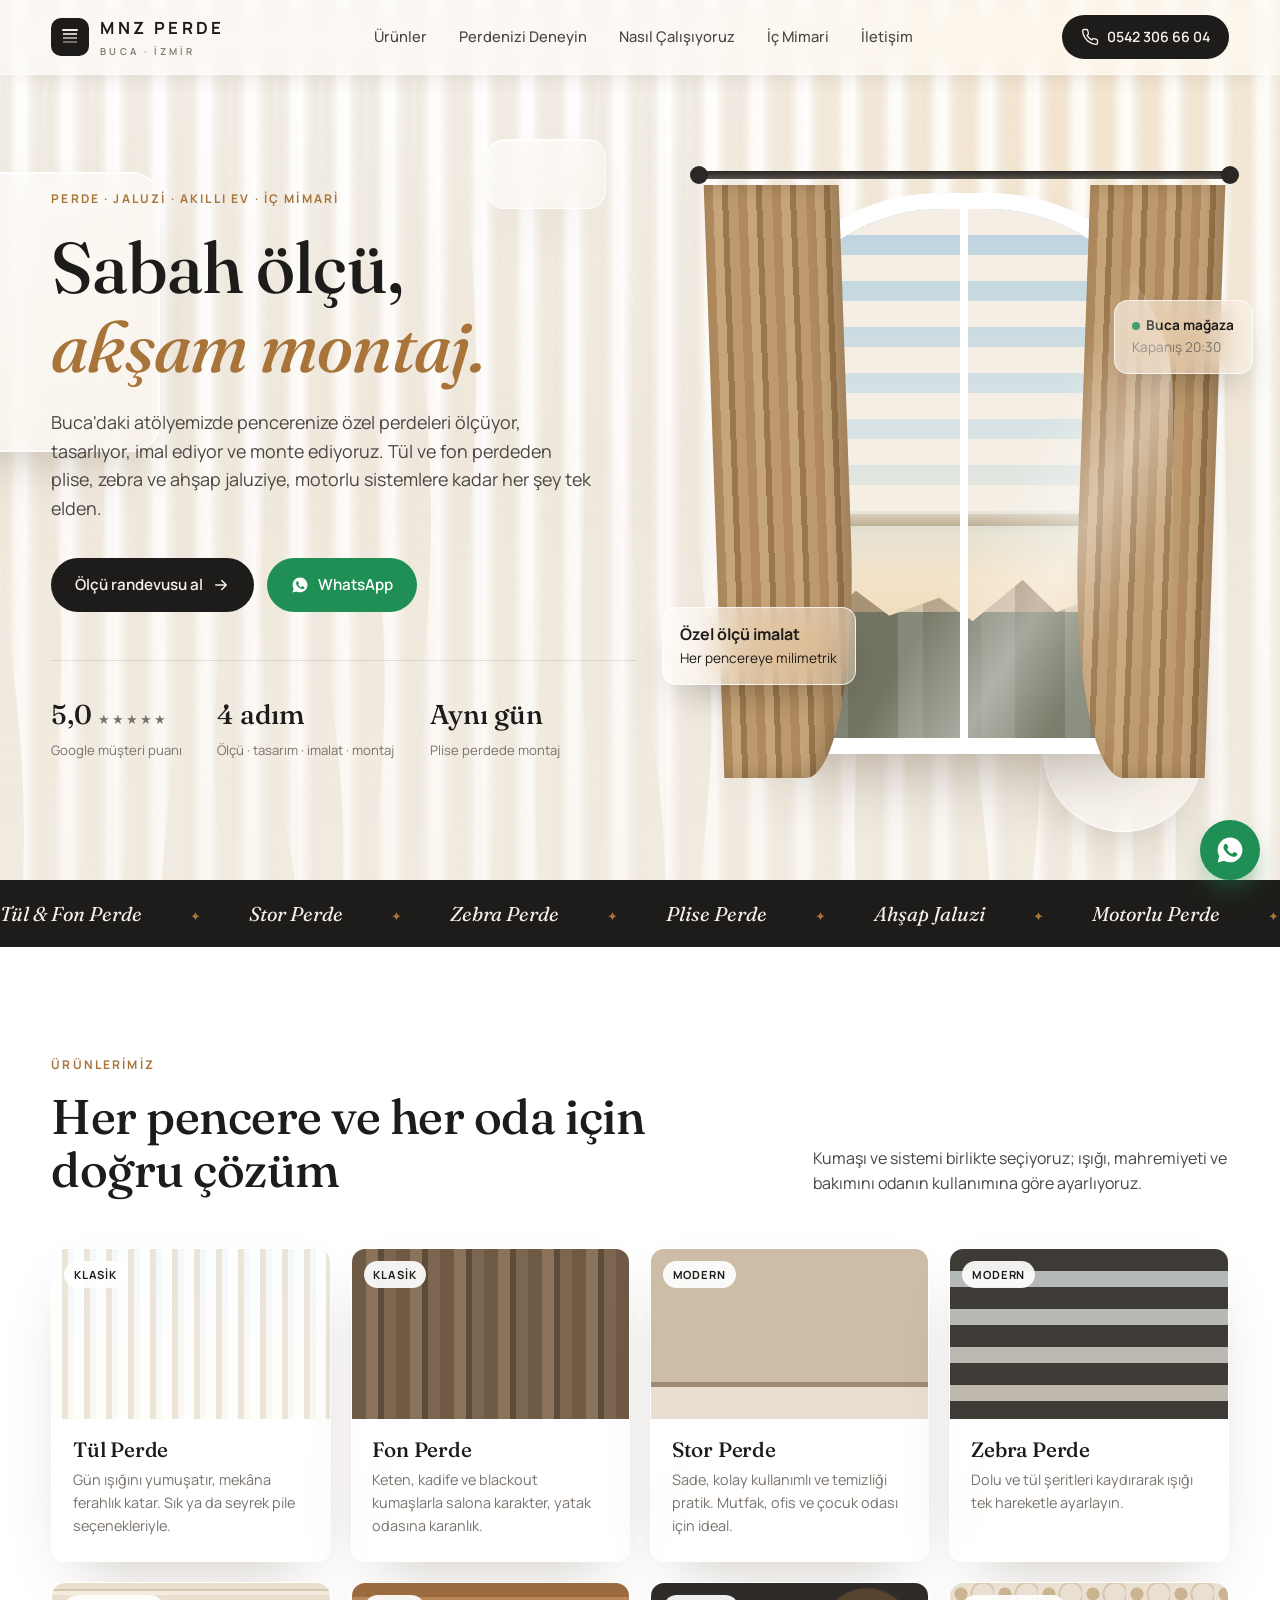
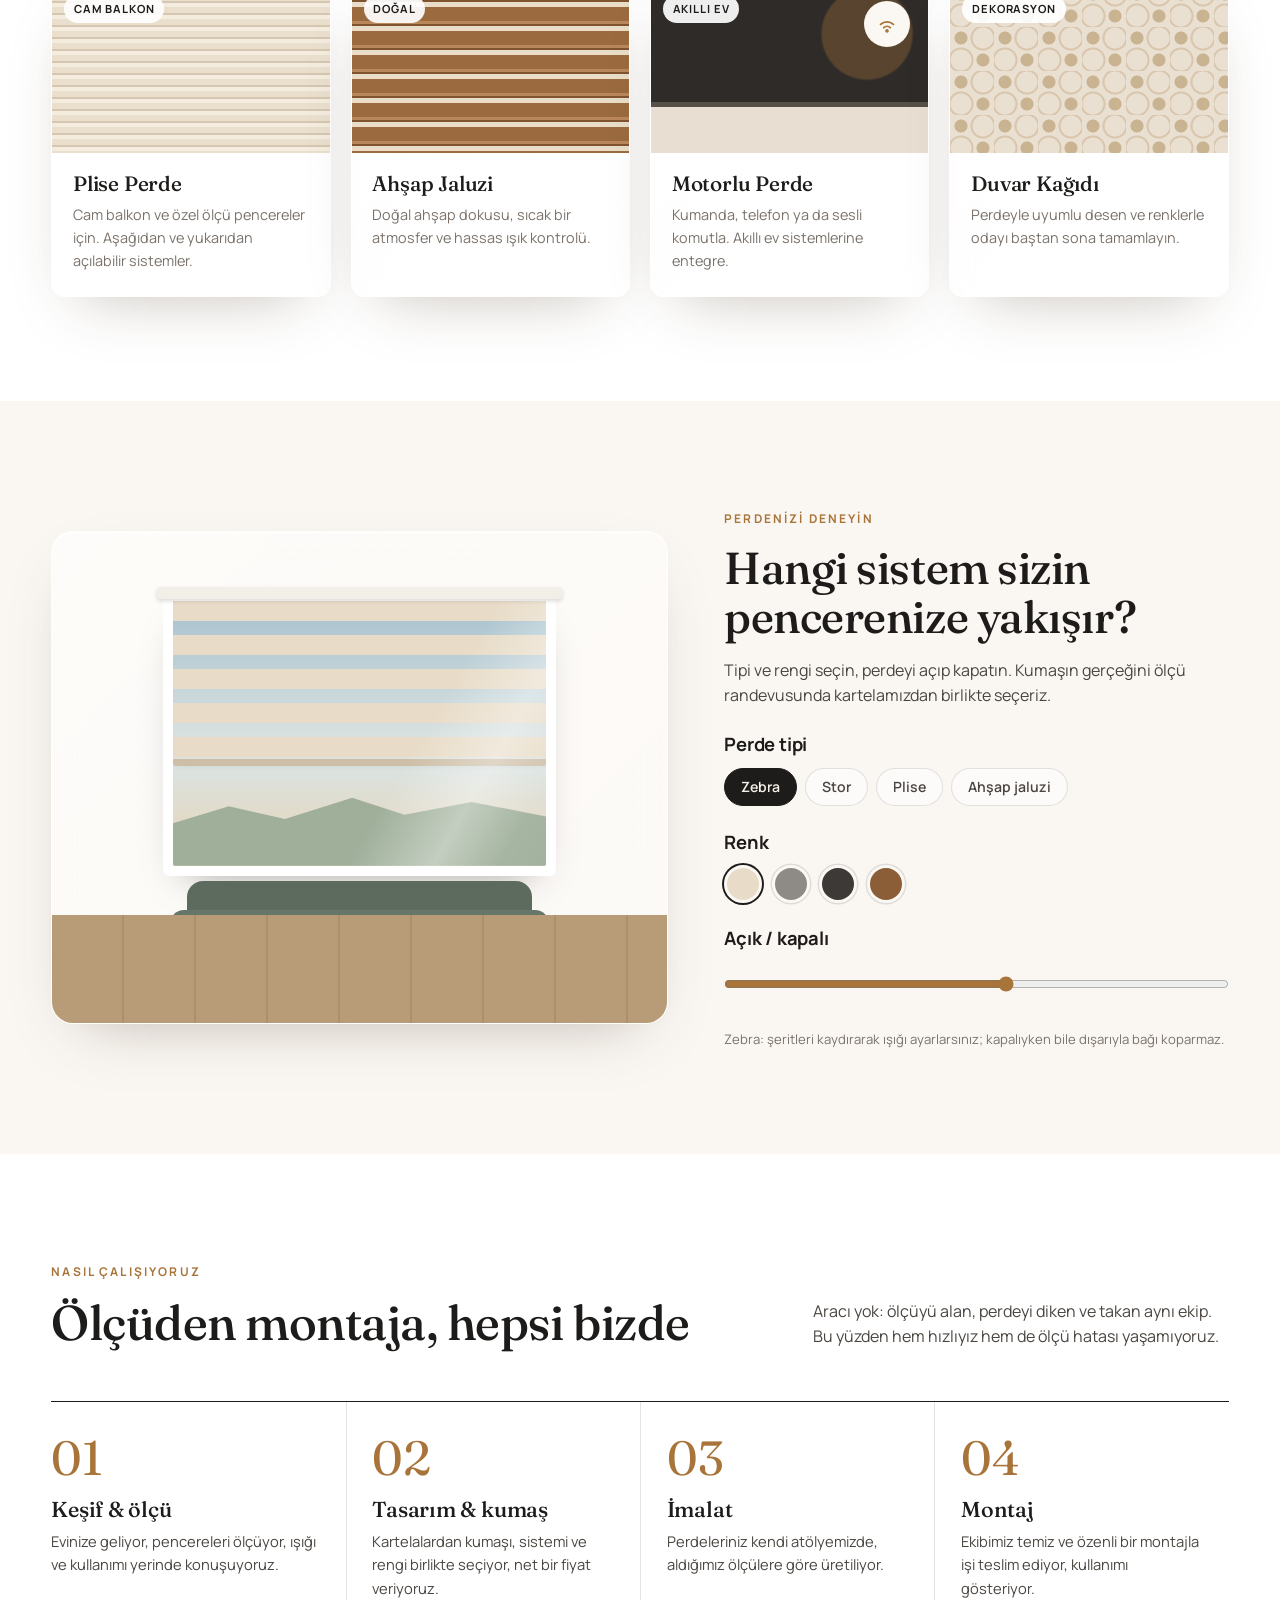
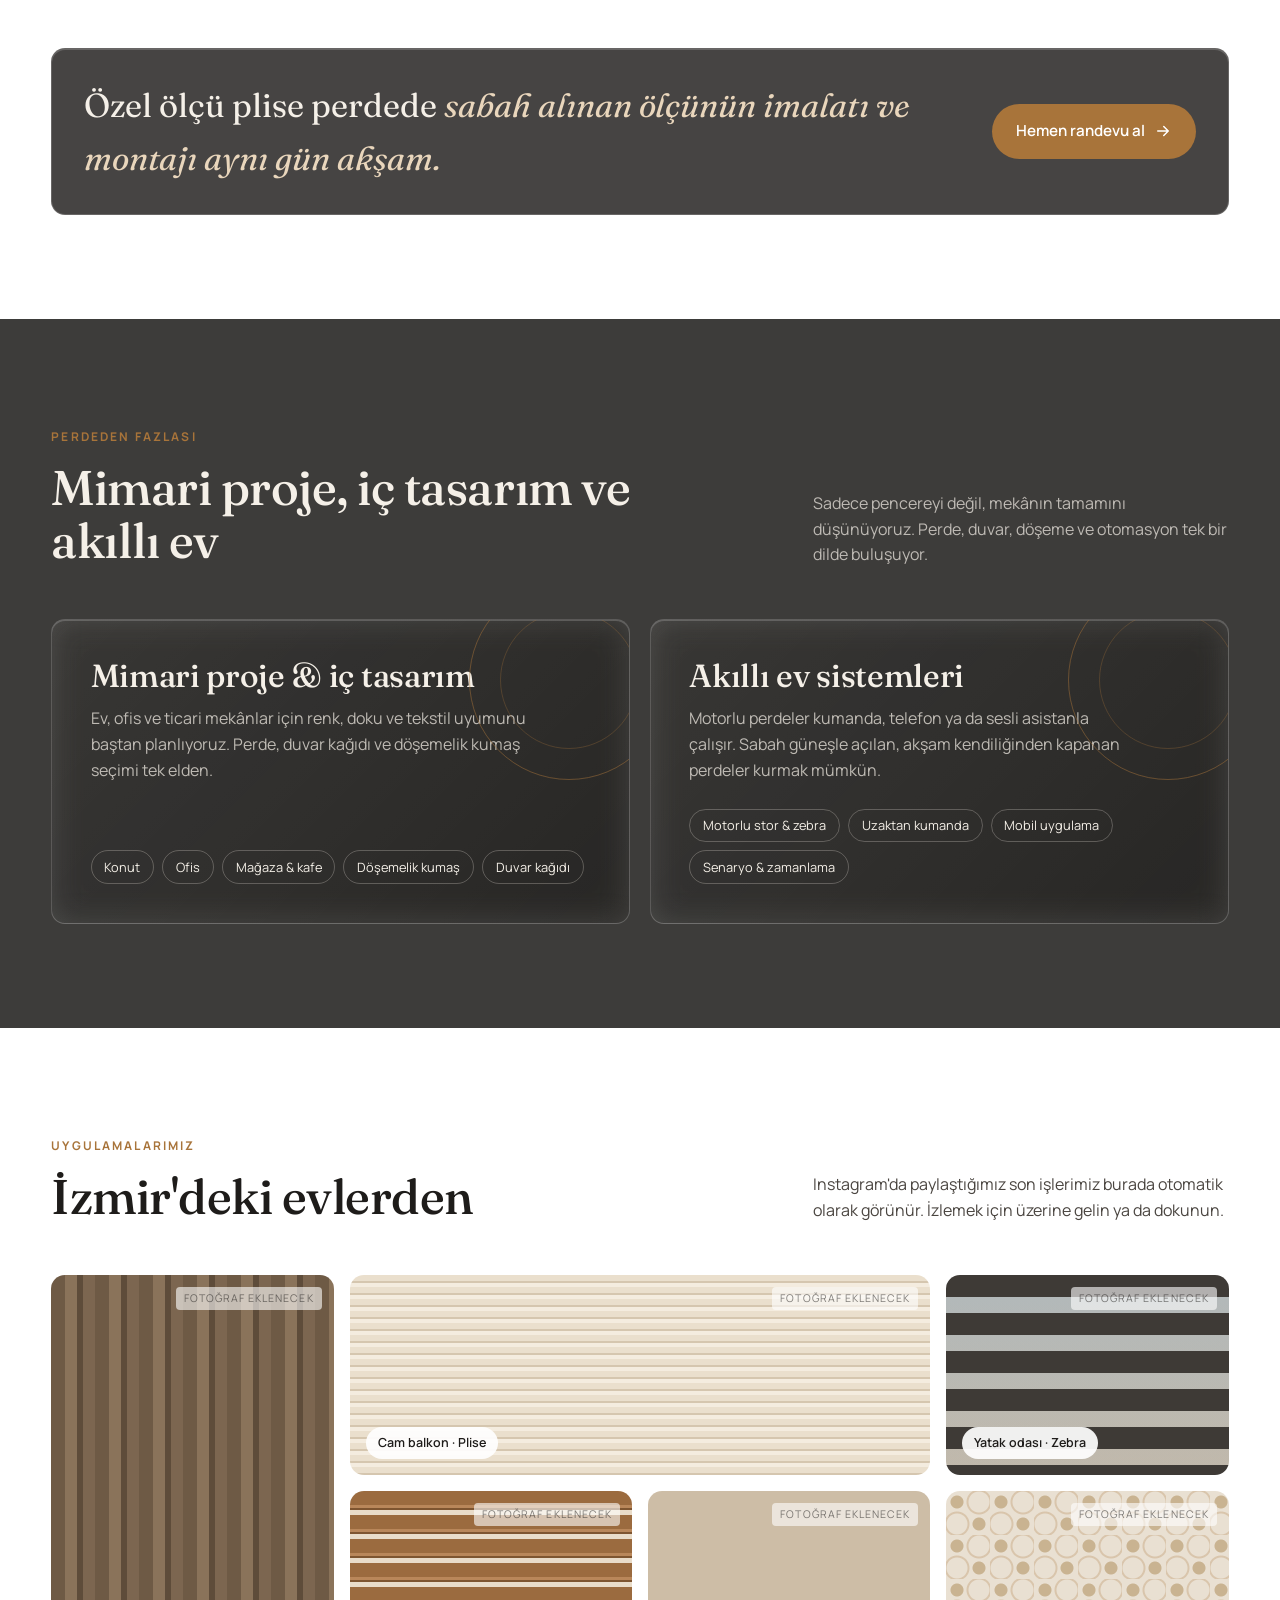
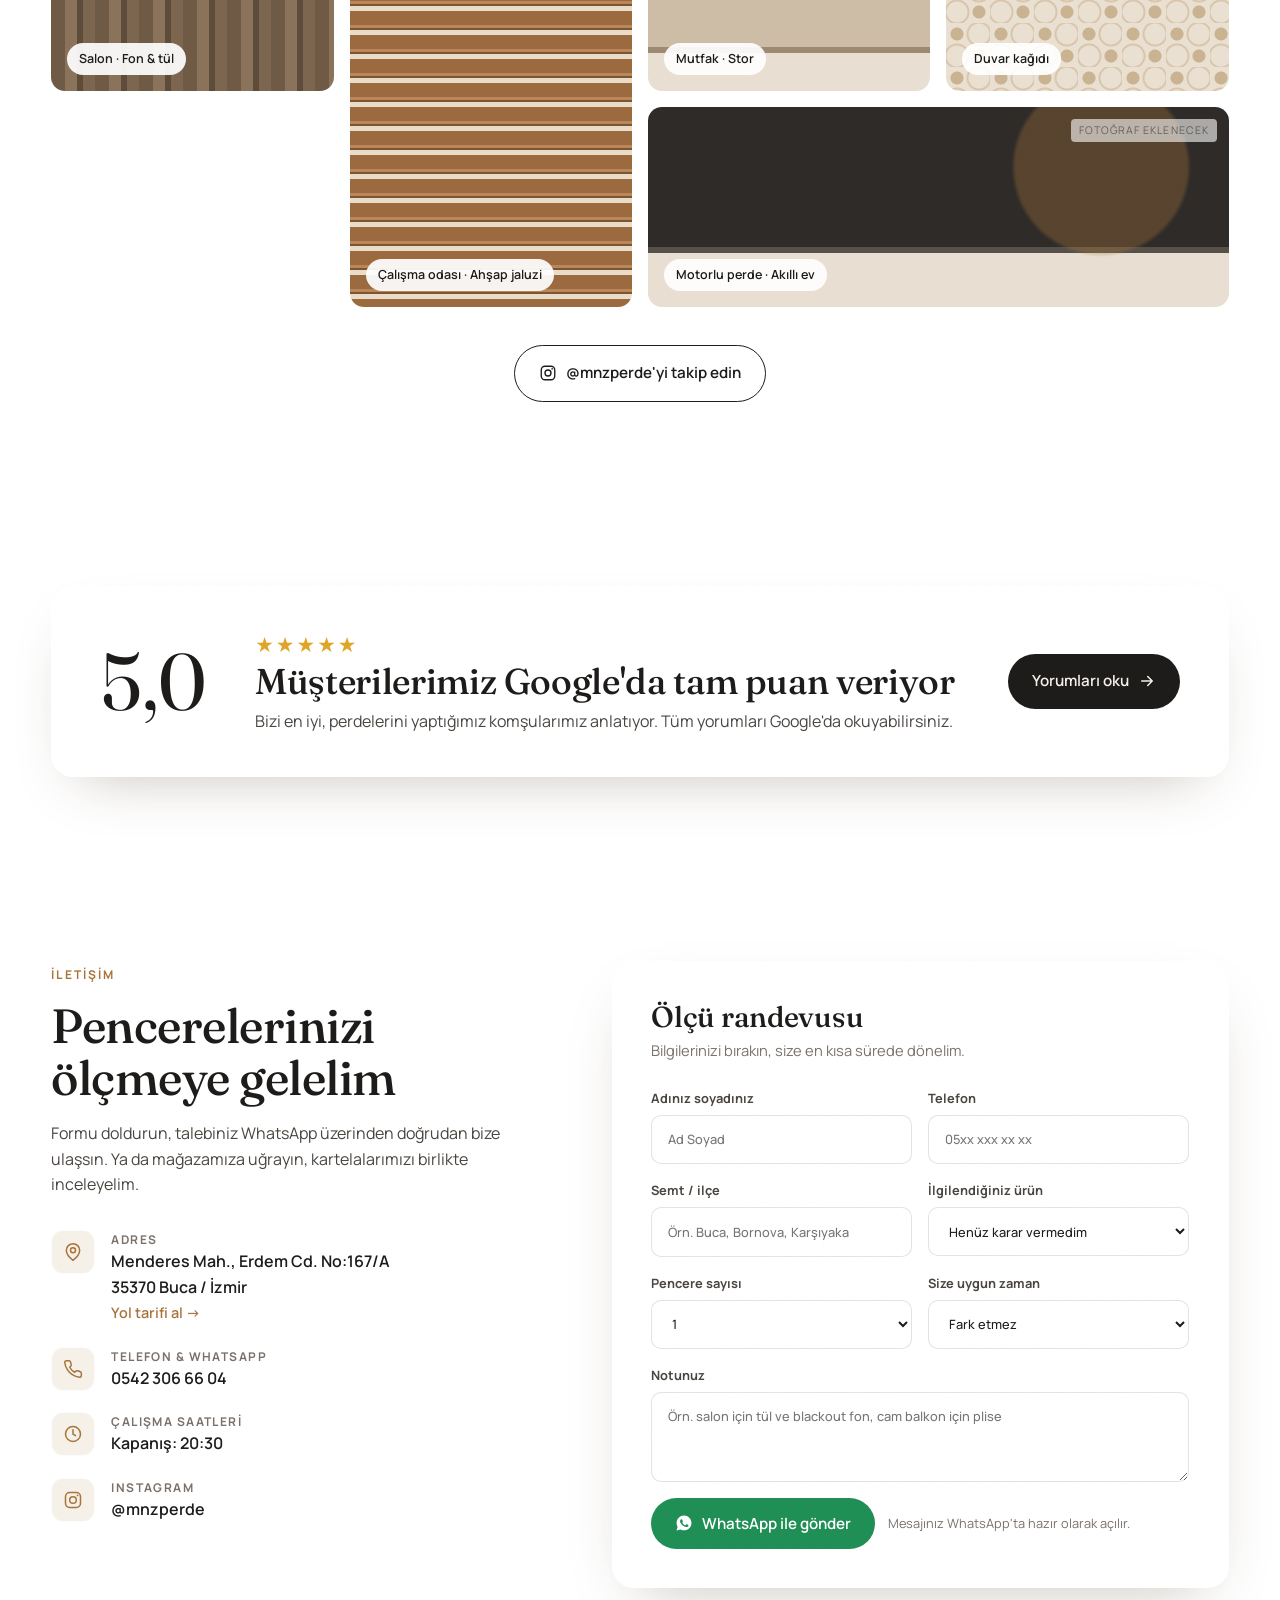
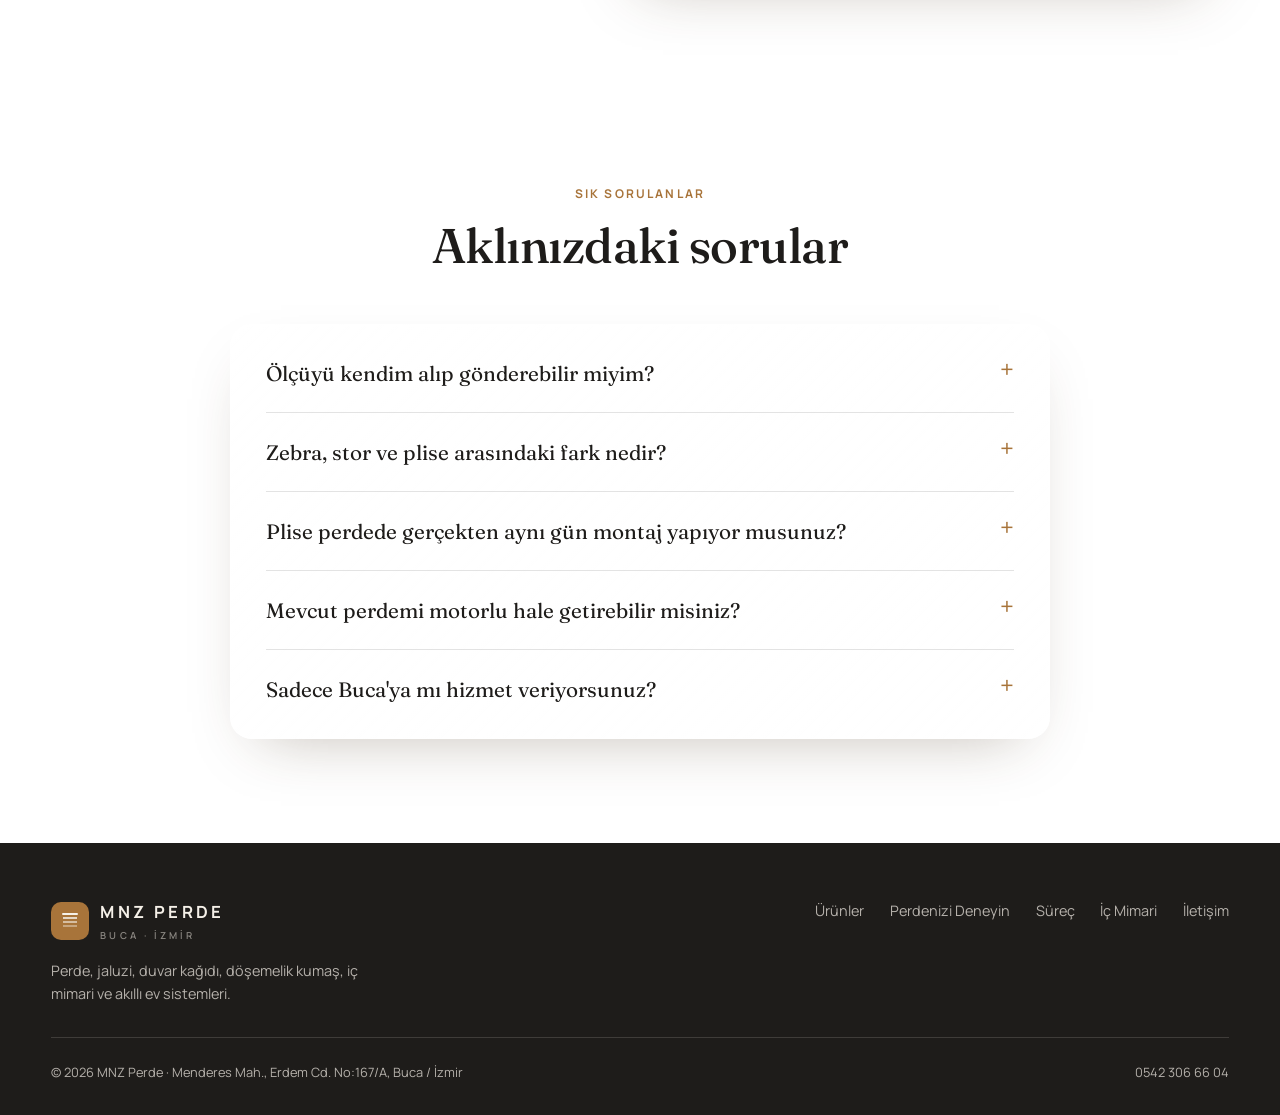
==== index.html @ ef0c890d "Instagram-Feed (@mnzperde) über Behold in die Galerie eingebunden Co-Authored-By: Claude Opus 5.5 <n" ====
<!DOCTYPE html>
<html lang="tr">
<head>
<meta charset="UTF-8">
<meta name="viewport" content="width=device-width, initial-scale=1">
<title>MNZ Perde | Buca İzmir – Özel Ölçü Perde, Jaluzi ve Akıllı Ev</title>
<meta name="description" content="MNZ Perde, Buca İzmir: özel ölçü tül ve fon perde, stor, zebra, plise, ahşap jaluzi, motorlu perde, duvar kağıdı ve döşemelik kumaş. Ölçü, tasarım, imalat ve montaj tek elden.">
<link rel="preconnect" href="https://fonts.googleapis.com">
<link rel="preconnect" href="https://fonts.gstatic.com" crossorigin>
<link href="https://fonts.googleapis.com/css2?family=Fraunces:opsz,wght@9..144,300;9..144,500;9..144,600&family=Manrope:wght@400;500;600;700&display=swap" rel="stylesheet">
<style>
:root{
  --linen:#F5F0E8; --linen-2:#EDE5D8; --paper:#FBF8F3;
  --ink:#1E1C1A; --ink-2:#4A4540; --muted:#7A726A;
  --brass:#A8743A; --brass-d:#8A5D2B; --brass-l:#E9D6BC;
  --line:rgba(30,28,26,.12);
  --r:14px;
  --serif:"Fraunces",Georgia,serif; --sans:"Manrope",system-ui,sans-serif;
}
*{box-sizing:border-box;margin:0;padding:0}
html{scroll-behavior:smooth}
body{font-family:var(--sans);color:var(--ink);background:linear-gradient(180deg,#FBF8F3 0%,#F4EDE2 50%,#F7F2EA 100%) fixed;line-height:1.6;-webkit-font-smoothing:antialiased}
/* beyaz tül arka plan */
#sheer{position:fixed;inset:0;width:100vw;height:100vh;z-index:-1;pointer-events:none}
.sun{position:fixed;z-index:-2;pointer-events:none;width:70vmax;height:70vmax;border-radius:50%;right:-20vmax;top:-25vmax;background:radial-gradient(circle,rgba(255,226,180,.55),rgba(255,226,180,0) 65%)}
/* cam (glassmorphism) */
.glass{background:linear-gradient(135deg,rgba(255,255,255,.62),rgba(255,255,255,.32))!important;backdrop-filter:blur(18px) saturate(150%);-webkit-backdrop-filter:blur(18px) saturate(150%);border:1px solid rgba(255,255,255,.75)!important;box-shadow:0 24px 60px -30px rgba(70,50,25,.35),inset 0 1px 0 rgba(255,255,255,.9),inset 0 -1px 0 rgba(255,255,255,.25)}
.glass-dark{background:linear-gradient(135deg,rgba(255,255,255,.10),rgba(255,255,255,.03))!important;backdrop-filter:blur(16px);-webkit-backdrop-filter:blur(16px);border:1px solid rgba(255,255,255,.18)!important;box-shadow:inset 0 1px 0 rgba(255,255,255,.18)}
.sheen{position:relative;overflow:hidden}
.sheen::after{content:"";position:absolute;top:0;bottom:0;left:-60%;width:40%;pointer-events:none;background:linear-gradient(105deg,transparent,rgba(255,255,255,.55),transparent);transform:skewX(-18deg);transition:left .9s ease}
.sheen:hover::after{left:130%}
.fg{position:absolute;z-index:0;border-radius:28px;pointer-events:none;animation:float 12s ease-in-out infinite}
.fg1{width:220px;height:280px;left:-60px;top:12%;animation-delay:-3s}
.fg2{width:160px;height:160px;right:6%;bottom:6%;border-radius:50%;animation-delay:-7s}
.fg3{width:120px;height:70px;left:38%;top:8%;border-radius:18px}
@keyframes float{0%,100%{transform:translateY(0) rotate(-2deg)}50%{transform:translateY(-22px) rotate(2deg)}}
.hero-grid{position:relative;z-index:1}
img,svg{display:block;max-width:100%}
a{color:inherit;text-decoration:none}
.wrap{width:min(1180px,92vw);margin-inline:auto}
h1,h2,h3{font-family:var(--serif);font-weight:500;line-height:1.1;letter-spacing:-.01em}
.eyebrow{font-size:.75rem;font-weight:700;letter-spacing:.18em;text-transform:uppercase;color:var(--brass)}
.btn{display:inline-flex;align-items:center;gap:.55rem;padding:.95rem 1.5rem;border-radius:999px;font-weight:600;font-size:.95rem;transition:transform .2s,background .2s,box-shadow .2s;cursor:pointer;border:0;font-family:inherit}
.btn:hover{transform:translateY(-2px)}
.btn-dark{background:var(--ink);color:var(--linen)}
.btn-dark:hover{box-shadow:0 10px 24px -10px rgba(0,0,0,.5)}
.btn-line{border:1.5px solid var(--ink);color:var(--ink);background:transparent}
.btn-line:hover{background:var(--ink);color:var(--linen)}
.btn-wa{background:#1F8F55;color:#fff}
.btn svg{width:18px;height:18px}

/* NAV */
header{position:sticky;top:0;z-index:50;background:rgba(255,255,255,.45);backdrop-filter:blur(20px) saturate(160%);-webkit-backdrop-filter:blur(20px) saturate(160%);border-bottom:1px solid rgba(255,255,255,.7);box-shadow:0 8px 30px -20px rgba(60,40,20,.3)}
.nav{display:flex;align-items:center;justify-content:space-between;height:74px}
.logo{display:flex;align-items:center;gap:.7rem;font-weight:700;letter-spacing:.2em;font-size:1.05rem}
.logo-mark{width:38px;height:38px;border-radius:10px;background:var(--ink);display:grid;place-items:center}
.logo small{display:block;font-size:.6rem;letter-spacing:.32em;color:var(--muted);font-weight:600;margin-top:2px}
.nav ul{display:flex;gap:2rem;list-style:none;font-size:.92rem;font-weight:500;color:var(--ink-2)}
.nav ul a:hover{color:var(--brass)}
.nav .btn{padding:.7rem 1.15rem;font-size:.88rem}
.menu-btn{display:none;background:none;border:0;cursor:pointer;padding:.4rem}
@media(max-width:920px){.nav ul{display:none}.nav ul.open{display:flex;position:absolute;top:74px;left:0;right:0;flex-direction:column;gap:0;background:var(--paper);border-bottom:1px solid var(--line)}.nav ul.open li a{display:block;padding:1rem 4vw;border-top:1px solid var(--line)}.menu-btn{display:block}.nav .btn-call span{display:none}}

/* HERO */
.hero{background:transparent;overflow:hidden;position:relative}
.pane::after,.sim-pane::after{content:"";position:absolute;inset:0;pointer-events:none;z-index:5;
  background:linear-gradient(120deg,transparent 30%,rgba(255,255,255,.38) 38%,rgba(255,255,255,.08) 44%,transparent 52%,transparent 62%,rgba(255,255,255,.22) 66%,transparent 72%);
  background-size:250% 100%;animation:glare 9s ease-in-out infinite}
@keyframes glare{0%,100%{background-position:100% 0}50%{background-position:0 0}}
.hero-grid{display:grid;grid-template-columns:1.05fr .95fr;gap:4rem;align-items:center;padding:5.5rem 0 6rem}
.hero h1{font-size:clamp(2.6rem,5.6vw,4.7rem);margin:1.1rem 0 1.4rem}
.hero h1 em{font-style:italic;color:var(--brass)}
.hero p.lead{font-size:1.12rem;color:var(--ink-2);max-width:34rem}
.hero-cta{display:flex;flex-wrap:wrap;gap:.8rem;margin-top:2.2rem}
.trust{display:flex;flex-wrap:wrap;gap:2.2rem;margin-top:3rem;padding-top:2rem;border-top:1px solid var(--line)}
.trust div strong{display:block;font-family:var(--serif);font-size:1.7rem;font-weight:500}
.trust div span{font-size:.82rem;color:var(--muted)}
.stars{color:#E0A526;letter-spacing:2px;font-size:1rem}

.window{position:relative;aspect-ratio:4/5;border-radius:200px 200px 18px 18px;background:#fff;padding:16px;box-shadow:0 40px 80px -40px rgba(60,40,20,.45)}
.pane{position:relative;width:100%;height:100%;border-radius:186px 186px 8px 8px;overflow:hidden;
  background:linear-gradient(180deg,#9EC3DB 0%,#CFE0E6 45%,#F3E3C8 70%,#E9C9A0 100%)}
.pane::before{content:"";position:absolute;left:0;right:0;bottom:0;height:34%;
  background:
   linear-gradient(180deg,transparent 0 30%,rgba(70,90,80,.55) 30%),
   repeating-linear-gradient(90deg,#B9A58C 0 14%,#C9B79F 14% 22%,#A99377 22% 34%,#D3C3AB 34% 40%);
  clip-path:polygon(0 40%,8% 30%,14% 38%,24% 18%,32% 32%,44% 22%,52% 35%,64% 12%,72% 30%,84% 20%,92% 34%,100% 26%,100% 100%,0 100%)}
.mullion{position:absolute;inset:0;pointer-events:none;background:
  linear-gradient(90deg,transparent calc(50% - 4px),#fff calc(50% - 4px) calc(50% + 4px),transparent calc(50% + 4px))}
.hero-blind{position:absolute;left:0;right:0;top:0;height:58%;transform-origin:top;
  background:repeating-linear-gradient(180deg,#F4EEE4 0 26px,rgba(244,238,228,.35) 26px 46px);
  box-shadow:0 6px 16px -6px rgba(0,0,0,.25);animation:blind 7s ease-in-out infinite alternate}
.hero-blind::after{content:"";position:absolute;left:0;right:0;bottom:-10px;height:12px;background:linear-gradient(#D9CDBB,#BFAF97);border-radius:0 0 4px 4px}
@keyframes blind{0%{height:22%}100%{height:64%}}
.drape{position:absolute;top:-8px;bottom:-24px;width:30%;z-index:2;
  background:repeating-linear-gradient(90deg,#B08A5E 0 9px,#C7A57A 9px 18px,#9C774D 18px 24px,#BD9A6E 24px 34px);
  box-shadow:inset -10px 0 20px rgba(0,0,0,.18)}
.drape.l{left:-26px;border-radius:0 0 40% 0;transform:skewX(2deg)}
.drape.r{right:-26px;border-radius:0 0 0 40%;transform:skewX(-2deg)}
.rod{position:absolute;top:-22px;left:-44px;right:-44px;height:8px;border-radius:4px;background:linear-gradient(#2B2724,#55504A);z-index:3}
.rod::before,.rod::after{content:"";position:absolute;top:-5px;width:18px;height:18px;border-radius:50%;background:#2B2724}
.rod::before{left:-6px}.rod::after{right:-6px}
.badge{position:absolute;z-index:4;background:var(--paper);border-radius:14px;padding:.9rem 1.1rem;box-shadow:0 18px 40px -18px rgba(0,0,0,.35);font-size:.85rem}
.badge strong{display:block;font-size:1rem}
.badge.b1{left:-38px;bottom:16%}
.badge.b2{right:-24px;top:22%}
.badge .dot{display:inline-block;width:8px;height:8px;border-radius:50%;background:#1F8F55;margin-right:6px}
@media(max-width:920px){.hero-grid{grid-template-columns:1fr;gap:3.5rem;padding:3.5rem 0 4.5rem}.window{max-width:380px;margin-inline:auto}.badge.b1{left:-8px}.badge.b2{right:-8px}}

/* MARQUEE */
.strip{background:var(--ink);color:var(--linen);overflow:hidden;padding:1.1rem 0;white-space:nowrap}
.strip-track{display:inline-flex;gap:3rem;animation:mq 30s linear infinite;font-family:var(--serif);font-size:1.25rem;font-style:italic}
.strip-track span::after{content:"✦";margin-left:3rem;color:var(--brass);font-style:normal;font-size:.8rem;vertical-align:middle}
@keyframes mq{to{transform:translateX(-50%)}}

section{padding:6.5rem 0}
.sec-head{display:flex;justify-content:space-between;align-items:end;gap:2rem;margin-bottom:3.2rem;flex-wrap:wrap}
.sec-head h2{font-size:clamp(2rem,3.8vw,3.1rem);max-width:40rem;margin-top:.8rem}
.sec-head p{max-width:26rem;color:var(--ink-2)}

/* PRODUCTS */
.products{display:grid;grid-template-columns:repeat(4,1fr);gap:1.25rem}
.card{background:#fff;border:1px solid var(--line);border-radius:var(--r);overflow:hidden;transition:transform .3s,box-shadow .3s;display:flex;flex-direction:column}
.card:hover{transform:translateY(-6px);box-shadow:0 26px 50px -30px rgba(60,40,20,.5)}
.swatch{height:170px;position:relative}
.card .body{padding:1.25rem 1.3rem 1.5rem}
.card h3{font-size:1.3rem;margin-bottom:.4rem}
.card p{font-size:.9rem;color:var(--muted)}
.tag{position:absolute;top:12px;left:12px;background:rgba(255,255,255,.92);font-size:.7rem;font-weight:700;letter-spacing:.08em;text-transform:uppercase;padding:.3rem .6rem;border-radius:999px}
.p-tul{background:repeating-linear-gradient(90deg,rgba(255,255,255,.95) 0 10px,rgba(236,228,215,.9) 10px 16px,rgba(255,255,255,.7) 16px 22px),linear-gradient(#DCE7EC,#F2E7D6)}
.p-fon{background:repeating-linear-gradient(90deg,#6E5A45 0 14px,#8A735A 14px 26px,#5E4C3A 26px 32px,#7C6650 32px 44px)}
.p-stor{background:linear-gradient(180deg,#CDBDA6 0 78%,#9C8A72 78% 81%,#E8DFD2 81%)}
.p-zebra{background:repeating-linear-gradient(180deg,#3E3A36 0 22px,rgba(62,58,54,.25) 22px 38px),linear-gradient(#D7E3E8,#EDE3D2)}
.p-plise{background:repeating-linear-gradient(180deg,#EADFCD 0 6px,#D5C6AF 6px 8px,#F4ECDF 8px 12px)}
.p-jaluzi{background:repeating-linear-gradient(180deg,#9B6B3F 0 14px,#B9875A 14px 17px,#7E5530 17px 19px,#E9DCC9 19px 24px)}
.p-motor{background:radial-gradient(circle at 78% 30%,rgba(168,116,58,.35) 0 18%,transparent 19%),linear-gradient(180deg,#2E2B28 0 70%,#55504A 70% 73%,#E8DFD2 73%)}
.p-duvar{background-color:#E9E0D2;background-image:radial-gradient(circle at 25% 25%,#C9B391 0 6px,transparent 7px),radial-gradient(circle at 75% 75%,#C9B391 0 6px,transparent 7px),radial-gradient(circle at 75% 25%,transparent 0 10px,rgba(168,116,58,.25) 11px 12px,transparent 13px),radial-gradient(circle at 25% 75%,transparent 0 10px,rgba(168,116,58,.25) 11px 12px,transparent 13px);background-size:44px 44px}
.p-kumas{background-color:#7A4E3A;background-image:repeating-linear-gradient(45deg,rgba(255,255,255,.08) 0 2px,transparent 2px 6px),repeating-linear-gradient(-45deg,rgba(0,0,0,.12) 0 2px,transparent 2px 6px)}
.motor-ico{position:absolute;right:18px;top:18px;width:46px;height:46px;border-radius:50%;background:var(--paper);display:grid;place-items:center}
@media(max-width:1000px){.products{grid-template-columns:repeat(2,1fr)}}
@media(max-width:520px){.products{grid-template-columns:1fr}}

/* SIMULATOR */
.sim{background:rgba(237,229,216,.3)}
.sim-grid{display:grid;grid-template-columns:1.1fr .9fr;gap:3.5rem;align-items:center}
.room{position:relative;border-radius:22px;overflow:hidden;aspect-ratio:5/4;background:linear-gradient(180deg,#EFE7DA 0 78%,#C4AE8F 78%)}
.room::after{content:"";position:absolute;left:0;right:0;bottom:0;height:22%;background:repeating-linear-gradient(90deg,#B89C77 0 70px,#AD9069 70px 72px)}
.sim-win{position:absolute;left:18%;right:18%;top:12%;bottom:30%;background:#fff;padding:10px;border-radius:6px;box-shadow:0 20px 40px -24px rgba(0,0,0,.4)}
.sim-pane{position:relative;width:100%;height:100%;overflow:hidden;border-radius:2px;background:linear-gradient(180deg,#8EB7D1,#D7E6EA 55%,#E9D3B3)}
.sim-pane::before{content:"";position:absolute;left:0;right:0;bottom:0;height:32%;background:#9FAF9A;clip-path:polygon(0 50%,15% 30%,30% 45%,48% 20%,62% 40%,80% 25%,100% 42%,100% 100%,0 100%)}
.sim-blind{position:absolute;left:0;right:0;top:0;height:60%;transition:height .35s ease,background .3s;box-shadow:0 4px 10px -4px rgba(0,0,0,.3)}
.sim-blind::after{content:"";position:absolute;left:0;right:0;bottom:-6px;height:7px;background:var(--bar,#8a7a66);border-radius:0 0 3px 3px}
.sim-box{position:absolute;left:-6px;right:-6px;top:-4px;height:12px;background:#F2EEE8;border-radius:3px;z-index:2;box-shadow:0 2px 4px rgba(0,0,0,.15)}
.sofa{position:absolute;left:22%;right:22%;bottom:14%;height:15%;background:#5C6B5E;border-radius:16px 16px 6px 6px;box-shadow:inset 0 -14px 0 rgba(0,0,0,.12)}
.sofa::before{content:"";position:absolute;left:-5%;right:-5%;bottom:0;height:60%;background:#66766A;border-radius:14px}
.sim-panel h3{font-size:1.15rem;margin:1.6rem 0 .8rem;font-family:var(--sans);font-weight:700}
.chips{display:flex;flex-wrap:wrap;gap:.5rem}
.chip{border:1.5px solid var(--line);background:var(--paper);padding:.55rem 1rem;border-radius:999px;font-size:.88rem;font-weight:600;cursor:pointer;font-family:inherit;color:var(--ink-2)}
.chip.on{background:var(--ink);border-color:var(--ink);color:var(--linen)}
.colors{display:flex;gap:.6rem}
.color{width:38px;height:38px;border-radius:50%;border:3px solid var(--paper);box-shadow:0 0 0 1.5px var(--line);cursor:pointer}
.color.on{box-shadow:0 0 0 2px var(--ink)}
input[type=range]{width:100%;accent-color:var(--brass)}
.sim-note{font-size:.82rem;color:var(--muted);margin-top:1.4rem}
@media(max-width:920px){.sim-grid{grid-template-columns:1fr}}

/* PROCESS */
.steps{display:grid;grid-template-columns:repeat(4,1fr);gap:0;border-top:1px solid var(--ink)}
.step{padding:2rem 1.6rem 0 0}
.step + .step{padding-left:1.6rem;border-left:1px solid var(--line)}
.step .n{font-family:var(--serif);font-size:3rem;color:var(--brass);line-height:1}
.step h3{font-size:1.35rem;margin:1rem 0 .5rem}
.step p{font-size:.92rem;color:var(--ink-2)}
.sameday{margin-top:3rem;display:flex;gap:1.5rem;align-items:center;background:var(--ink);color:var(--linen);border-radius:var(--r);padding:1.8rem 2rem;flex-wrap:wrap}
.sameday .big{font-family:var(--serif);font-size:clamp(1.5rem,2.6vw,2.1rem);flex:1;min-width:16rem}
.sameday .big em{color:var(--brass-l)}
@media(max-width:860px){.steps{grid-template-columns:1fr 1fr}.step:nth-child(3){padding-left:0;border-left:0}.step{padding-bottom:2rem}}
@media(max-width:520px){.steps{grid-template-columns:1fr}.step + .step{padding-left:0;border-left:0;border-top:1px solid var(--line)}}

/* INTERIOR */
.interior{background:rgba(30,28,26,.86);backdrop-filter:blur(4px);-webkit-backdrop-filter:blur(4px);color:var(--linen)}
.int-grid{display:grid;grid-template-columns:1fr 1fr;gap:1.25rem}
.int-card{border:1px solid rgba(245,240,232,.18);border-radius:var(--r);padding:2.4rem;min-height:300px;display:flex;flex-direction:column;justify-content:space-between;position:relative;overflow:hidden}
.int-card h3{font-size:2rem;margin-bottom:.8rem}
.int-card p{color:rgba(245,240,232,.72);max-width:28rem}
.int-card ul{list-style:none;display:flex;flex-wrap:wrap;gap:.5rem;margin-top:1.6rem}
.int-card li{font-size:.8rem;border:1px solid rgba(245,240,232,.25);padding:.35rem .8rem;border-radius:999px}
.int-card .deco{position:absolute;right:-40px;top:-40px;width:200px;height:200px;border-radius:50%;border:1px solid rgba(168,116,58,.5)}
.int-card .deco::after{content:"";position:absolute;inset:30px;border-radius:50%;border:1px solid rgba(168,116,58,.3)}
.interior .sec-head p{color:rgba(245,240,232,.7)}
@media(max-width:820px){.int-grid{grid-template-columns:1fr}}

/* GALLERY */
.gallery{display:grid;grid-template-columns:repeat(4,1fr);grid-auto-rows:200px;gap:1rem}
.g{border-radius:var(--r);position:relative;overflow:hidden;display:flex;align-items:flex-end;padding:1rem}
.g span{background:rgba(255,255,255,.92);font-size:.78rem;font-weight:600;padding:.35rem .75rem;border-radius:999px}
.g.tall{grid-row:span 2}.g.wide{grid-column:span 2}
.g.ph::before{content:"Fotoğraf eklenecek";position:absolute;top:12px;right:12px;font-size:.66rem;letter-spacing:.1em;text-transform:uppercase;color:rgba(30,28,26,.55);background:rgba(255,255,255,.6);padding:.2rem .5rem;border-radius:4px}
@media(max-width:860px){.gallery{grid-template-columns:repeat(2,1fr)}.g.wide{grid-column:span 2}}

/* INSTAGRAM FEED */
.ig-head{display:flex;align-items:center;gap:.9rem;margin-bottom:1.6rem}
.ig-head img{width:52px;height:52px;border-radius:50%;object-fit:cover;border:2px solid #fff;box-shadow:0 0 0 2px var(--brass)}
.ig-head b{display:block;font-size:1.05rem}
.ig-head span{font-size:.85rem;color:var(--muted)}
.ig-grid{display:grid;grid-template-columns:repeat(6,1fr);gap:1rem}
.ig{position:relative;display:block;aspect-ratio:9/16;border-radius:var(--r);overflow:hidden;background:var(--linen-2);box-shadow:0 20px 40px -26px rgba(60,40,20,.5);transition:transform .3s}
.ig:hover{transform:translateY(-6px)}
.ig img,.ig video{position:absolute;inset:0;width:100%;height:100%;object-fit:cover}
.ig video{opacity:0;transition:opacity .4s}
.ig.playing video{opacity:1}
.ig .meta{position:absolute;left:8px;right:8px;bottom:8px;z-index:2;padding:.6rem .7rem;border-radius:12px;font-size:.74rem;line-height:1.35;color:var(--ink)}
.ig .meta small{display:block;color:var(--muted);margin-top:2px}
.ig .play{position:absolute;top:10px;right:10px;z-index:2;width:30px;height:30px;border-radius:50%;display:grid;place-items:center}
.ig .play svg{width:12px;height:12px}
@media(max-width:1000px){.ig-grid{grid-template-columns:repeat(3,1fr)}}
@media(max-width:560px){.ig-grid{grid-template-columns:repeat(2,1fr)}.ig .meta{font-size:.7rem}}
.insta{display:flex;justify-content:center;margin-top:2.4rem}

/* REVIEWS */
.reviews{background:transparent}
.faq-sec{background:transparent}
.faq{border-radius:22px;padding:.6rem 2.2rem}
details:last-child{border-bottom:0}
input,select,textarea{background:rgba(255,255,255,.55)!important}
.chip{background:rgba(255,255,255,.5)}
.info-list .ic{background:rgba(255,255,255,.55);border:1px solid rgba(255,255,255,.8);backdrop-filter:blur(10px)}
.rev{display:grid;grid-template-columns:auto 1fr auto;gap:3rem;align-items:center;background:#fff;border:1px solid var(--line);border-radius:22px;padding:2.6rem 3rem}
.score{font-family:var(--serif);font-size:5rem;line-height:1}
.rev h2{font-size:clamp(1.6rem,2.8vw,2.3rem)}
.rev p{color:var(--ink-2);margin-top:.5rem}
@media(max-width:860px){.rev{grid-template-columns:1fr;gap:1.4rem;padding:2rem}}

/* FORM */
.contact-grid{display:grid;grid-template-columns:.9fr 1.1fr;gap:3.5rem;align-items:start}
.info-list{list-style:none;margin-top:2rem;display:grid;gap:1.3rem}
.info-list li{display:flex;gap:1rem;align-items:flex-start}
.info-list .ic{flex:none;width:44px;height:44px;border-radius:12px;background:var(--linen);display:grid;place-items:center}
.info-list .ic svg{width:20px;height:20px;color:var(--brass)}
.info-list small{display:block;font-size:.75rem;letter-spacing:.12em;text-transform:uppercase;color:var(--muted);font-weight:700}
.info-list b{font-weight:600}
.info-list a:hover{color:var(--brass)}
form{background:#fff;border:1px solid var(--line);border-radius:22px;padding:2.4rem}
form h3{font-size:1.8rem;margin-bottom:.4rem}
form > p{color:var(--muted);font-size:.92rem;margin-bottom:1.6rem}
.row{display:grid;grid-template-columns:1fr 1fr;gap:1rem}
label{display:block;font-size:.8rem;font-weight:700;margin-bottom:1rem;color:var(--ink-2)}
input,select,textarea{display:block;width:100%;margin-top:.4rem;padding:.85rem 1rem;border:1.5px solid var(--line);border-radius:10px;font:inherit;font-weight:500;background:var(--paper);color:var(--ink)}
input:focus,select:focus,textarea:focus{outline:none;border-color:var(--brass)}
textarea{min-height:90px;resize:vertical}
.form-actions{display:flex;flex-wrap:wrap;gap:.8rem;align-items:center;margin-top:.4rem}
.form-hint{font-size:.8rem;color:var(--muted)}
.form-hint.err{color:#B3402A}
@media(max-width:860px){.contact-grid{grid-template-columns:1fr}.row{grid-template-columns:1fr}form{padding:1.6rem}}

/* FAQ */
.faq{max-width:820px;margin-inline:auto}
details{border-bottom:1px solid var(--line);padding:1.4rem 0}
summary{cursor:pointer;list-style:none;display:flex;justify-content:space-between;gap:1rem;font-family:var(--serif);font-size:1.3rem}
summary::-webkit-details-marker{display:none}
summary::after{content:"+";font-family:var(--sans);color:var(--brass);font-size:1.5rem;line-height:1;transition:transform .2s}
details[open] summary::after{transform:rotate(45deg)}
details p{margin-top:.8rem;color:var(--ink-2);max-width:44rem}

footer{background:var(--ink);color:rgba(245,240,232,.7);padding:3.5rem 0 2rem;font-size:.9rem}
.foot{display:flex;justify-content:space-between;gap:2rem;flex-wrap:wrap;padding-bottom:2rem;border-bottom:1px solid rgba(245,240,232,.15)}
.foot .logo{color:var(--linen)}
.foot .logo-mark{background:var(--brass)}
.foot nav{display:flex;gap:1.6rem;flex-wrap:wrap}
.foot nav a:hover{color:var(--linen)}
.copy{padding-top:1.5rem;font-size:.8rem;display:flex;justify-content:space-between;flex-wrap:wrap;gap:1rem}

.wa-float{position:fixed;right:20px;bottom:20px;z-index:60;width:60px;height:60px;border-radius:50%;background:#1F8F55;display:grid;place-items:center;box-shadow:0 14px 30px -10px rgba(31,143,85,.7);transition:transform .2s}
.wa-float:hover{transform:scale(1.08)}
.wa-float svg{width:30px;height:30px;color:#fff}

.reveal{opacity:0;transform:translateY(24px);transition:opacity .8s ease,transform .8s ease}
.reveal.in{opacity:1;transform:none}
@media(prefers-reduced-motion:reduce){*{animation:none!important;transition:none!important}.reveal{opacity:1;transform:none}}
</style>
</head>
<body>
<div class="sun" aria-hidden="true"></div>
<canvas id="sheer" aria-hidden="true"></canvas>

<svg width="0" height="0" style="position:absolute">
  <symbol id="i-wa" viewBox="0 0 24 24"><path fill="currentColor" d="M12.04 2C6.58 2 2.13 6.45 2.13 11.91c0 1.75.46 3.45 1.32 4.95L2.05 22l5.25-1.38a9.9 9.9 0 0 0 4.74 1.21c5.46 0 9.91-4.45 9.91-9.91C21.95 6.45 17.5 2 12.04 2Zm5.8 14.06c-.24.68-1.42 1.31-1.95 1.36-.5.05-.97.23-3.28-.68-2.78-1.1-4.55-3.95-4.69-4.13-.13-.18-1.12-1.49-1.12-2.84s.71-2.01.96-2.29c.25-.27.55-.34.73-.34h.52c.17 0 .4-.06.62.47.24.56.8 1.94.87 2.08.07.14.12.3.02.48-.09.18-.14.3-.27.46-.14.16-.29.36-.41.48-.14.14-.28.29-.12.56.16.27.71 1.17 1.52 1.9 1.05.94 1.93 1.23 2.2 1.37.27.14.43.12.59-.07.16-.18.68-.8.86-1.07.18-.27.36-.23.61-.14.25.09 1.6.75 1.87.89.27.14.46.2.52.32.07.11.07.66-.17 1.33Z"/></symbol>
  <symbol id="i-phone" viewBox="0 0 24 24"><path fill="none" stroke="currentColor" stroke-width="1.8" stroke-linecap="round" stroke-linejoin="round" d="M22 16.9v3a2 2 0 0 1-2.2 2 19.8 19.8 0 0 1-8.6-3.1 19.5 19.5 0 0 1-6-6A19.8 19.8 0 0 1 2.1 4.2 2 2 0 0 1 4.1 2h3a2 2 0 0 1 2 1.7c.1 1 .4 1.9.7 2.8a2 2 0 0 1-.5 2.1L8 9.9a16 16 0 0 0 6 6l1.3-1.3a2 2 0 0 1 2.1-.4c.9.3 1.8.6 2.8.7a2 2 0 0 1 1.7 2Z"/></symbol>
  <symbol id="i-pin" viewBox="0 0 24 24"><path fill="none" stroke="currentColor" stroke-width="1.8" stroke-linecap="round" stroke-linejoin="round" d="M20 10c0 6-8 12-8 12s-8-6-8-12a8 8 0 0 1 16 0Z"/><circle cx="12" cy="10" r="3" fill="none" stroke="currentColor" stroke-width="1.8"/></symbol>
  <symbol id="i-clock" viewBox="0 0 24 24"><circle cx="12" cy="12" r="9" fill="none" stroke="currentColor" stroke-width="1.8"/><path d="M12 7v5l3 2" fill="none" stroke="currentColor" stroke-width="1.8" stroke-linecap="round"/></symbol>
  <symbol id="i-ig" viewBox="0 0 24 24"><rect x="3" y="3" width="18" height="18" rx="5" fill="none" stroke="currentColor" stroke-width="1.8"/><circle cx="12" cy="12" r="4" fill="none" stroke="currentColor" stroke-width="1.8"/><circle cx="17.5" cy="6.5" r="1.1" fill="currentColor"/></symbol>
  <symbol id="i-arrow" viewBox="0 0 24 24"><path d="M5 12h14M13 6l6 6-6 6" fill="none" stroke="currentColor" stroke-width="2" stroke-linecap="round" stroke-linejoin="round"/></symbol>
</svg>

<header>
  <div class="wrap nav">
    <a href="#top" class="logo">
      <span class="logo-mark"><svg width="20" height="20" viewBox="0 0 20 20"><g fill="#F5F0E8"><rect x="2" y="2" width="16" height="2" rx="1"/><rect x="3" y="6" width="14" height="2" opacity=".8"/><rect x="3" y="10" width="14" height="2" opacity=".6"/><rect x="3" y="14" width="14" height="2" opacity=".4"/></g></svg></span>
      <span>MNZ PERDE<small>BUCA · İZMİR</small></span>
    </a>
    <ul id="menu">
      <li><a href="#urunler">Ürünler</a></li>
      <li><a href="#dene">Perdenizi Deneyin</a></li>
      <li><a href="#surec">Nasıl Çalışıyoruz</a></li>
      <li><a href="#ic-mimari">İç Mimari</a></li>
      <li><a href="#iletisim">İletişim</a></li>
    </ul>
    <div style="display:flex;gap:.5rem;align-items:center">
      <a class="btn btn-dark btn-call" href="tel:+905423066604"><svg><use href="#i-phone"/></svg><span>0542 306 66 04</span></a>
      <button class="menu-btn" aria-label="Menü" onclick="document.getElementById('menu').classList.toggle('open')"><svg width="26" height="26" viewBox="0 0 24 24"><path d="M4 7h16M4 12h16M4 17h16" stroke="#1E1C1A" stroke-width="2" stroke-linecap="round"/></svg></button>
    </div>
  </div>
</header>

<main id="top">
<!-- HERO -->
<section class="hero" style="padding:0">
  <div class="fg glass fg1"></div><div class="fg glass fg2"></div><div class="fg glass fg3"></div>
  <div class="wrap hero-grid">
    <div>
      <span class="eyebrow">Perde · Jaluzi · Akıllı Ev · İç Mimari</span>
      <h1>Sabah ölçü,<br><em>akşam montaj.</em></h1>
      <p class="lead">Buca'daki atölyemizde pencerenize özel perdeleri ölçüyor, tasarlıyor, imal ediyor ve monte ediyoruz. Tül ve fon perdeden plise, zebra ve ahşap jaluziye, motorlu sistemlere kadar her şey tek elden.</p>
      <div class="hero-cta">
        <a class="btn btn-dark" href="#iletisim">Ölçü randevusu al <svg><use href="#i-arrow"/></svg></a>
        <a class="btn btn-wa" href="https://wa.me/905423066604?text=Merhaba%20MNZ%20Perde%2C%20perde%20i%C3%A7in%20bilgi%20almak%20istiyorum." target="_blank" rel="noopener"><svg><use href="#i-wa"/></svg> WhatsApp</a>
      </div>
      <div class="trust">
        <div><strong>5,0 <span class="stars">★★★★★</span></strong><span>Google müşteri puanı</span></div>
        <div><strong>4 adım</strong><span>Ölçü · tasarım · imalat · montaj</span></div>
        <div><strong>Aynı gün</strong><span>Plise perdede montaj</span></div>
      </div>
    </div>
    <div style="position:relative;padding:30px 40px 30px">
      <div class="window">
        <div class="rod"></div>
        <div class="drape l"></div><div class="drape r"></div>
        <div class="pane"><div class="hero-blind"></div><div class="mullion"></div></div>
      </div>
      <div class="badge glass b1"><strong>Özel ölçü imalat</strong>Her pencereye milimetrik</div>
      <div class="badge glass b2"><span class="dot"></span><b>Buca mağaza</b><br><span style="color:var(--muted)">Kapanış 20:30</span></div>
    </div>
  </div>
</section>

<div class="strip" aria-hidden="true"><div class="strip-track">
  <span>Tül &amp; Fon Perde</span><span>Stor Perde</span><span>Zebra Perde</span><span>Plise Perde</span><span>Ahşap Jaluzi</span><span>Motorlu Perde</span><span>Duvar Kağıdı</span><span>Döşemelik Kumaş</span>
  <span>Tül &amp; Fon Perde</span><span>Stor Perde</span><span>Zebra Perde</span><span>Plise Perde</span><span>Ahşap Jaluzi</span><span>Motorlu Perde</span><span>Duvar Kağıdı</span><span>Döşemelik Kumaş</span>
</div></div>

<!-- PRODUCTS -->
<section id="urunler">
  <div class="wrap">
    <div class="sec-head reveal">
      <div><span class="eyebrow">Ürünlerimiz</span><h2>Her pencere ve her oda için doğru çözüm</h2></div>
      <p>Kumaşı ve sistemi birlikte seçiyoruz; ışığı, mahremiyeti ve bakımını odanın kullanımına göre ayarlıyoruz.</p>
    </div>
    <div class="products">
      <article class="card glass sheen reveal"><div class="swatch p-tul"><span class="tag">Klasik</span></div><div class="body"><h3>Tül Perde</h3><p>Gün ışığını yumuşatır, mekâna ferahlık katar. Sık ya da seyrek pile seçenekleriyle.</p></div></article>
      <article class="card glass sheen reveal"><div class="swatch p-fon"><span class="tag">Klasik</span></div><div class="body"><h3>Fon Perde</h3><p>Keten, kadife ve blackout kumaşlarla salona karakter, yatak odasına karanlık.</p></div></article>
      <article class="card glass sheen reveal"><div class="swatch p-stor"><span class="tag">Modern</span></div><div class="body"><h3>Stor Perde</h3><p>Sade, kolay kullanımlı ve temizliği pratik. Mutfak, ofis ve çocuk odası için ideal.</p></div></article>
      <article class="card glass sheen reveal"><div class="swatch p-zebra"><span class="tag">Modern</span></div><div class="body"><h3>Zebra Perde</h3><p>Dolu ve tül şeritleri kaydırarak ışığı tek hareketle ayarlayın.</p></div></article>
      <article class="card glass sheen reveal"><div class="swatch p-plise"><span class="tag">Cam balkon</span></div><div class="body"><h3>Plise Perde</h3><p>Cam balkon ve özel ölçü pencereler için. Aşağıdan ve yukarıdan açılabilir sistemler.</p></div></article>
      <article class="card glass sheen reveal"><div class="swatch p-jaluzi"><span class="tag">Doğal</span></div><div class="body"><h3>Ahşap Jaluzi</h3><p>Doğal ahşap dokusu, sıcak bir atmosfer ve hassas ışık kontrolü.</p></div></article>
      <article class="card glass sheen reveal"><div class="swatch p-motor"><span class="motor-ico"><svg width="22" height="22" viewBox="0 0 24 24" fill="none" stroke="#A8743A" stroke-width="2" stroke-linecap="round"><path d="M5 12.5a10 10 0 0 1 14 0M8.5 16a5 5 0 0 1 7 0"/><circle cx="12" cy="19.5" r="1" fill="#A8743A"/></svg></span><span class="tag">Akıllı ev</span></div><div class="body"><h3>Motorlu Perde</h3><p>Kumanda, telefon ya da sesli komutla. Akıllı ev sistemlerine entegre.</p></div></article>
      <article class="card glass sheen reveal"><div class="swatch p-duvar"><span class="tag">Dekorasyon</span></div><div class="body"><h3>Duvar Kağıdı</h3><p>Perdeyle uyumlu desen ve renklerle odayı baştan sona tamamlayın.</p></div></article>
    </div>
  </div>
</section>

<!-- SIMULATOR -->
<section class="sim" id="dene">
  <div class="wrap sim-grid">
    <div class="room glass reveal" style="padding:0" aria-label="Perde önizleme">
      <div class="sim-win"><div class="sim-box"></div><div class="sim-pane"><div class="sim-blind" id="blind"></div></div></div>
      <div class="sofa"></div>
    </div>
    <div class="sim-panel reveal">
      <span class="eyebrow">Perdenizi deneyin</span>
      <h2 style="font-size:clamp(2rem,3.6vw,2.8rem);margin-top:.8rem">Hangi sistem sizin pencerenize yakışır?</h2>
      <p style="color:var(--ink-2);margin-top:1rem">Tipi ve rengi seçin, perdeyi açıp kapatın. Kumaşın gerçeğini ölçü randevusunda kartelamızdan birlikte seçeriz.</p>
      <h3>Perde tipi</h3>
      <div class="chips" id="types">
        <button class="chip on" data-t="zebra">Zebra</button>
        <button class="chip" data-t="stor">Stor</button>
        <button class="chip" data-t="plise">Plise</button>
        <button class="chip" data-t="jaluzi">Ahşap jaluzi</button>
      </div>
      <h3>Renk</h3>
      <div class="colors" id="colors">
        <button class="color on" data-c="krem" style="background:#E8DCC8" aria-label="Krem"></button>
        <button class="color" data-c="gri" style="background:#8E8A85" aria-label="Gri"></button>
        <button class="color" data-c="antrasit" style="background:#3C3936" aria-label="Antrasit"></button>
        <button class="color" data-c="ceviz" style="background:#8B5E37" aria-label="Ceviz"></button>
      </div>
      <h3>Açık / kapalı</h3>
      <input type="range" id="height" min="8" max="100" value="60" aria-label="Perde yüksekliği">
      <p class="sim-note" id="simText"></p>
    </div>
  </div>
</section>

<!-- PROCESS -->
<section id="surec">
  <div class="wrap">
    <div class="sec-head reveal">
      <div><span class="eyebrow">Nasıl çalışıyoruz</span><h2>Ölçüden montaja, hepsi bizde</h2></div>
      <p>Aracı yok: ölçüyü alan, perdeyi diken ve takan aynı ekip. Bu yüzden hem hızlıyız hem de ölçü hatası yaşamıyoruz.</p>
    </div>
    <div class="steps">
      <div class="step reveal"><div class="n">01</div><h3>Keşif &amp; ölçü</h3><p>Evinize geliyor, pencereleri ölçüyor, ışığı ve kullanımı yerinde konuşuyoruz.</p></div>
      <div class="step reveal"><div class="n">02</div><h3>Tasarım &amp; kumaş</h3><p>Kartelalardan kumaşı, sistemi ve rengi birlikte seçiyor, net bir fiyat veriyoruz.</p></div>
      <div class="step reveal"><div class="n">03</div><h3>İmalat</h3><p>Perdeleriniz kendi atölyemizde, aldığımız ölçülere göre üretiliyor.</p></div>
      <div class="step reveal"><div class="n">04</div><h3>Montaj</h3><p>Ekibimiz temiz ve özenli bir montajla işi teslim ediyor, kullanımı gösteriyor.</p></div>
    </div>
    <div class="sameday glass-dark sheen reveal" style="background:rgba(30,28,26,.82)!important">
      <div class="big">Özel ölçü plise perdede <em>sabah alınan ölçünün imalatı ve montajı aynı gün akşam.</em></div>
      <a class="btn" style="background:var(--brass);color:#fff" href="#iletisim">Hemen randevu al <svg><use href="#i-arrow"/></svg></a>
    </div>
  </div>
</section>

<!-- INTERIOR -->
<section class="interior" id="ic-mimari">
  <div class="wrap">
    <div class="sec-head reveal">
      <div><span class="eyebrow">Perdeden fazlası</span><h2>Mimari proje, iç tasarım ve akıllı ev</h2></div>
      <p>Sadece pencereyi değil, mekânın tamamını düşünüyoruz. Perde, duvar, döşeme ve otomasyon tek bir dilde buluşuyor.</p>
    </div>
    <div class="int-grid">
      <div class="int-card glass-dark reveal"><div class="deco"></div>
        <div><h3>Mimari proje &amp; iç tasarım</h3><p>Ev, ofis ve ticari mekânlar için renk, doku ve tekstil uyumunu baştan planlıyoruz. Perde, duvar kağıdı ve döşemelik kumaş seçimi tek elden.</p></div>
        <ul><li>Konut</li><li>Ofis</li><li>Mağaza &amp; kafe</li><li>Döşemelik kumaş</li><li>Duvar kağıdı</li></ul>
      </div>
      <div class="int-card glass-dark reveal"><div class="deco"></div>
        <div><h3>Akıllı ev sistemleri</h3><p>Motorlu perdeler kumanda, telefon ya da sesli asistanla çalışır. Sabah güneşle açılan, akşam kendiliğinden kapanan perdeler kurmak mümkün.</p></div>
        <ul><li>Motorlu stor &amp; zebra</li><li>Uzaktan kumanda</li><li>Mobil uygulama</li><li>Senaryo &amp; zamanlama</li></ul>
      </div>
    </div>
  </div>
</section>

<!-- GALLERY -->
<section id="galeri">
  <div class="wrap">
    <div class="sec-head reveal">
      <div><span class="eyebrow">Uygulamalarımız</span><h2>İzmir'deki evlerden</h2></div>
      <p>Instagram'da paylaştığımız son işlerimiz burada otomatik olarak görünür. İzlemek için üzerine gelin ya da dokunun.</p>
    </div>
    <div id="ig-wrap" hidden>
      <div class="ig-head"><img id="ig-avatar" alt="" onerror="this.style.display='none'"><div><b>@mnzperde</b><span id="ig-stats">Instagram'dan son paylaşımlar</span></div></div>
      <div class="ig-grid" id="ig-grid"></div>
    </div>
    <div class="gallery">
      <div class="g ph tall p-fon reveal"><span>Salon · Fon &amp; tül</span></div>
      <div class="g ph wide p-plise reveal"><span>Cam balkon · Plise</span></div>
      <div class="g ph p-zebra reveal"><span>Yatak odası · Zebra</span></div>
      <div class="g ph tall p-jaluzi reveal"><span>Çalışma odası · Ahşap jaluzi</span></div>
      <div class="g ph p-stor reveal"><span>Mutfak · Stor</span></div>
      <div class="g ph p-duvar reveal"><span>Duvar kağıdı</span></div>
      <div class="g ph wide p-motor reveal"><span>Motorlu perde · Akıllı ev</span></div>
    </div>
    <div class="insta"><a class="btn btn-line" href="https://www.instagram.com/mnzperde/" target="_blank" rel="noopener"><svg><use href="#i-ig"/></svg> @mnzperde'yi takip edin</a></div>
  </div>
</section>

<!-- REVIEWS -->
<section class="reviews" style="padding:5rem 0">
  <div class="wrap">
    <div class="rev glass sheen reveal">
      <div class="score">5,0</div>
      <div><span class="stars" style="font-size:1.3rem">★★★★★</span><h2>Müşterilerimiz Google'da tam puan veriyor</h2><p>Bizi en iyi, perdelerini yaptığımız komşularımız anlatıyor. Tüm yorumları Google'da okuyabilirsiniz.</p></div>
      <a class="btn btn-dark" href="https://www.google.com/maps/search/?api=1&query=MNZ+Perde+Erdem+Cd+167+Buca+%C4%B0zmir" target="_blank" rel="noopener">Yorumları oku <svg><use href="#i-arrow"/></svg></a>
    </div>
  </div>
</section>

<!-- CONTACT -->
<section id="iletisim">
  <div class="wrap contact-grid">
    <div class="reveal">
      <span class="eyebrow">İletişim</span>
      <h2 style="font-size:clamp(2rem,3.8vw,3rem);margin-top:.8rem">Pencerelerinizi ölçmeye gelelim</h2>
      <p style="color:var(--ink-2);margin-top:1rem">Formu doldurun, talebiniz WhatsApp üzerinden doğrudan bize ulaşsın. Ya da mağazamıza uğrayın, kartelalarımızı birlikte inceleyelim.</p>
      <ul class="info-list">
        <li><span class="ic"><svg><use href="#i-pin"/></svg></span><div><small>Adres</small><b>Menderes Mah., Erdem Cd. No:167/A<br>35370 Buca / İzmir</b><br><a href="https://www.google.com/maps/dir/?api=1&destination=MNZ+Perde+Erdem+Cd+167+Buca+%C4%B0zmir" target="_blank" rel="noopener" style="color:var(--brass);font-weight:600;font-size:.9rem">Yol tarifi al →</a></div></li>
        <li><span class="ic"><svg><use href="#i-phone"/></svg></span><div><small>Telefon &amp; WhatsApp</small><a href="tel:+905423066604"><b>0542 306 66 04</b></a></div></li>
        <li><span class="ic"><svg><use href="#i-clock"/></svg></span><div><small>Çalışma saatleri</small><b>Kapanış: 20:30</b></div></li>
        <li><span class="ic"><svg><use href="#i-ig"/></svg></span><div><small>Instagram</small><a href="https://www.instagram.com/mnzperde/" target="_blank" rel="noopener"><b>@mnzperde</b></a></div></li>
      </ul>
    </div>
    <form id="form" class="glass reveal" novalidate>
      <h3>Ölçü randevusu</h3>
      <p>Bilgilerinizi bırakın, size en kısa sürede dönelim.</p>
      <div class="row">
        <label>Adınız soyadınız<input id="f-name" autocomplete="name" placeholder="Ad Soyad"></label>
        <label>Telefon<input id="f-phone" type="tel" autocomplete="tel" placeholder="05xx xxx xx xx"></label>
      </div>
      <div class="row">
        <label>Semt / ilçe<input id="f-area" placeholder="Örn. Buca, Bornova, Karşıyaka"></label>
        <label>İlgilendiğiniz ürün
          <select id="f-type">
            <option>Henüz karar vermedim</option><option>Tül &amp; fon perde</option><option>Stor perde</option><option>Zebra perde</option><option>Plise perde (cam balkon)</option><option>Ahşap jaluzi</option><option>Motorlu / akıllı perde</option><option>Duvar kağıdı</option><option>Döşemelik kumaş</option><option>İç mimari proje</option>
          </select>
        </label>
      </div>
      <div class="row">
        <label>Pencere sayısı<select id="f-count"><option>1</option><option>2–3</option><option>4–6</option><option>7+</option><option>Tüm ev</option></select></label>
        <label>Size uygun zaman<select id="f-time"><option>Fark etmez</option><option>Hafta içi sabah</option><option>Hafta içi öğleden sonra</option><option>Akşam</option><option>Cumartesi</option></select></label>
      </div>
      <label>Notunuz<textarea id="f-note" placeholder="Örn. salon için tül ve blackout fon, cam balkon için plise"></textarea></label>
      <div class="form-actions">
        <button class="btn btn-wa" type="submit"><svg><use href="#i-wa"/></svg> WhatsApp ile gönder</button>
        <span class="form-hint" id="hint">Mesajınız WhatsApp'ta hazır olarak açılır.</span>
      </div>
      <a id="wa-out" href="#" target="_blank" rel="noopener" style="display:none;margin-top:1rem;font-weight:700;color:#1F8F55">WhatsApp açılmadıysa buraya dokunun →</a>
    </form>
  </div>
</section>

<!-- FAQ -->
<section class="faq-sec" style="padding-top:5.5rem">
  <div class="wrap">
    <div class="sec-head reveal" style="justify-content:center;text-align:center"><div><span class="eyebrow">Sık sorulanlar</span><h2>Aklınızdaki sorular</h2></div></div>
    <div class="faq glass">
      <details class="reveal"><summary>Ölçüyü kendim alıp gönderebilir miyim?</summary><p>Gönderebilirsiniz, ama özel ölçü sistemlerde (plise, zebra, stor) birkaç milimetrelik hata perdenin çalışmasını etkiler. Bu yüzden ölçüyü yerinde bizim almamızı öneriyoruz; böylece ölçünün sorumluluğu da bizde olur.</p></details>
      <details class="reveal"><summary>Zebra, stor ve plise arasındaki fark nedir?</summary><p>Stor tek parça kumaştır, aşağı-yukarı sarılır. Zebra, dolu ve tül şeritlerin üst üste kaymasıyla ışığı ayarlar. Plise akordeon gibi katlanır ve hem aşağıdan hem yukarıdan açılabildiği için cam balkonlarda en çok tercih edilen sistemdir.</p></details>
      <details class="reveal"><summary>Plise perdede gerçekten aynı gün montaj yapıyor musunuz?</summary><p>Evet. Özel ölçü plise perdelerde sabah alınan ölçülerin imalatını ve montajını aynı gün akşam tamamlıyoruz. Yoğunluğa göre tarihi randevuda netleştiriyoruz.</p></details>
      <details class="reveal"><summary>Mevcut perdemi motorlu hale getirebilir misiniz?</summary><p>Birçok stor ve zebra sistemi motorlu hale getirilebilir, ancak bu pencerenin yapısına ve elektrik bağlantısına bağlıdır. Keşifte yerinde bakıp en doğru çözümü öneriyoruz.</p></details>
      <details class="reveal"><summary>Sadece Buca'ya mı hizmet veriyorsunuz?</summary><p>Mağazamız Buca'da. Ölçü ve montaj için İzmir'in diğer ilçelerine de geliyoruz; bölgenizi formda belirtmeniz yeterli.</p></details>
    </div>
  </div>
</section>
</main>

<footer>
  <div class="wrap">
    <div class="foot">
      <div>
        <a href="#top" class="logo"><span class="logo-mark"><svg width="20" height="20" viewBox="0 0 20 20"><g fill="#F5F0E8"><rect x="2" y="2" width="16" height="2" rx="1"/><rect x="3" y="6" width="14" height="2" opacity=".8"/><rect x="3" y="10" width="14" height="2" opacity=".6"/><rect x="3" y="14" width="14" height="2" opacity=".4"/></g></svg></span><span>MNZ PERDE<small style="color:rgba(245,240,232,.5)">BUCA · İZMİR</small></span></a>
        <p style="margin-top:1rem;max-width:22rem">Perde, jaluzi, duvar kağıdı, döşemelik kumaş, iç mimari ve akıllı ev sistemleri.</p>
      </div>
      <nav><a href="#urunler">Ürünler</a><a href="#dene">Perdenizi Deneyin</a><a href="#surec">Süreç</a><a href="#ic-mimari">İç Mimari</a><a href="#iletisim">İletişim</a></nav>
    </div>
    <div class="copy"><span>© <span id="yr"></span> MNZ Perde · Menderes Mah., Erdem Cd. No:167/A, Buca / İzmir</span><span>0542 306 66 04</span></div>
  </div>
</footer>

<a class="wa-float" href="https://wa.me/905423066604?text=Merhaba%20MNZ%20Perde%2C%20perde%20i%C3%A7in%20bilgi%20almak%20istiyorum." target="_blank" rel="noopener" aria-label="WhatsApp ile yazın"><svg><use href="#i-wa"/></svg></a>

<script>

/* dalgalanan beyaz tül */
(function(){
  const cv=document.getElementById('sheer'),ctx=cv.getContext('2d');
  const still=matchMedia('(prefers-reduced-motion: reduce)').matches;
  let W,H,dpr;
  function size(){dpr=Math.min(window.devicePixelRatio||1,1.5);W=innerWidth;H=innerHeight;cv.width=W*dpr;cv.height=H*dpr;ctx.setTransform(dpr,0,0,dpr,0,0)}
  function edge(x0,i,t){const pts=[];for(let y=-10;y<=H+20;y+=18){const k=Math.pow(Math.max(y,0)/H,.9);
    const x=x0+Math.sin(y*.0042+t*.00055+i*.9)*26*k+Math.sin(y*.011-t*.0009+i*1.7)*7*k+Math.sin(t*.0003+i)*10*k;pts.push([x,y])}return pts}
  function frame(t){
    ctx.clearRect(0,0,W,H);
    const fw=W<700?34:46,n=Math.ceil(W/fw)+4;
    let left=edge(-2*fw,0,t);
    for(let i=0;i<n;i++){
      const x0=(i-2)*fw,right=edge(x0+fw,i+1,t);
      const g=ctx.createLinearGradient(x0,0,x0+fw,0);
      g.addColorStop(0,'rgba(205,192,172,.16)');g.addColorStop(.35,'rgba(255,255,255,.70)');
      g.addColorStop(.55,'rgba(255,255,255,.88)');g.addColorStop(1,'rgba(215,203,185,.22)');
      ctx.beginPath();ctx.moveTo(left[0][0],left[0][1]);
      for(const p of left)ctx.lineTo(p[0],p[1]);
      for(let j=right.length-1;j>=0;j--)ctx.lineTo(right[j][0],right[j][1]);
      ctx.closePath();ctx.fillStyle=g;ctx.fill();
      left=right;
    }
    const v=ctx.createLinearGradient(0,0,0,H);v.addColorStop(0,'rgba(251,248,243,.0)');v.addColorStop(1,'rgba(244,237,226,.35)');
    ctx.fillStyle=v;ctx.fillRect(0,0,W,H);
    if(!still)requestAnimationFrame(frame);
  }
  size();addEventListener('resize',size);requestAnimationFrame(frame);
})();


/* Instagram akışı (Behold) */
(function(){
  const FEED='https://feeds.behold.so/BggNkdbDCQ99iHTlolMB';
  const esc=t=>(t||'').replace(/[&<>"]/g,c=>({'&':'&amp;','<':'&lt;','>':'&gt;','"':'&quot;'}[c]));
  const tarih=d=>{try{return new Date(d).toLocaleDateString('tr-TR',{day:'numeric',month:'long'})}catch(_){return''}};
  fetch(FEED).then(r=>{if(!r.ok)throw 0;return r.json()}).then(j=>{
    const posts=(j.posts||[]).filter(p=>p.sizes&&p.sizes.medium).slice(0,6);
    if(!posts.length)return;
    if(j.profilePictureUrl)document.getElementById('ig-avatar').src=j.profilePictureUrl;
    if(j.followersCount)document.getElementById('ig-stats').textContent=j.followersCount.toLocaleString('tr-TR')+' takipçi · son paylaşımlar';
    const g=document.getElementById('ig-grid');
    g.innerHTML=posts.map(p=>{
      const cap=esc((p.prunedCaption||p.caption||'').split('\n')[0].slice(0,70));
      const vid=p.mediaType==='VIDEO'&&p.mediaUrl?`<video muted loop playsinline preload="none" src="${esc(p.mediaUrl)}"></video><span class="play glass"><svg viewBox="0 0 12 12"><path d="M3 1.5v9l7-4.5z" fill="#1E1C1A"/></svg></span>`:'';
      return `<a class="ig sheen" href="${esc(p.permalink)}" target="_blank" rel="noopener"><img loading="lazy" src="${esc(p.sizes.medium.mediaUrl)}" alt="${cap||'MNZ Perde Instagram paylaşımı'}">${vid}<span class="meta glass">${cap||'Instagram\'da izle'}<small>${tarih(p.timestamp)}</small></span></a>`;
    }).join('');
    g.querySelectorAll('.ig').forEach(a=>{const v=a.querySelector('video');if(!v)return;
      const on=()=>{v.play().then(()=>a.classList.add('playing')).catch(()=>{})},off=()=>{v.pause();a.classList.remove('playing')};
      a.addEventListener('mouseenter',on);a.addEventListener('mouseleave',off);
      if(matchMedia('(hover:none)').matches&&'IntersectionObserver' in window){new IntersectionObserver(es=>es.forEach(e=>e.isIntersecting&&e.intersectionRatio>.7?on():off()),{threshold:[0,.7,1]}).observe(a)}
    });
    document.getElementById('ig-wrap').hidden=false;
    document.querySelector('#galeri .gallery').style.display='none';
  }).catch(()=>{});
})();

document.getElementById('yr').textContent=new Date().getFullYear();

/* reveal on scroll */
const io=new IntersectionObserver(es=>es.forEach(e=>{if(e.isIntersecting){e.target.classList.add('in');io.unobserve(e.target)}}),{threshold:.12});
document.querySelectorAll('.reveal').forEach(el=>io.observe(el));
document.querySelectorAll('#menu a').forEach(a=>a.addEventListener('click',()=>document.getElementById('menu').classList.remove('open')));

/* simulator */
const C={krem:['#E8DCC8','#CDBEA6'],gri:['#8E8A85','#6F6B66'],antrasit:['#3C3936','#2A2725'],ceviz:['#8B5E37','#6E4527']};
const T={
  zebra:(a,b)=>`repeating-linear-gradient(180deg,${a} 0 20px,${hex(a,.28)} 20px 34px)`,
  stor:(a,b)=>`linear-gradient(180deg,${a},${b})`,
  plise:(a,b)=>`repeating-linear-gradient(180deg,${a} 0 5px,${b} 5px 7px,${a} 7px 10px)`,
  jaluzi:(a,b)=>`repeating-linear-gradient(180deg,${a} 0 12px,${b} 12px 14px,rgba(255,255,255,.0) 14px 18px)`
};
const D={
  zebra:'Zebra: şeritleri kaydırarak ışığı ayarlarsınız; kapalıyken bile dışarıyla bağı koparmaz.',
  stor:'Stor: sade ve tek parça. Blackout kumaşla tam karartma da mümkün.',
  plise:'Plise: cam balkonların vazgeçilmezi. Aşağıdan ve yukarıdan açılabilir.',
  jaluzi:'Ahşap jaluzi: lamelleri çevirerek ışığın yönünü bile kontrol edersiniz.'
};
function hex(h,a){const n=parseInt(h.slice(1),16);return `rgba(${n>>16},${(n>>8)&255},${n&255},${a})`}
let st={t:'zebra',c:'krem'};
const blind=document.getElementById('blind'),rng=document.getElementById('height'),txt=document.getElementById('simText');
function draw(){const [a,b]=C[st.c];blind.style.background=T[st.t](a,b);blind.style.setProperty('--bar',b);blind.style.height=rng.value+'%';txt.textContent=D[st.t]}
document.querySelectorAll('#types .chip').forEach(b=>b.onclick=()=>{document.querySelectorAll('#types .chip').forEach(x=>x.classList.remove('on'));b.classList.add('on');st.t=b.dataset.t;draw()});
document.querySelectorAll('#colors .color').forEach(b=>b.onclick=()=>{document.querySelectorAll('#colors .color').forEach(x=>x.classList.remove('on'));b.classList.add('on');st.c=b.dataset.c;draw()});
rng.oninput=draw;draw();

/* form -> WhatsApp */
document.getElementById('form').addEventListener('submit',e=>{
  e.preventDefault();
  const v=id=>document.getElementById(id).value.trim();
  const hint=document.getElementById('hint');
  if(!v('f-name')||!v('f-phone')){hint.textContent='Lütfen adınızı ve telefonunuzu yazın.';hint.classList.add('err');return}
  hint.classList.remove('err');
  const msg=`Merhaba MNZ Perde, ölçü randevusu almak istiyorum.
Ad Soyad: ${v('f-name')}
Telefon: ${v('f-phone')}
Semt: ${v('f-area')||'-'}
Ürün: ${v('f-type')}
Pencere sayısı: ${v('f-count')}
Uygun zaman: ${v('f-time')}
Not: ${v('f-note')||'-'}`;
  const url='https://wa.me/905423066604?text='+encodeURIComponent(msg);
  const out=document.getElementById('wa-out');out.href=url;out.style.display='inline-block';
  hint.textContent='Mesajınız hazır. WhatsApp açılıyor…';
  try{const w=window.open(url,'_blank');if(!w)throw 0}catch(_){hint.textContent='Mesajınız hazır. Aşağıdaki bağlantıya dokunun.'}
});
</script>
</body>
</html>
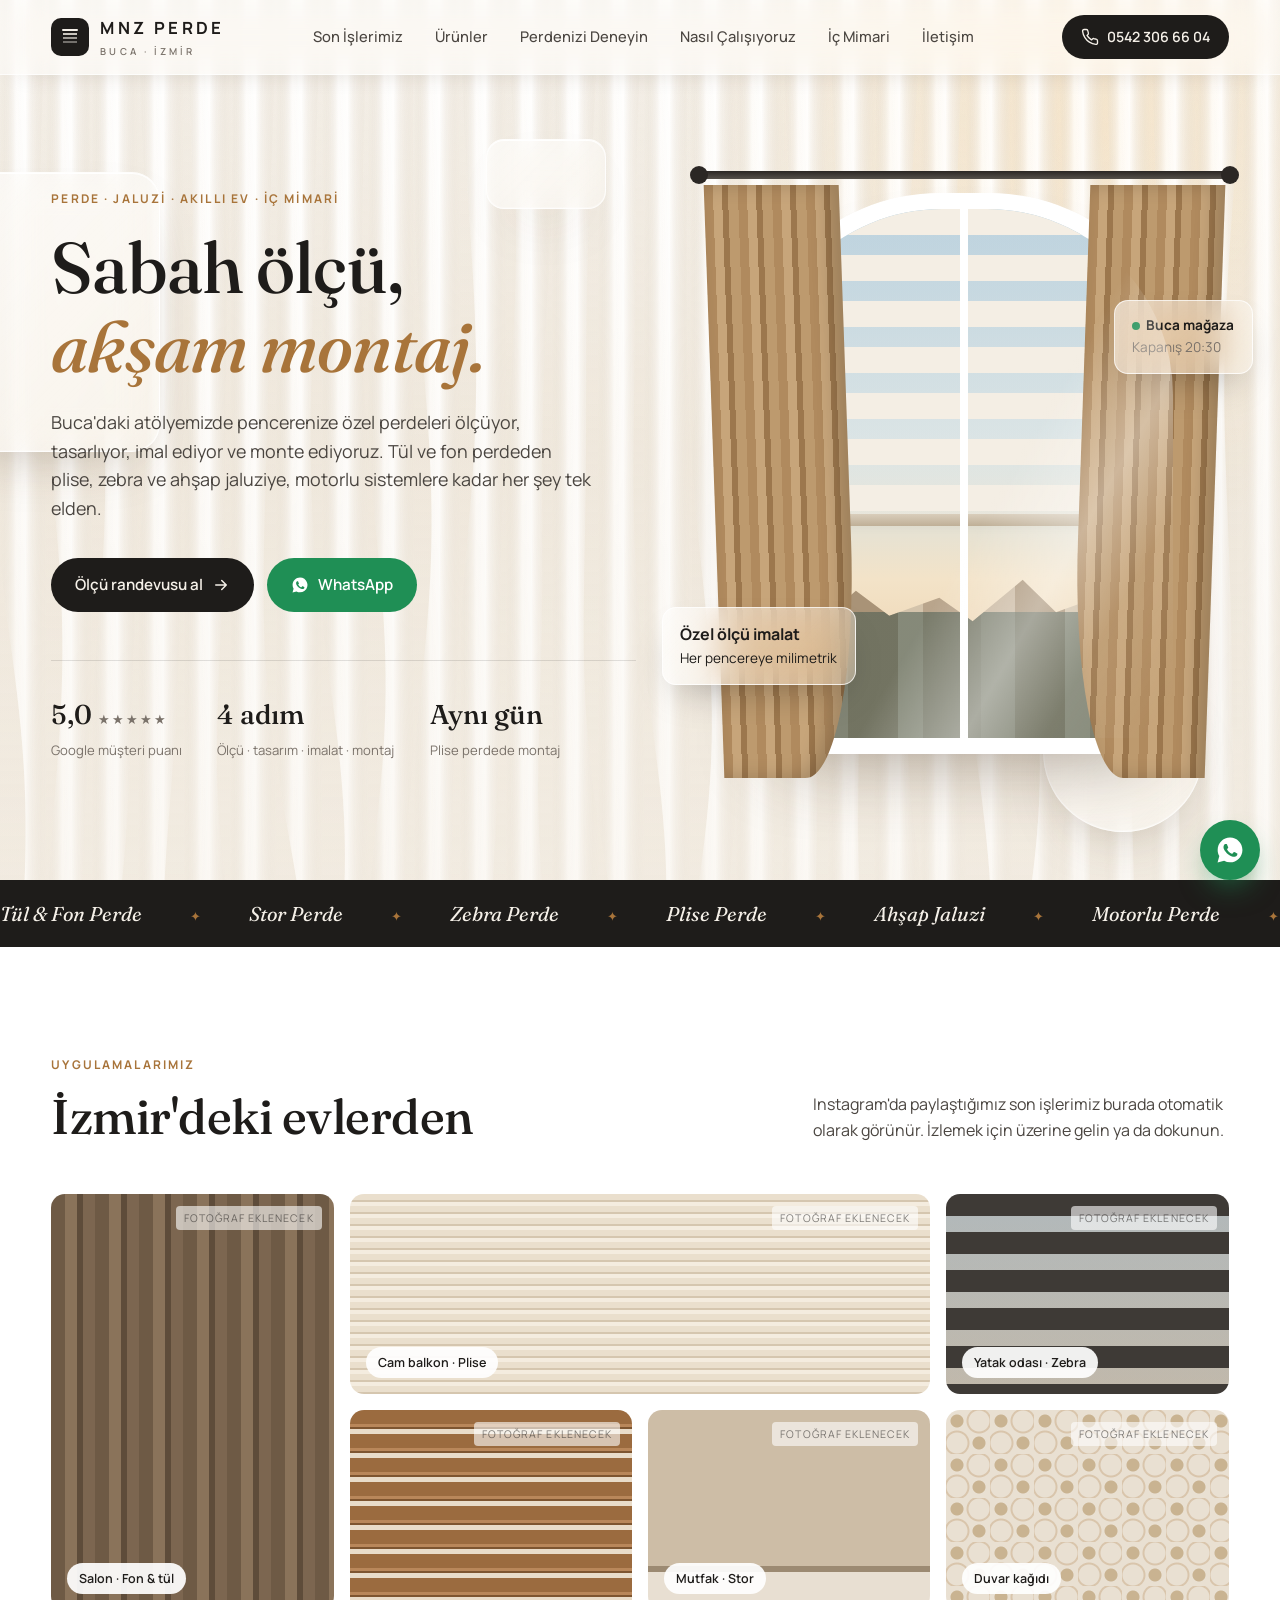
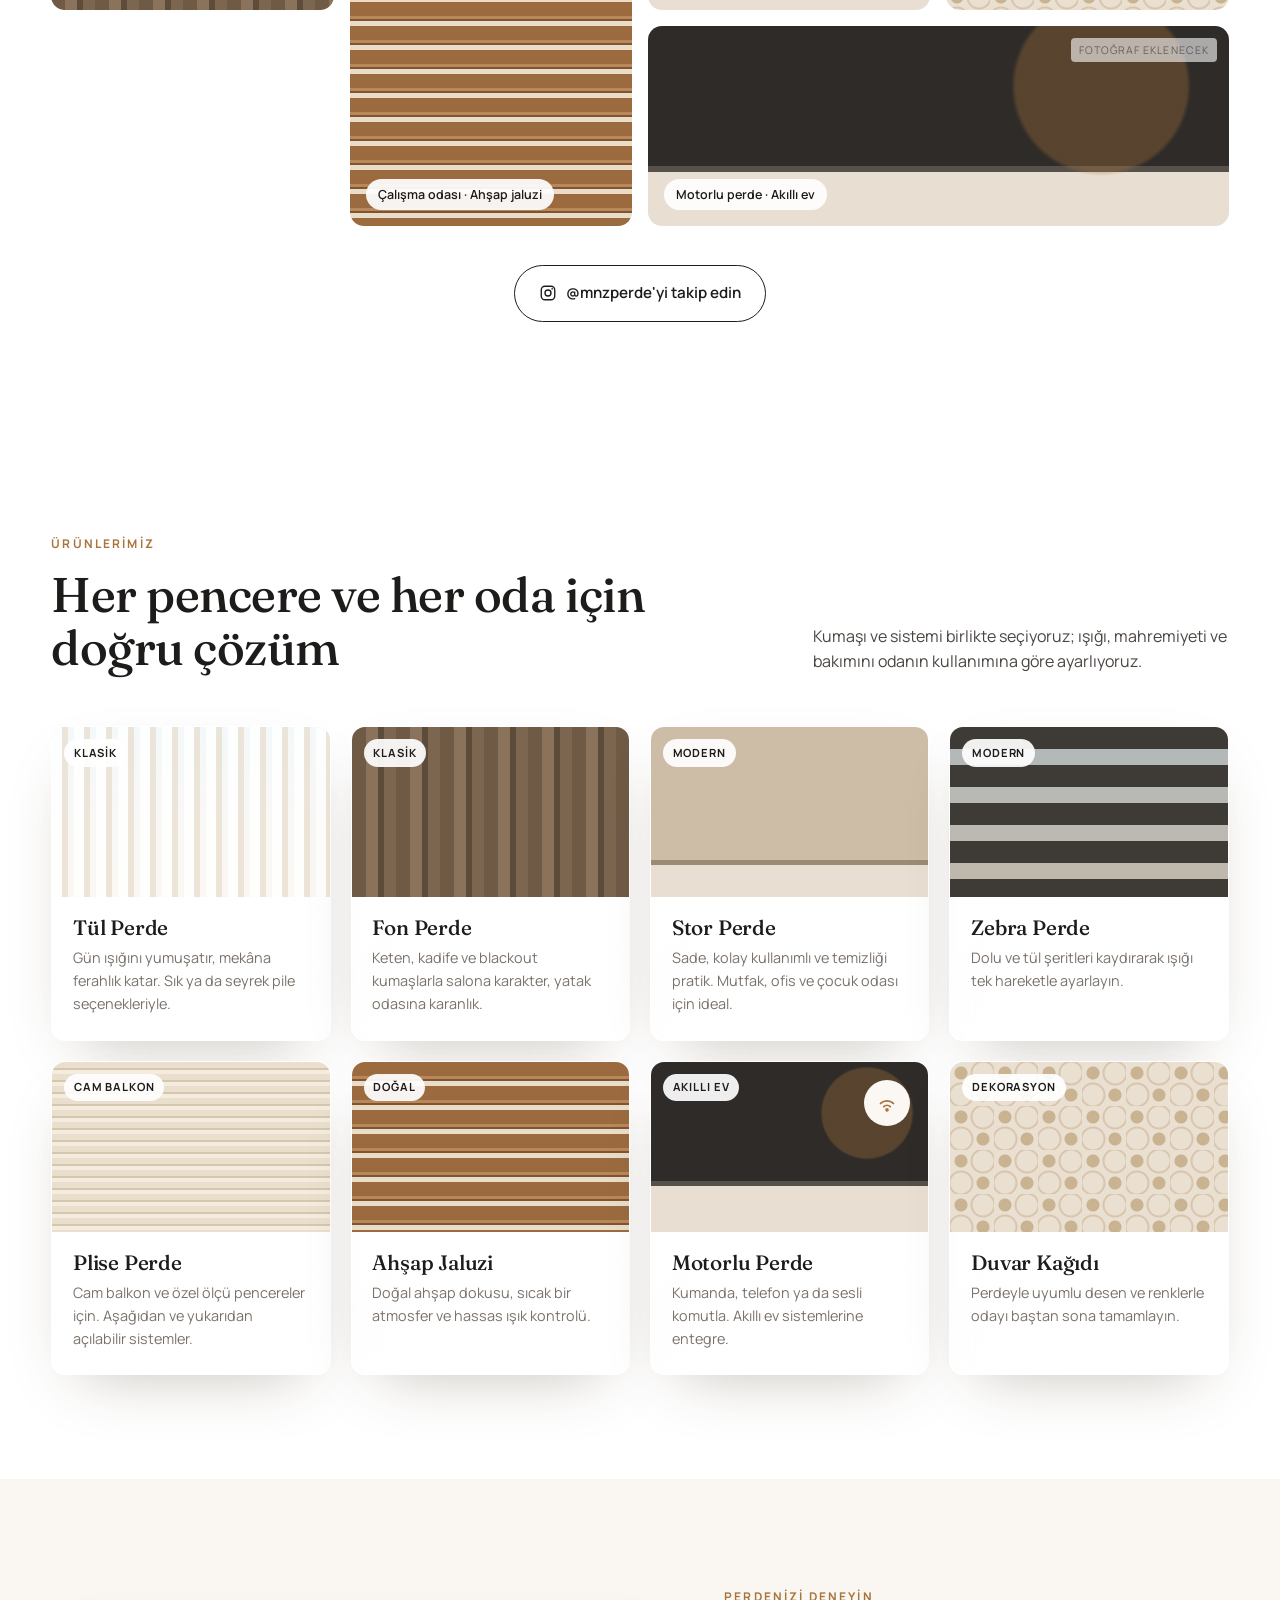
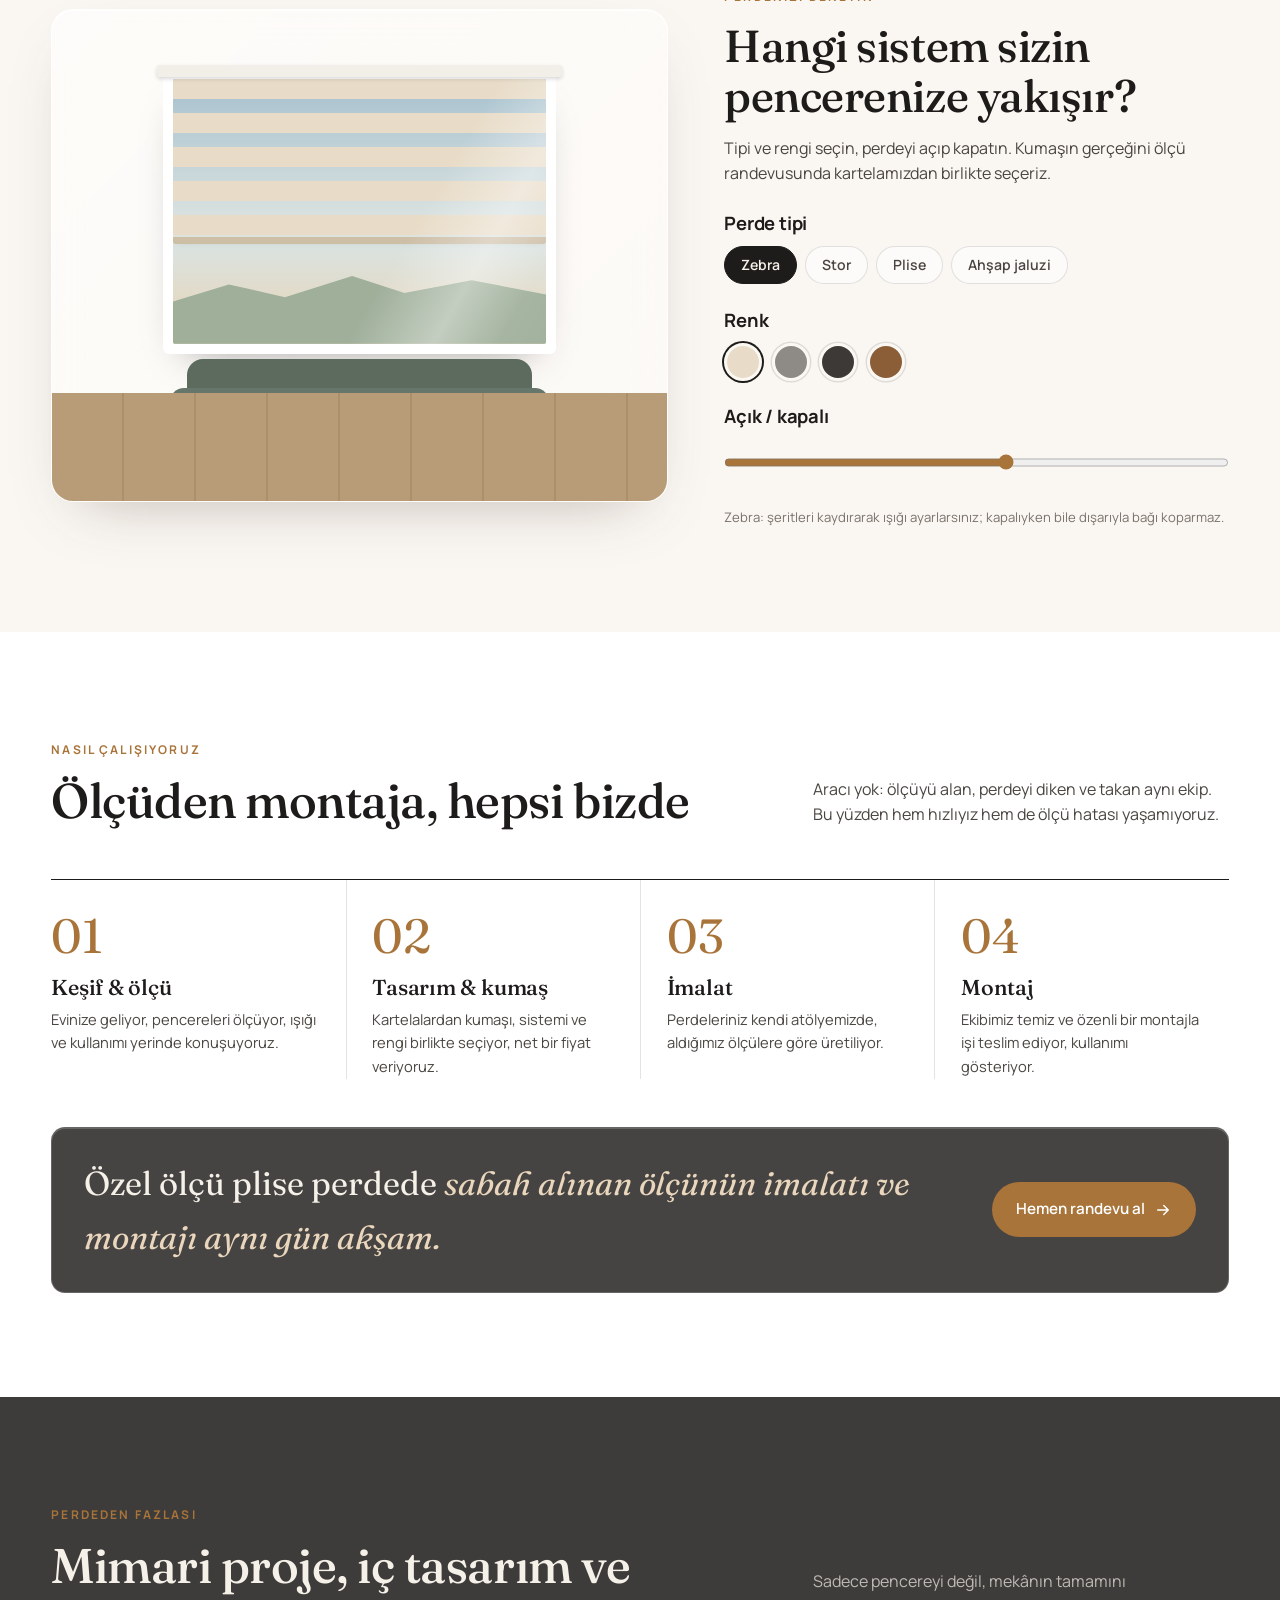
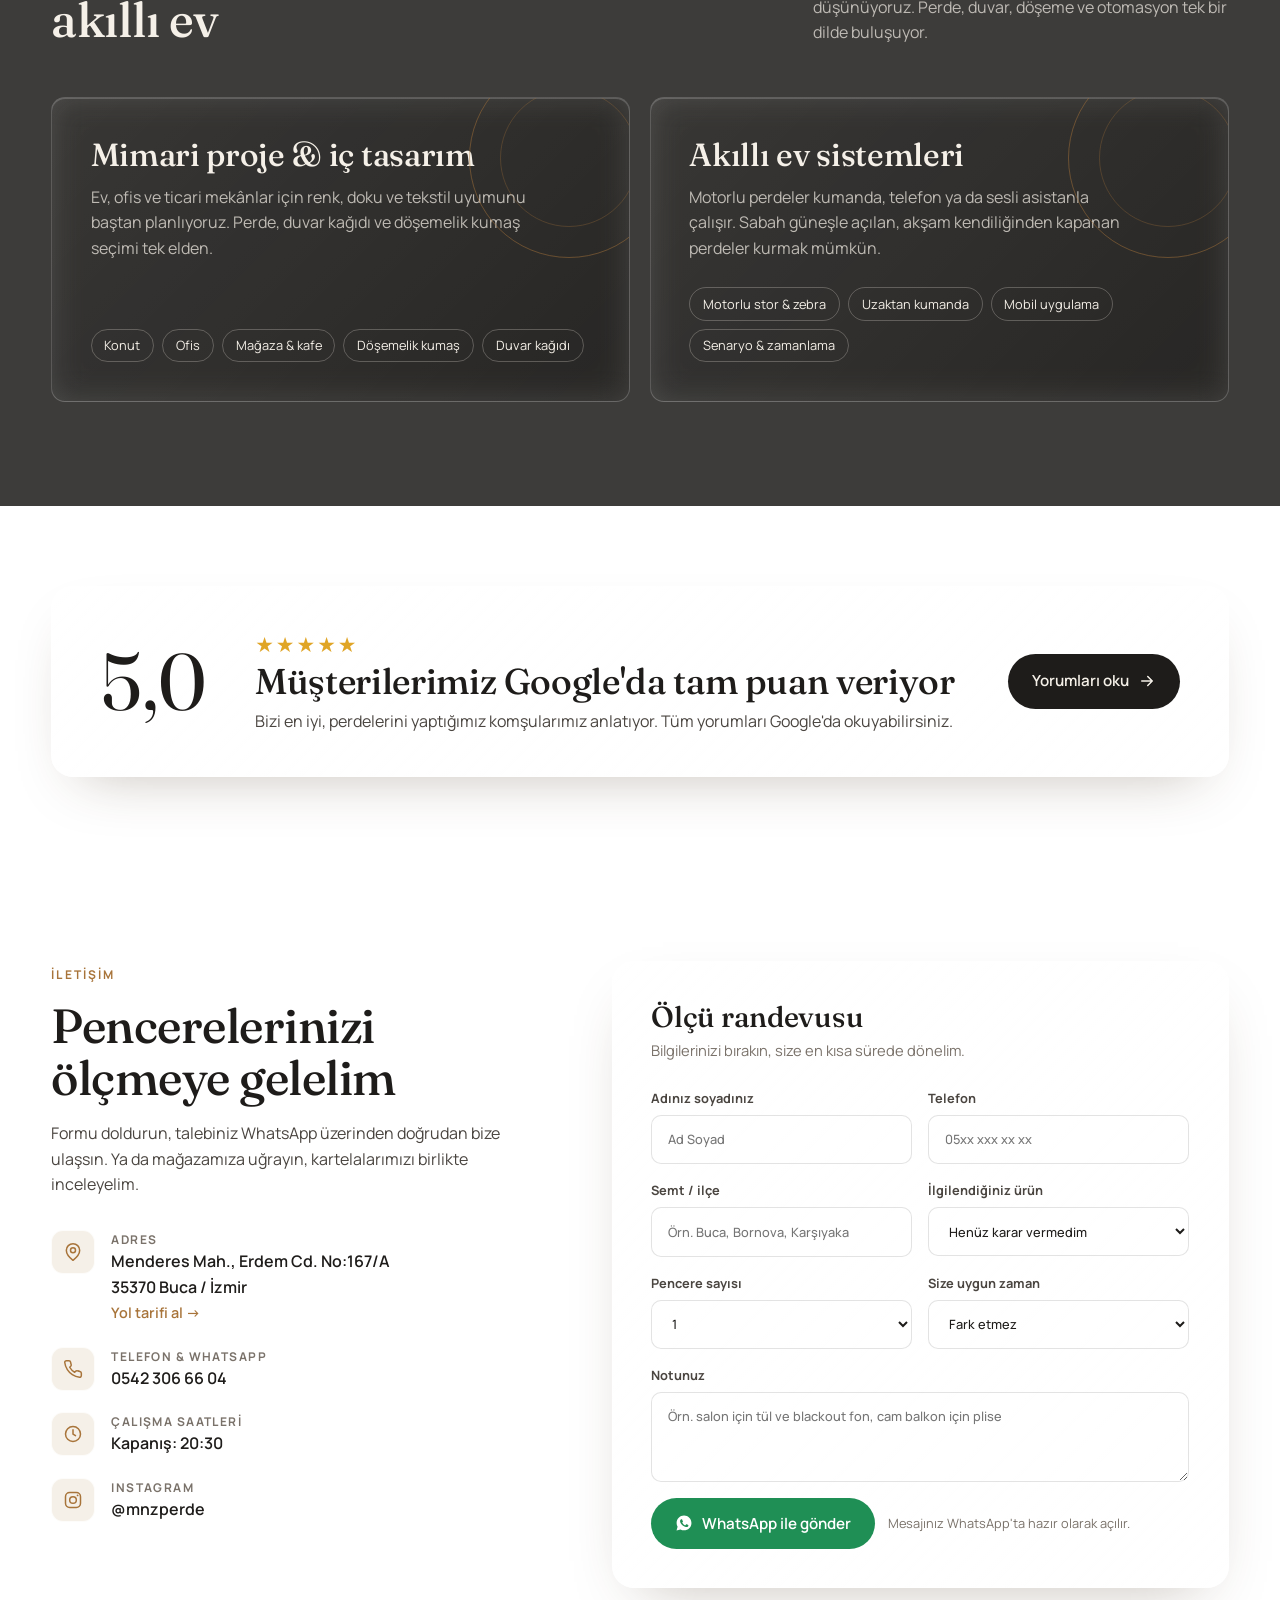
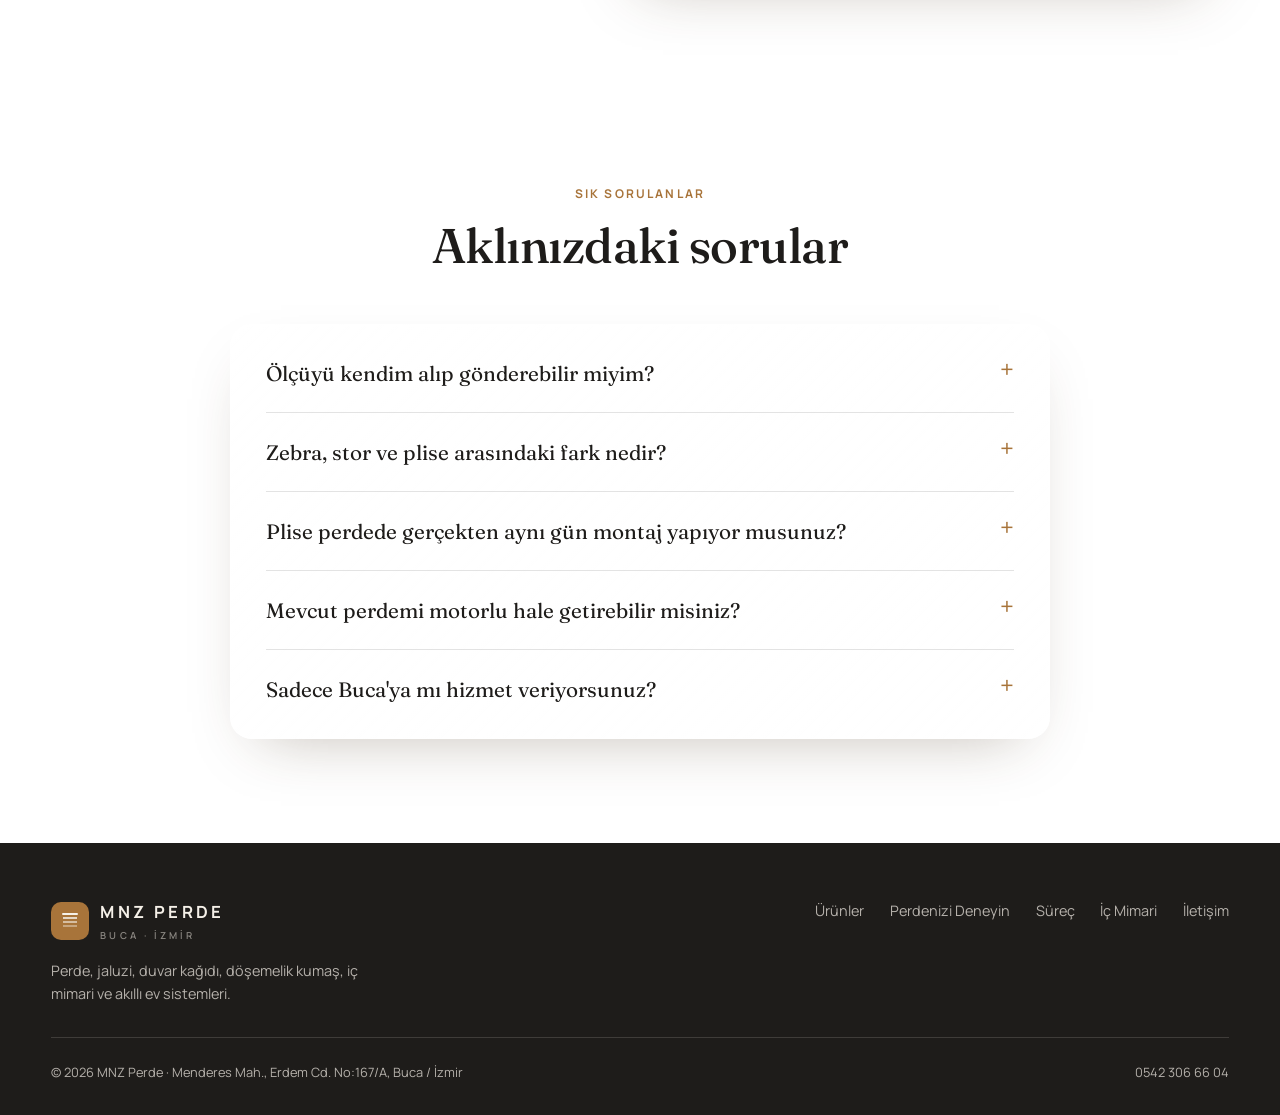
==== commit adaef0bd: "Instagram-Feed direkt unter den Hero-Bereich verschoben Co-Authored-By: Claude Opus 5.5 <noreply@ant" ====
--- a/index.html
+++ b/index.html
@@ -299,6 +299,7 @@
       <span>MNZ PERDE<small>BUCA · İZMİR</small></span>
     </a>
     <ul id="menu">
+      <li><a href="#galeri">Son İşlerimiz</a></li>
       <li><a href="#urunler">Ürünler</a></li>
       <li><a href="#dene">Perdenizi Deneyin</a></li>
       <li><a href="#surec">Nasıl Çalışıyoruz</a></li>
@@ -348,6 +349,30 @@
   <span>Tül &amp; Fon Perde</span><span>Stor Perde</span><span>Zebra Perde</span><span>Plise Perde</span><span>Ahşap Jaluzi</span><span>Motorlu Perde</span><span>Duvar Kağıdı</span><span>Döşemelik Kumaş</span>
 </div></div>
 
+<!-- GALLERY -->
+<section id="galeri">
+  <div class="wrap">
+    <div class="sec-head reveal">
+      <div><span class="eyebrow">Uygulamalarımız</span><h2>İzmir'deki evlerden</h2></div>
+      <p>Instagram'da paylaştığımız son işlerimiz burada otomatik olarak görünür. İzlemek için üzerine gelin ya da dokunun.</p>
+    </div>
+    <div id="ig-wrap" hidden>
+      <div class="ig-head"><img id="ig-avatar" alt="" onerror="this.style.display='none'"><div><b>@mnzperde</b><span id="ig-stats">Instagram'dan son paylaşımlar</span></div></div>
+      <div class="ig-grid" id="ig-grid"></div>
+    </div>
+    <div class="gallery">
+      <div class="g ph tall p-fon reveal"><span>Salon · Fon &amp; tül</span></div>
+      <div class="g ph wide p-plise reveal"><span>Cam balkon · Plise</span></div>
+      <div class="g ph p-zebra reveal"><span>Yatak odası · Zebra</span></div>
+      <div class="g ph tall p-jaluzi reveal"><span>Çalışma odası · Ahşap jaluzi</span></div>
+      <div class="g ph p-stor reveal"><span>Mutfak · Stor</span></div>
+      <div class="g ph p-duvar reveal"><span>Duvar kağıdı</span></div>
+      <div class="g ph wide p-motor reveal"><span>Motorlu perde · Akıllı ev</span></div>
+    </div>
+    <div class="insta"><a class="btn btn-line" href="https://www.instagram.com/mnzperde/" target="_blank" rel="noopener"><svg><use href="#i-ig"/></svg> @mnzperde'yi takip edin</a></div>
+  </div>
+</section>
+
 <!-- PRODUCTS -->
 <section id="urunler">
   <div class="wrap">
@@ -440,29 +465,7 @@
   </div>
 </section>
 
-<!-- GALLERY -->
-<section id="galeri">
-  <div class="wrap">
-    <div class="sec-head reveal">
-      <div><span class="eyebrow">Uygulamalarımız</span><h2>İzmir'deki evlerden</h2></div>
-      <p>Instagram'da paylaştığımız son işlerimiz burada otomatik olarak görünür. İzlemek için üzerine gelin ya da dokunun.</p>
-    </div>
-    <div id="ig-wrap" hidden>
-      <div class="ig-head"><img id="ig-avatar" alt="" onerror="this.style.display='none'"><div><b>@mnzperde</b><span id="ig-stats">Instagram'dan son paylaşımlar</span></div></div>
-      <div class="ig-grid" id="ig-grid"></div>
-    </div>
-    <div class="gallery">
-      <div class="g ph tall p-fon reveal"><span>Salon · Fon &amp; tül</span></div>
-      <div class="g ph wide p-plise reveal"><span>Cam balkon · Plise</span></div>
-      <div class="g ph p-zebra reveal"><span>Yatak odası · Zebra</span></div>
-      <div class="g ph tall p-jaluzi reveal"><span>Çalışma odası · Ahşap jaluzi</span></div>
-      <div class="g ph p-stor reveal"><span>Mutfak · Stor</span></div>
-      <div class="g ph p-duvar reveal"><span>Duvar kağıdı</span></div>
-      <div class="g ph wide p-motor reveal"><span>Motorlu perde · Akıllı ev</span></div>
-    </div>
-    <div class="insta"><a class="btn btn-line" href="https://www.instagram.com/mnzperde/" target="_blank" rel="noopener"><svg><use href="#i-ig"/></svg> @mnzperde'yi takip edin</a></div>
-  </div>
-</section>
+
 
 <!-- REVIEWS -->
 <section class="reviews" style="padding:5rem 0">
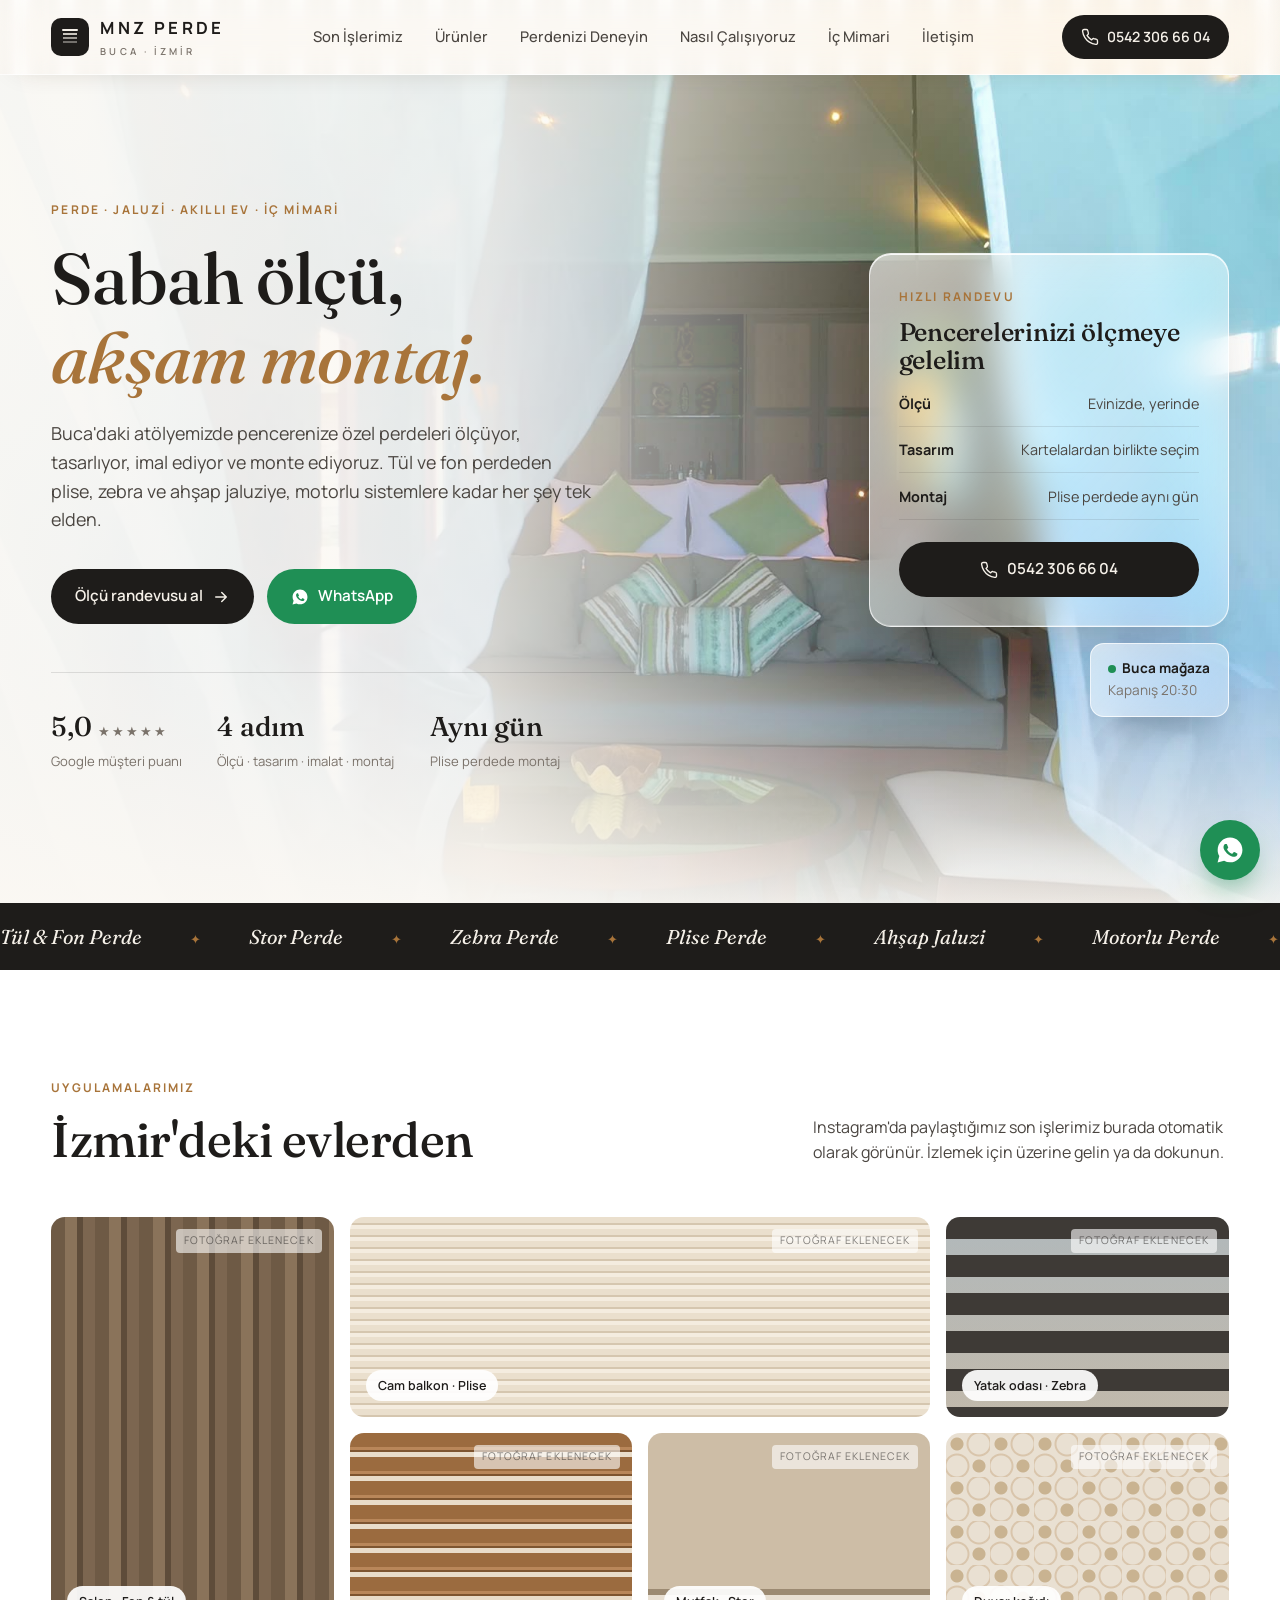
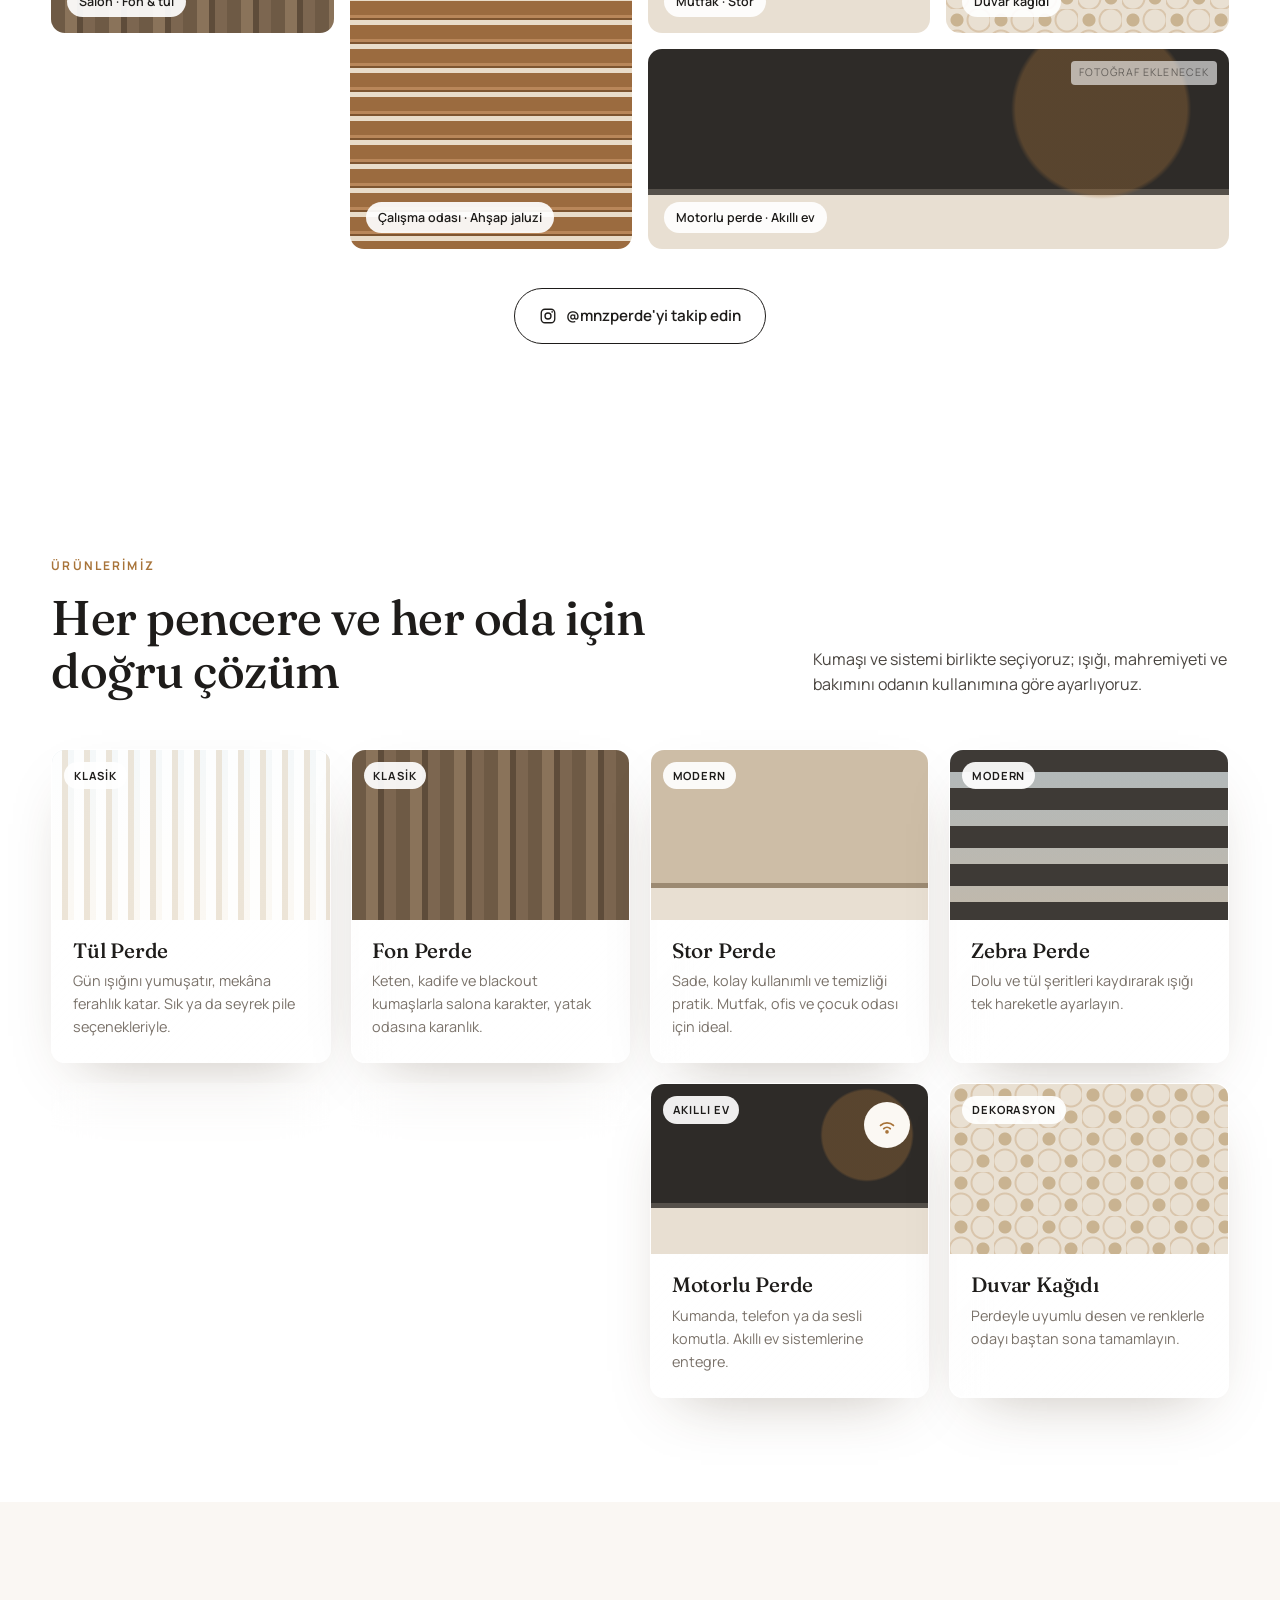
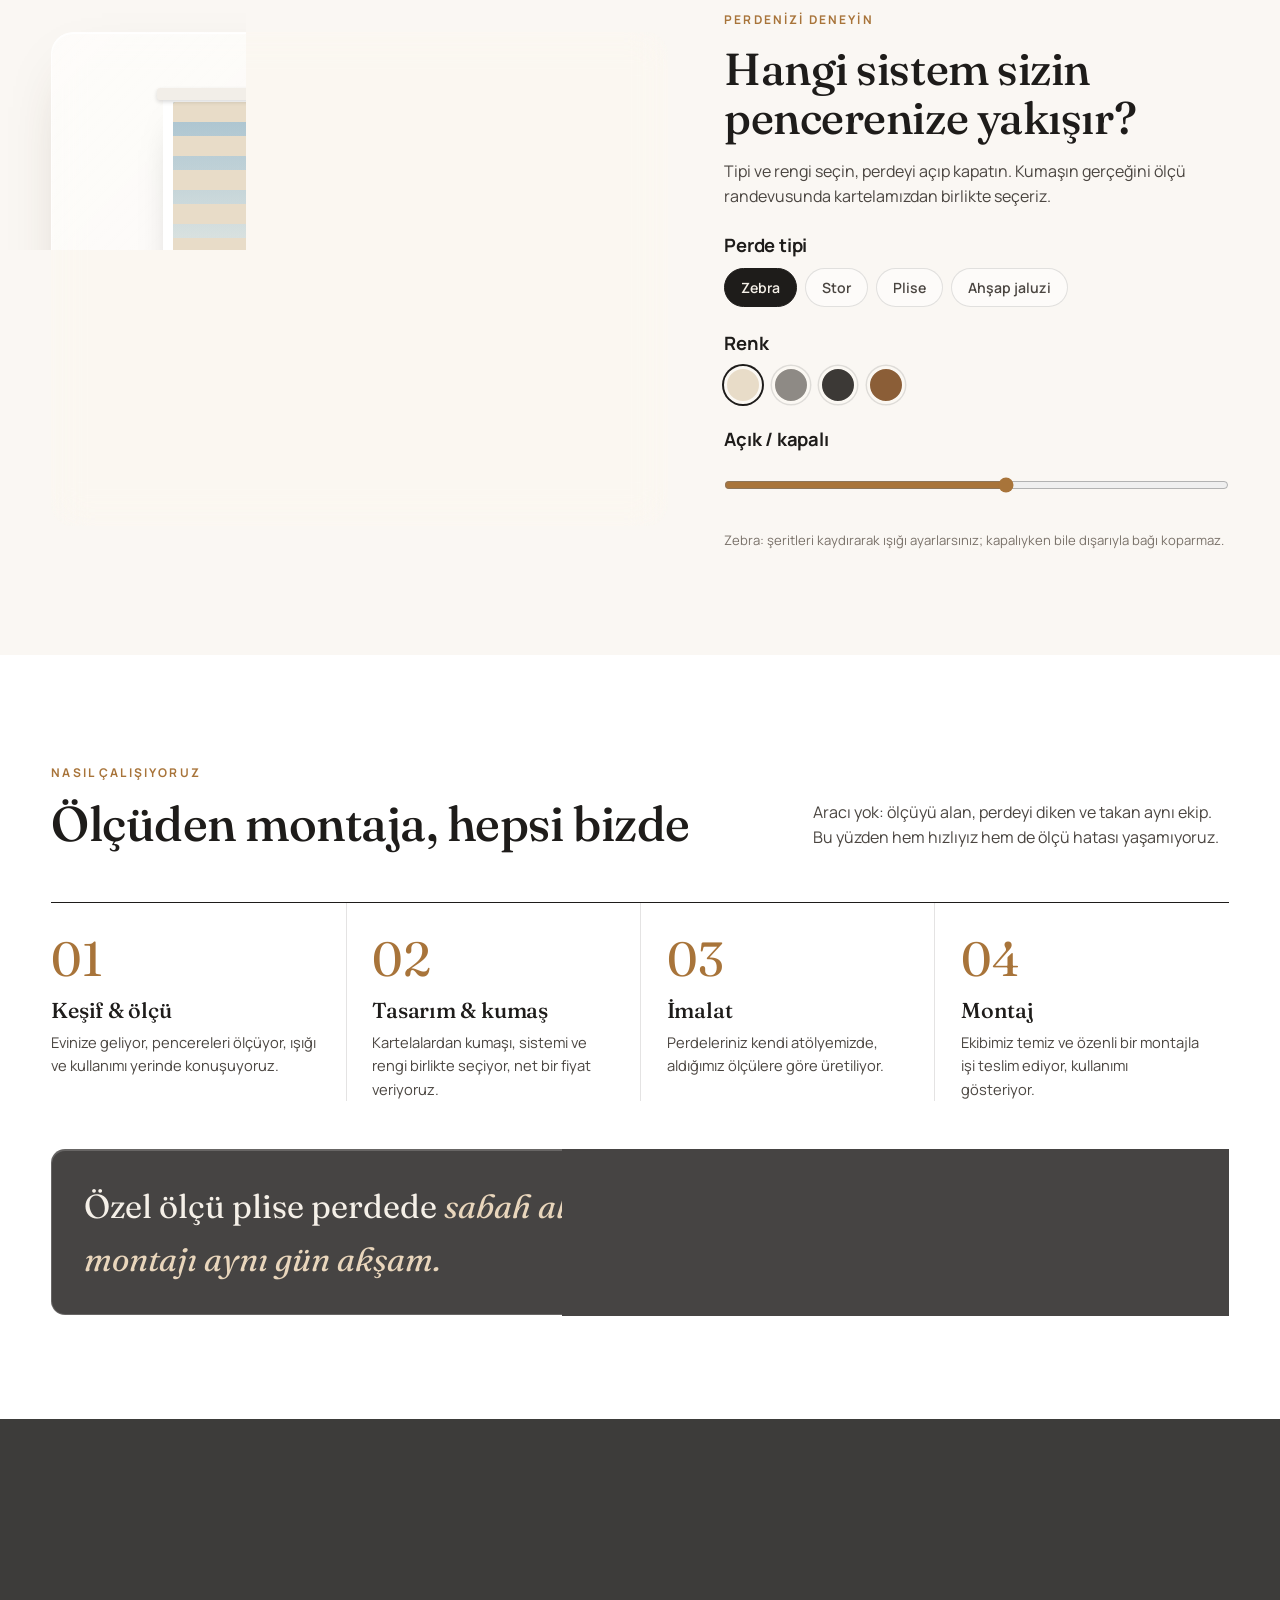
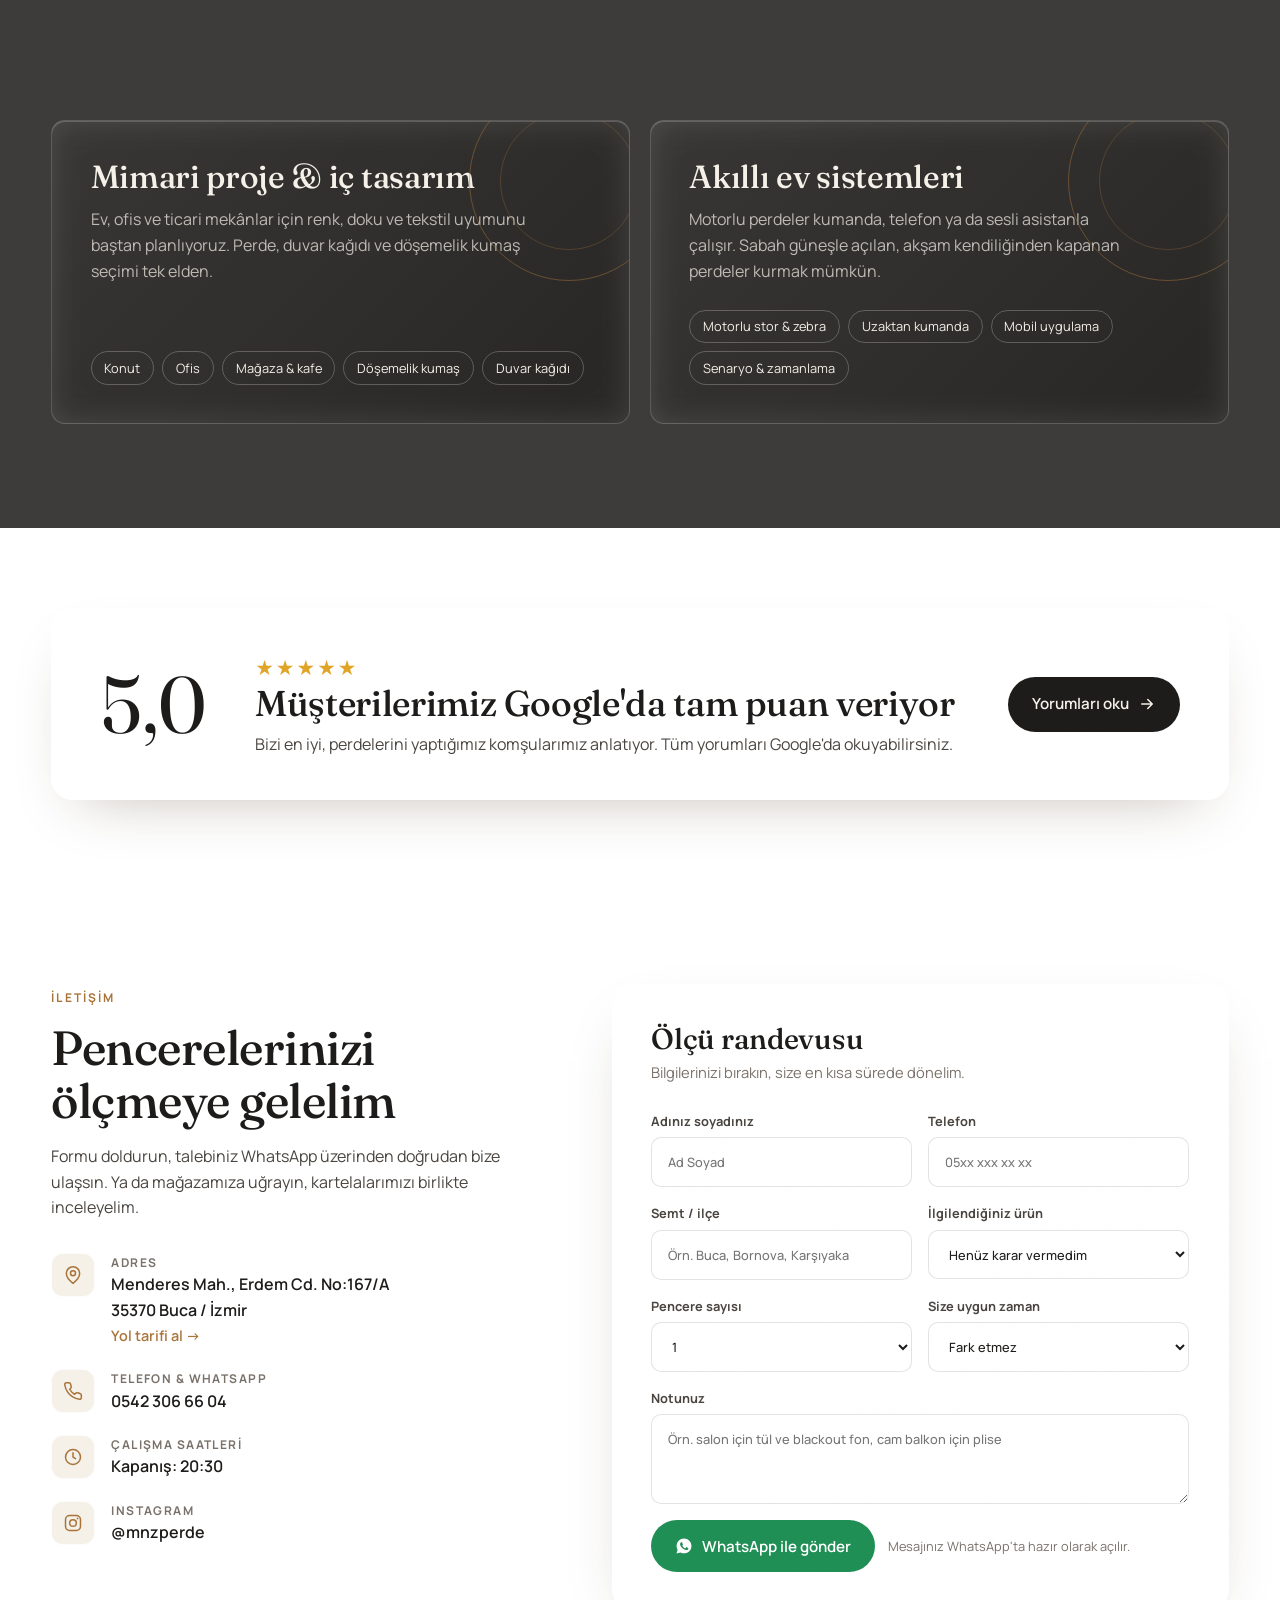
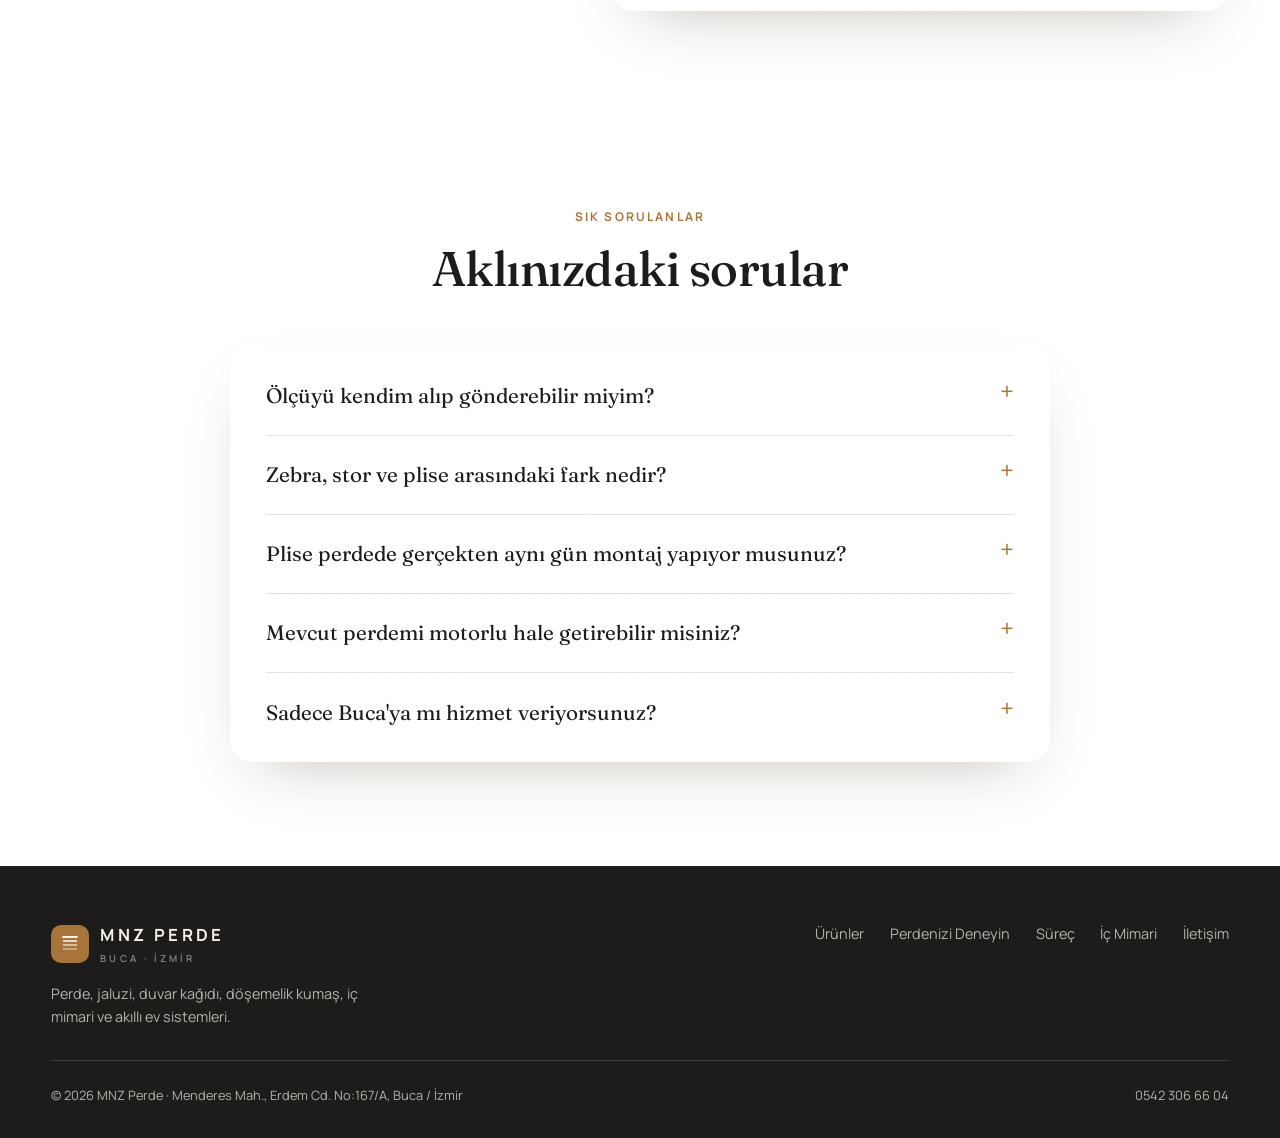
==== commit 4f4d3a27: "Hero: Hintergrundvideo (weißer Tüll) + Glas-Schnellkontakt Co-Authored-By: Claude Opus 5.5 <noreply@" ====
--- a/index.html
+++ b/index.html
@@ -107,6 +107,23 @@
 .badge .dot{display:inline-block;width:8px;height:8px;border-radius:50%;background:#1F8F55;margin-right:6px}
 @media(max-width:920px){.hero-grid{grid-template-columns:1fr;gap:3.5rem;padding:3.5rem 0 4.5rem}.window{max-width:380px;margin-inline:auto}.badge.b1{left:-8px}.badge.b2{right:-8px}}
 
+
+/* HERO VIDEO */
+.hero{min-height:min(92vh,860px);display:flex;align-items:center}
+.hero > .wrap{width:min(1180px,92vw)}
+.hero-video{position:absolute;inset:0;width:100%;height:100%;object-fit:cover;z-index:0}
+.hero-shade{position:absolute;inset:0;z-index:0;background:
+  linear-gradient(90deg,rgba(251,248,243,.94) 0%,rgba(251,248,243,.82) 38%,rgba(251,248,243,.25) 68%,rgba(251,248,243,.05) 100%),
+  linear-gradient(180deg,rgba(251,248,243,0) 70%,rgba(251,248,243,.9) 100%)}
+.hero-side{position:relative;display:flex;flex-direction:column;align-items:flex-end;gap:1rem}
+.quick{width:min(360px,100%);border-radius:22px;padding:1.8rem}
+.quick h3{font-size:1.6rem;margin:.6rem 0 1.1rem}
+.quick ul{list-style:none;display:grid;gap:.7rem;margin-bottom:1.4rem}
+.quick li{display:flex;justify-content:space-between;gap:1rem;font-size:.9rem;padding-bottom:.7rem;border-bottom:1px solid rgba(30,28,26,.1)}
+.quick li span{color:var(--ink-2)}
+.hero-side .badge{position:static}
+@media(max-width:920px){.hero-shade{background:linear-gradient(180deg,rgba(251,248,243,.9) 0%,rgba(251,248,243,.78) 55%,rgba(251,248,243,.92) 100%)}.hero-side{align-items:stretch}.quick{width:100%}.hero-side .badge{display:none}}
+
 /* MARQUEE */
 .strip{background:var(--ink);color:var(--linen);overflow:hidden;padding:1.1rem 0;white-space:nowrap}
 .strip-track{display:inline-flex;gap:3rem;animation:mq 30s linear infinite;font-family:var(--serif);font-size:1.25rem;font-style:italic}
@@ -316,7 +333,8 @@
 <main id="top">
 <!-- HERO -->
 <section class="hero" style="padding:0">
-  <div class="fg glass fg1"></div><div class="fg glass fg2"></div><div class="fg glass fg3"></div>
+  <video class="hero-video" id="heroVideo" muted loop playsinline preload="metadata" poster="assets/hero-poster.jpg" aria-hidden="true"></video>
+  <div class="hero-shade" aria-hidden="true"></div>
   <div class="wrap hero-grid">
     <div>
       <span class="eyebrow">Perde · Jaluzi · Akıllı Ev · İç Mimari</span>
@@ -332,13 +350,17 @@
         <div><strong>Aynı gün</strong><span>Plise perdede montaj</span></div>
       </div>
     </div>
-    <div style="position:relative;padding:30px 40px 30px">
-      <div class="window">
-        <div class="rod"></div>
-        <div class="drape l"></div><div class="drape r"></div>
-        <div class="pane"><div class="hero-blind"></div><div class="mullion"></div></div>
-      </div>
-      <div class="badge glass b1"><strong>Özel ölçü imalat</strong>Her pencereye milimetrik</div>
+    <div class="hero-side">
+      <div class="quick glass">
+        <span class="eyebrow">Hızlı randevu</span>
+        <h3>Pencerelerinizi ölçmeye gelelim</h3>
+        <ul>
+          <li><b>Ölçü</b><span>Evinizde, yerinde</span></li>
+          <li><b>Tasarım</b><span>Kartelalardan birlikte seçim</span></li>
+          <li><b>Montaj</b><span>Plise perdede aynı gün</span></li>
+        </ul>
+        <a class="btn btn-dark" href="tel:+905423066604" style="width:100%;justify-content:center"><svg><use href="#i-phone"/></svg> 0542 306 66 04</a>
+      </div>
       <div class="badge glass b2"><span class="dot"></span><b>Buca mağaza</b><br><span style="color:var(--muted)">Kapanış 20:30</span></div>
     </div>
   </div>
@@ -610,6 +632,14 @@
   }).catch(()=>{});
 })();
 
+
+/* hero arka plan videosu */
+(function(){const v=document.getElementById('heroVideo');if(!v)return;
+  if(matchMedia('(prefers-reduced-motion: reduce)').matches)return;
+  v.src=innerWidth<820?'assets/hero-mobile.mp4':'assets/hero.mp4';
+  const p=v.play();if(p&&p.catch)p.catch(()=>{});
+})();
+
 document.getElementById('yr').textContent=new Date().getFullYear();
 
 /* reveal on scroll */
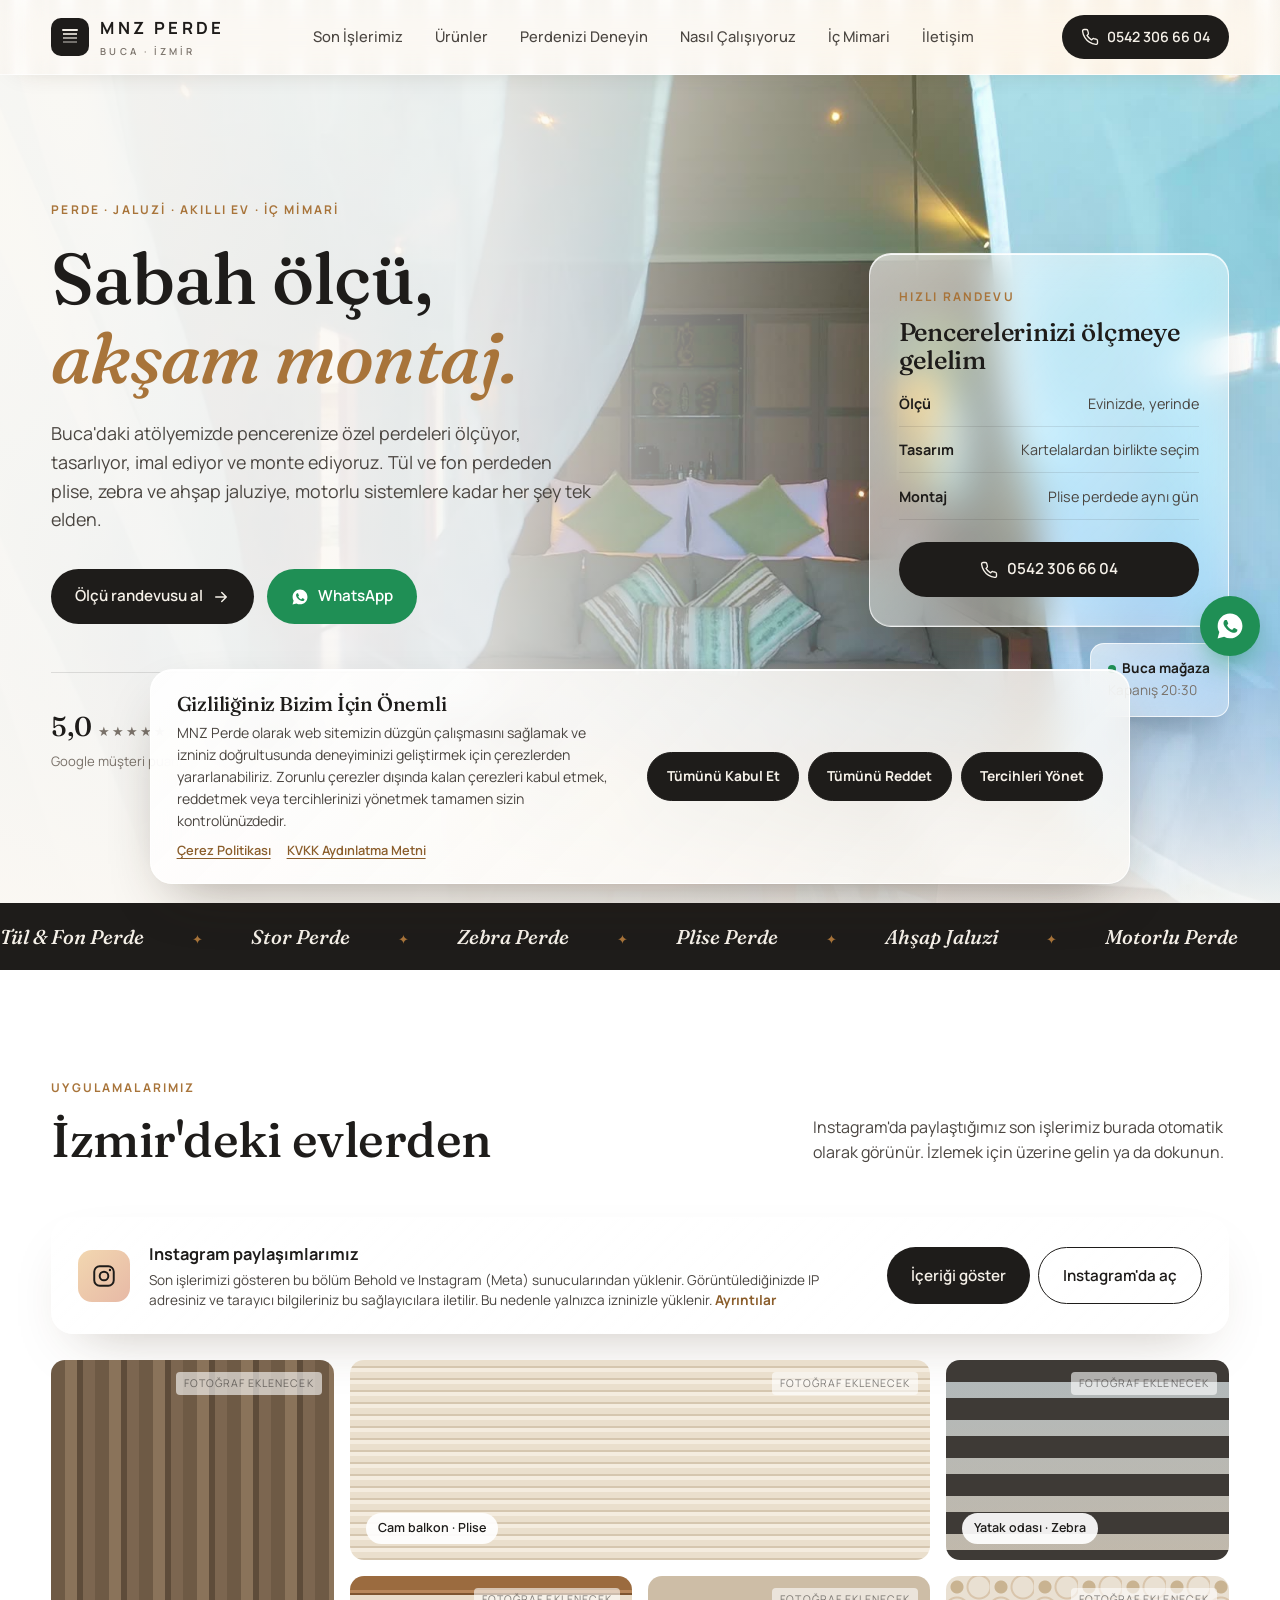
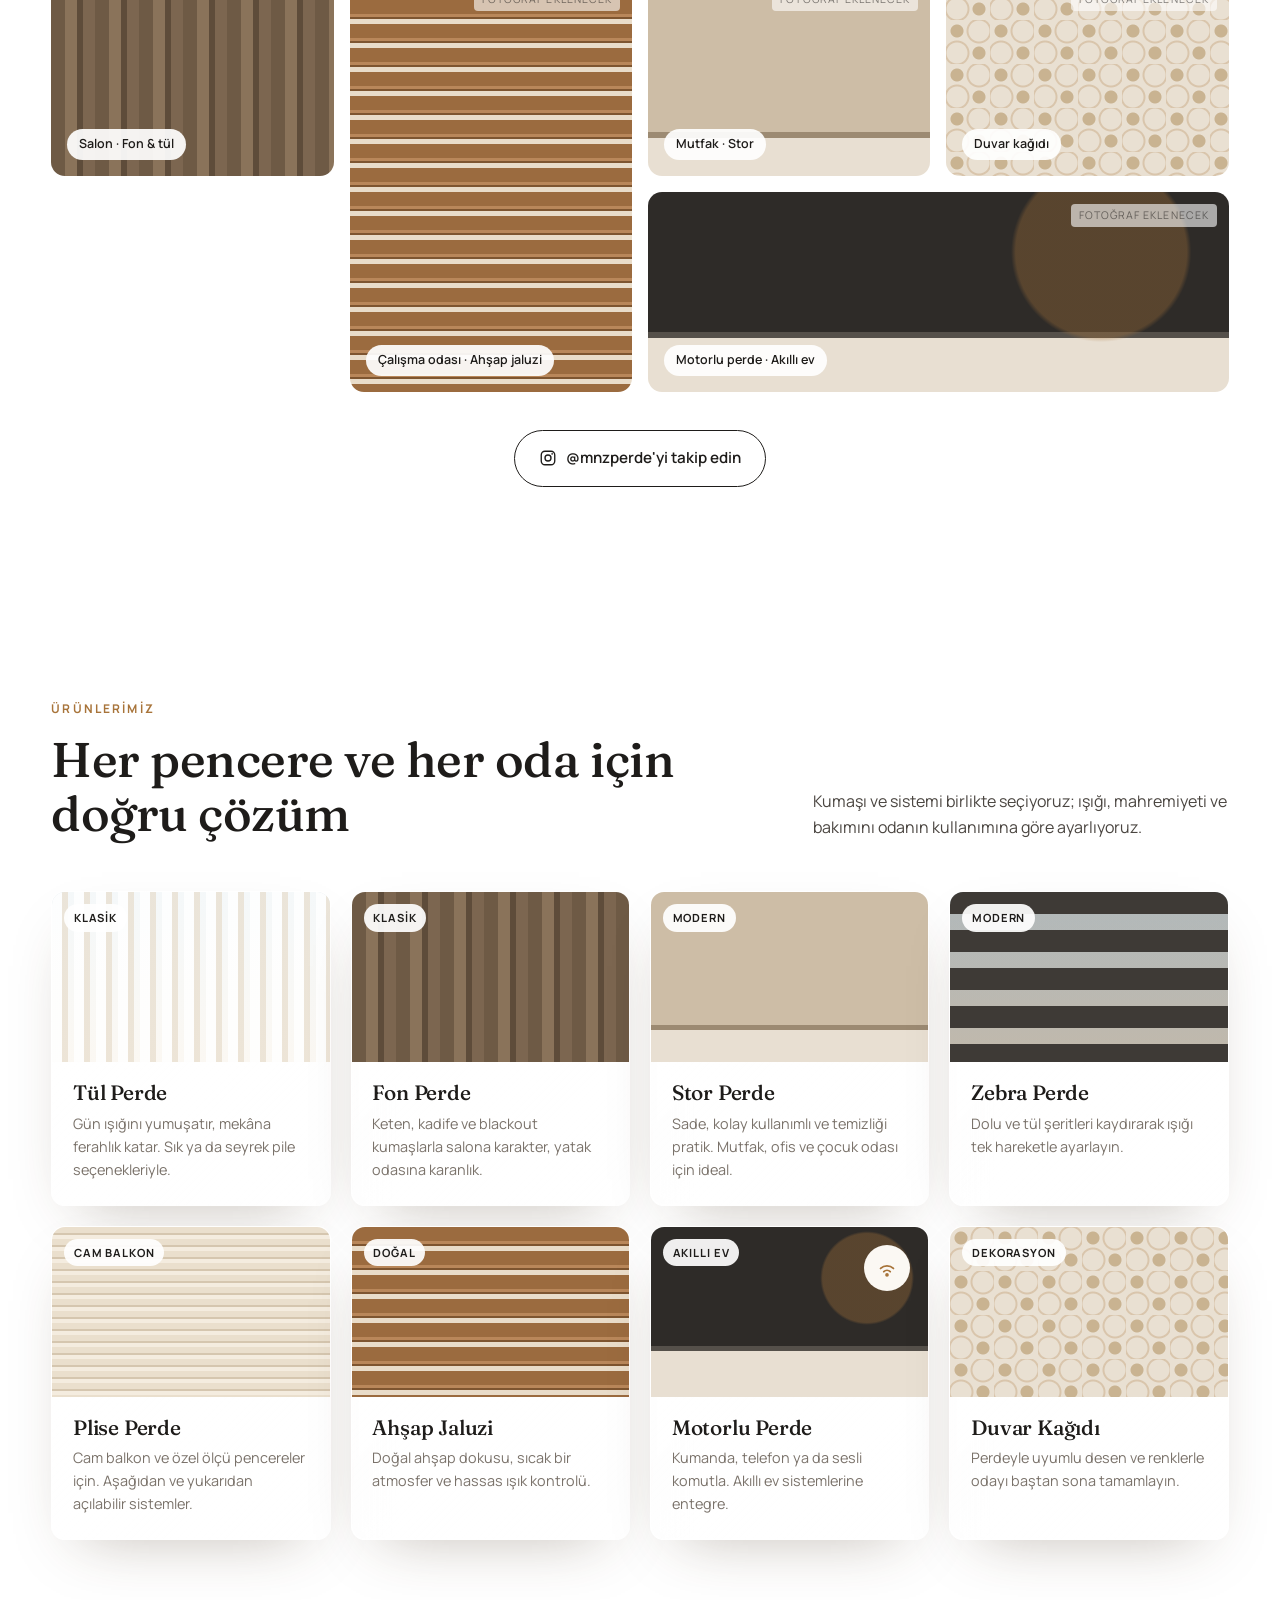
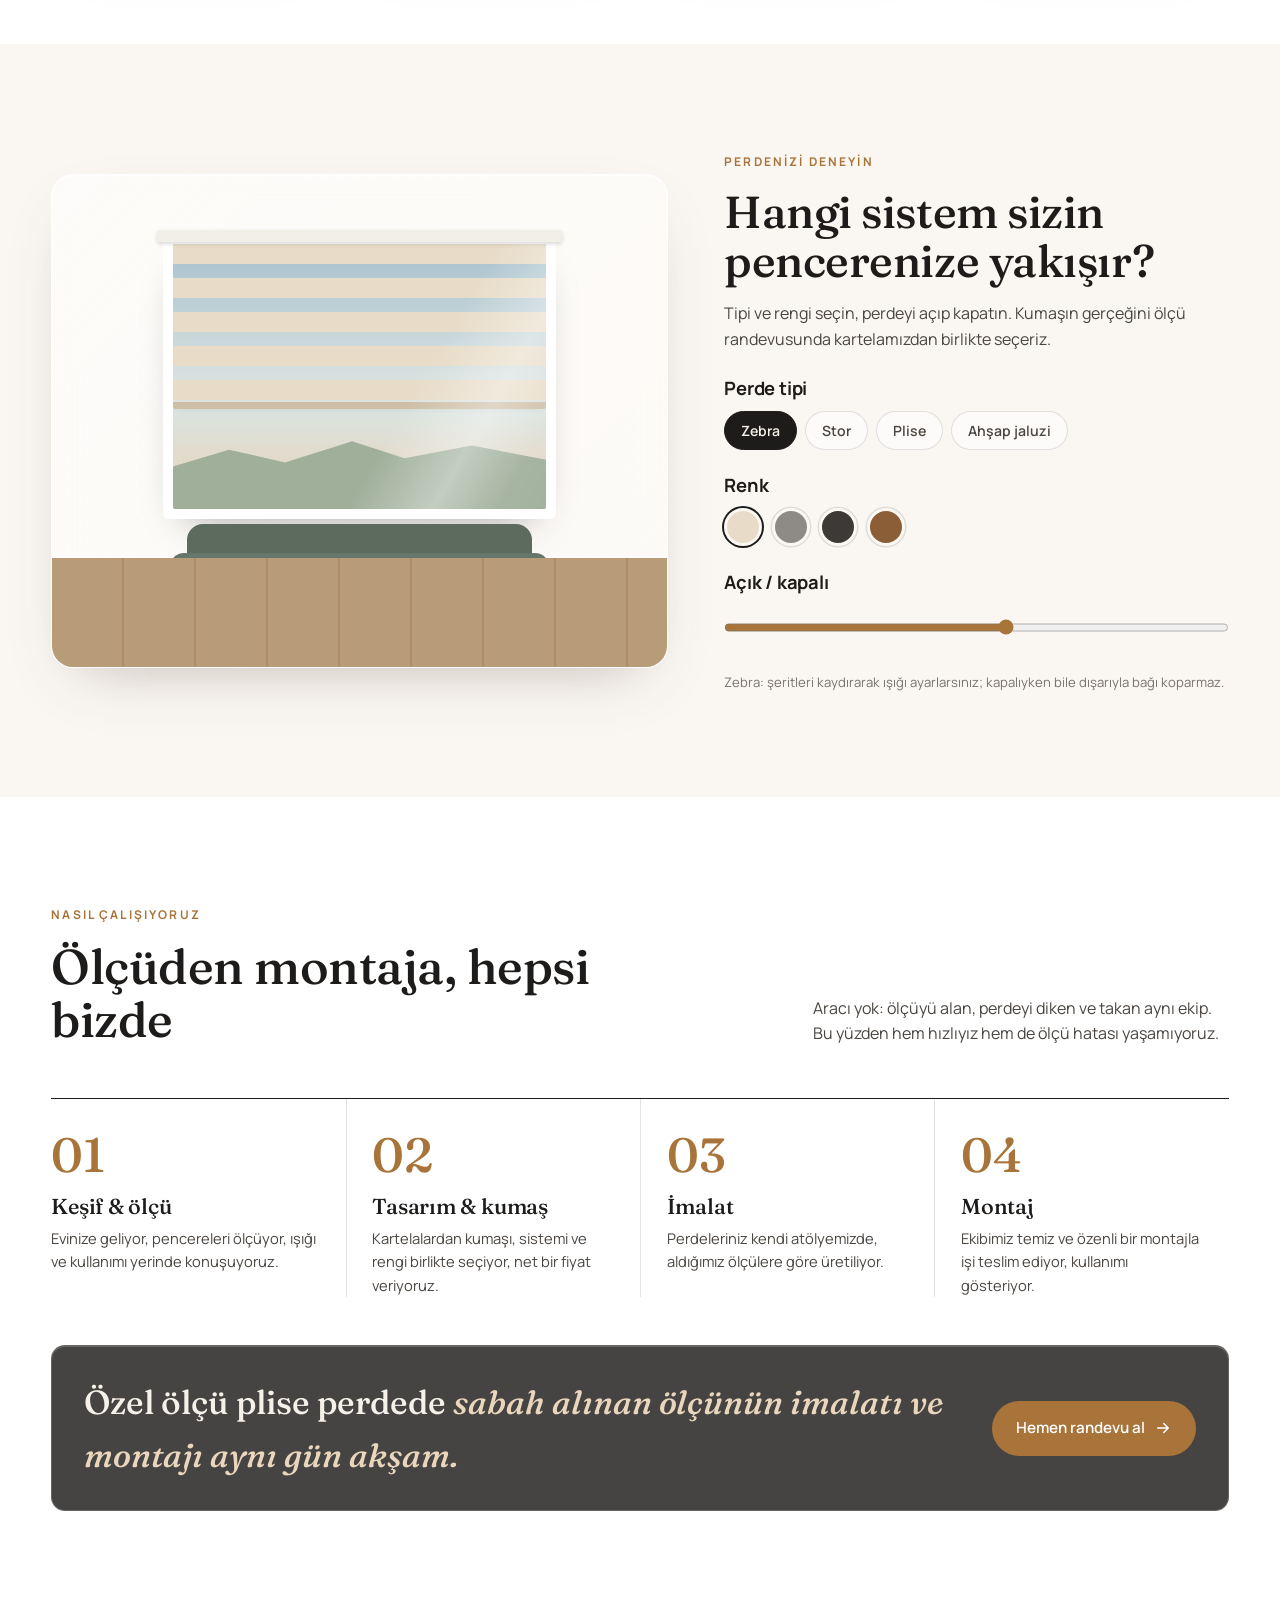
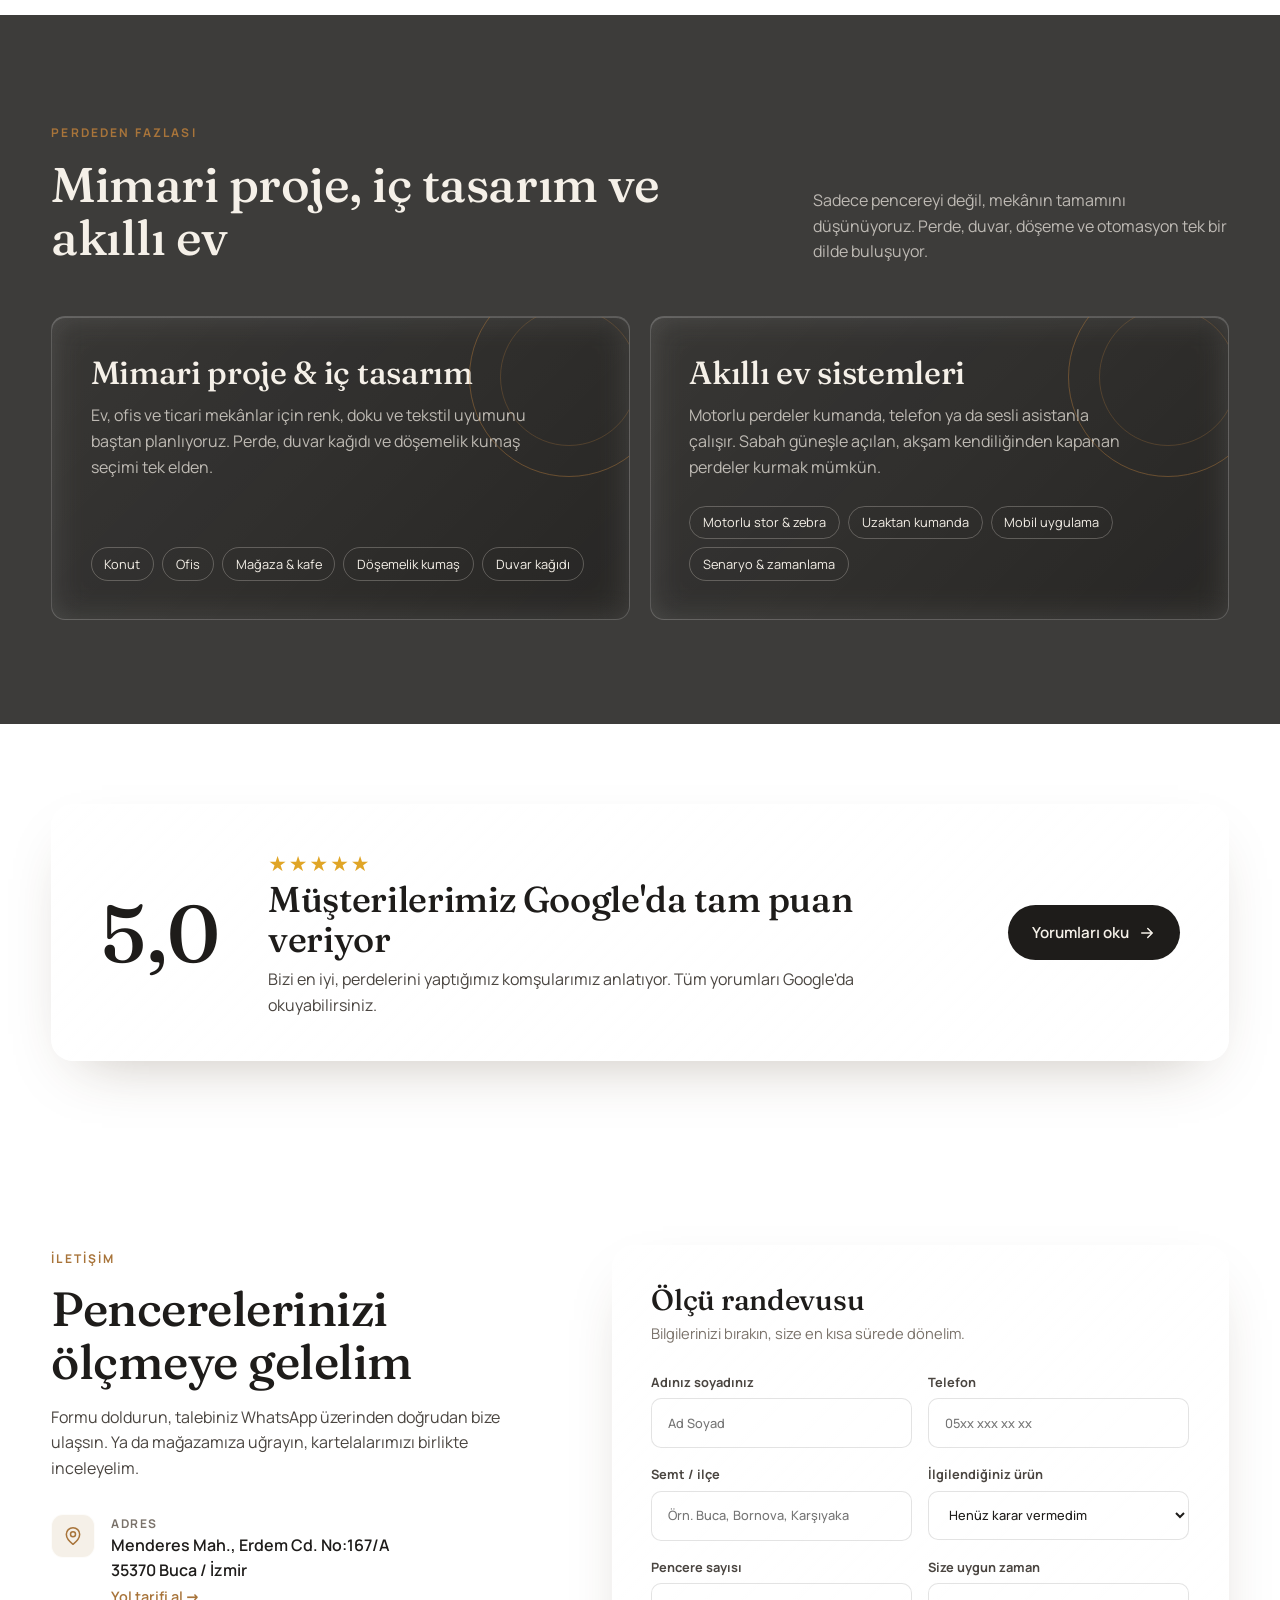
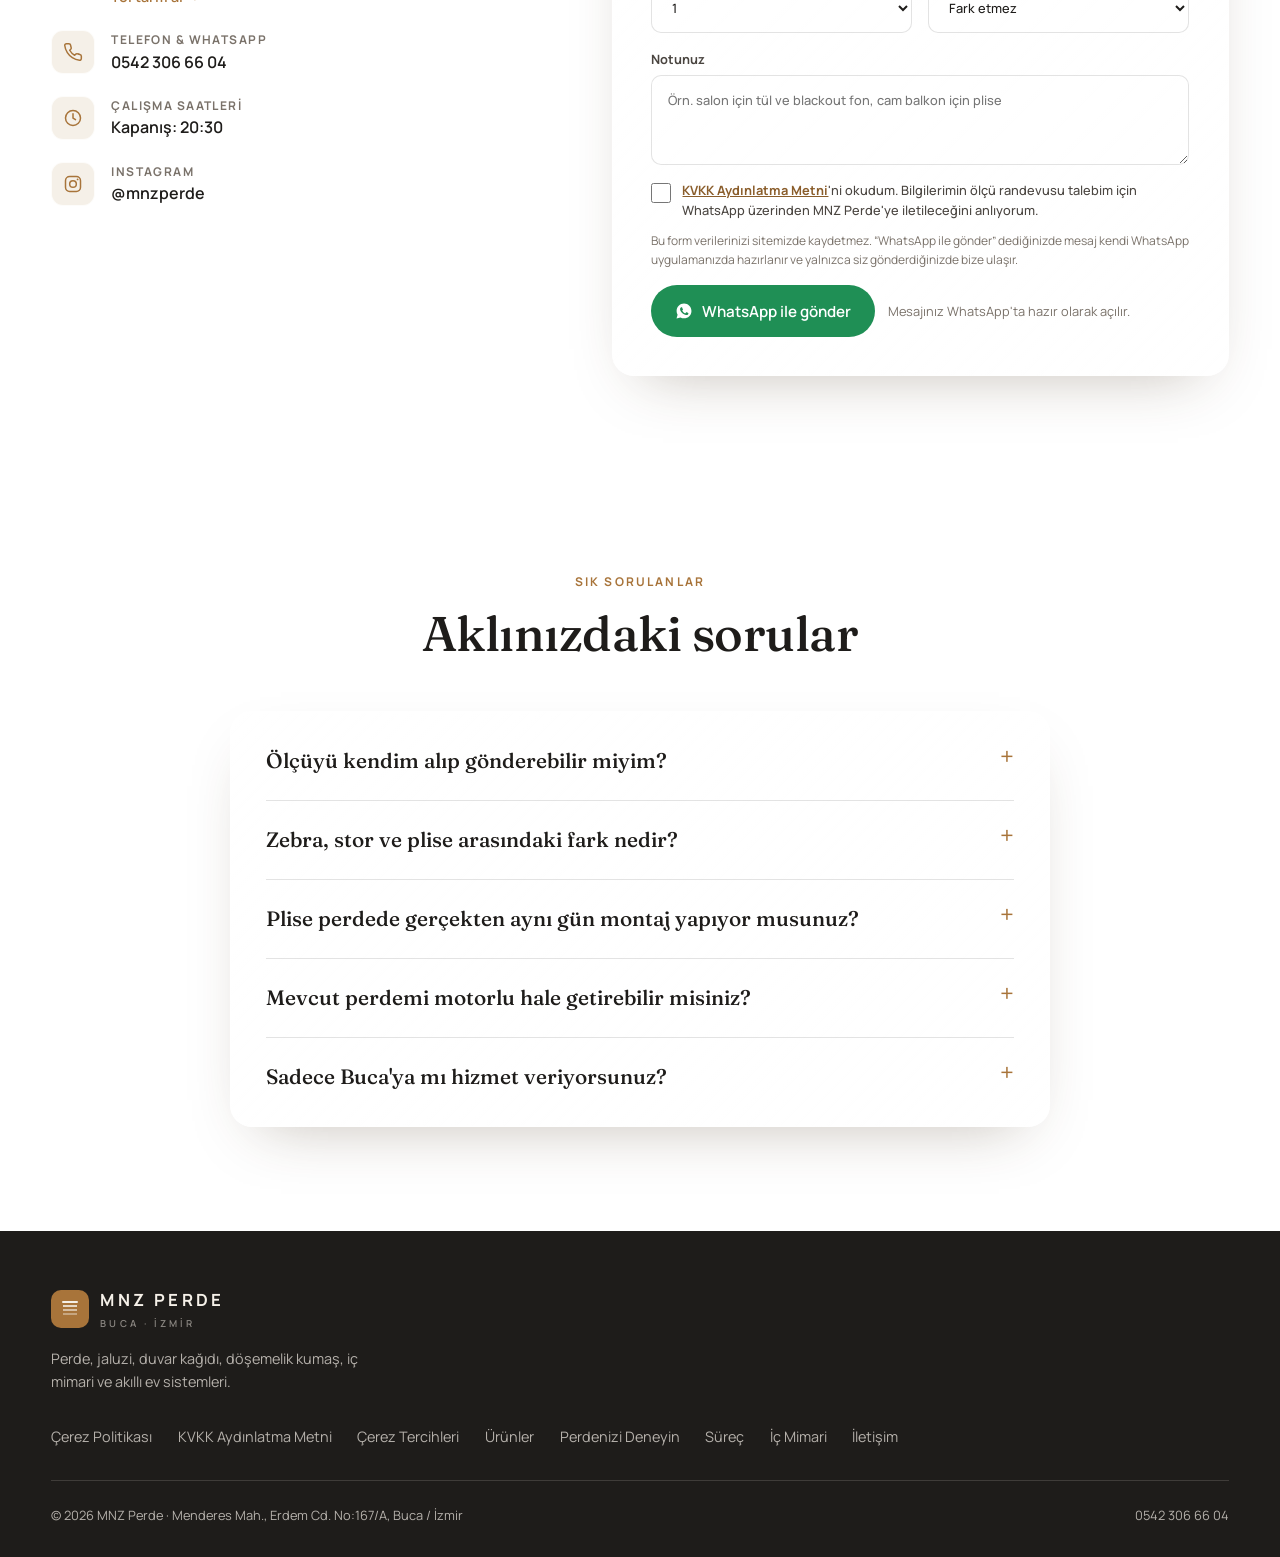
==== commit db9384fc: "KVKK uyumlu çerez yönetimi, Çerez Politikası, KVKK Aydınlatma Metni - Bağımlılıksız izin yönetimi (a" ====
--- a/index.html
+++ b/index.html
@@ -5,9 +5,10 @@
 <meta name="viewport" content="width=device-width, initial-scale=1">
 <title>MNZ Perde | Buca İzmir – Özel Ölçü Perde, Jaluzi ve Akıllı Ev</title>
 <meta name="description" content="MNZ Perde, Buca İzmir: özel ölçü tül ve fon perde, stor, zebra, plise, ahşap jaluzi, motorlu perde, duvar kağıdı ve döşemelik kumaş. Ölçü, tasarım, imalat ve montaj tek elden.">
-<link rel="preconnect" href="https://fonts.googleapis.com">
-<link rel="preconnect" href="https://fonts.gstatic.com" crossorigin>
-<link href="https://fonts.googleapis.com/css2?family=Fraunces:opsz,wght@9..144,300;9..144,500;9..144,600&family=Manrope:wght@400;500;600;700&display=swap" rel="stylesheet">
+<link rel="preload" href="assets/fonts/fraunces-latin-500-normal.woff2" as="font" type="font/woff2" crossorigin>
+<link rel="preload" href="assets/fonts/manrope-latin-400-normal.woff2" as="font" type="font/woff2" crossorigin>
+<link rel="stylesheet" href="assets/fonts.css">
+<link rel="stylesheet" href="assets/consent.css">
 <style>
 :root{
   --linen:#F5F0E8; --linen-2:#EDE5D8; --paper:#FBF8F3;
@@ -378,6 +379,11 @@
       <div><span class="eyebrow">Uygulamalarımız</span><h2>İzmir'deki evlerden</h2></div>
       <p>Instagram'da paylaştığımız son işlerimiz burada otomatik olarak görünür. İzlemek için üzerine gelin ya da dokunun.</p>
     </div>
+    <div id="ig-consent" class="cc-embed glass">
+      <div class="ico"><svg width="26" height="26" viewBox="0 0 24 24" style="color:#1E1C1A"><use href="#i-ig"/></svg></div>
+      <div><b>Instagram paylaşımlarımız</b><p>Son işlerimizi gösteren bu bölüm Behold ve Instagram (Meta) sunucularından yüklenir. Görüntülediğinizde IP adresiniz ve tarayıcı bilgileriniz bu sağlayıcılara iletilir. Bu nedenle yalnızca izninizle yüklenir. <a href="cerez-politikasi.html" style="color:#8A5D2B;font-weight:700">Ayrıntılar</a></p></div>
+      <div class="cc-embed-actions"><button type="button" class="btn btn-dark" id="ig-allow">İçeriği göster</button><a class="btn btn-line" href="https://www.instagram.com/mnzperde/" target="_blank" rel="noopener">Instagram'da aç</a></div>
+    </div>
     <div id="ig-wrap" hidden>
       <div class="ig-head"><img id="ig-avatar" alt="" onerror="this.style.display='none'"><div><b>@mnzperde</b><span id="ig-stats">Instagram'dan son paylaşımlar</span></div></div>
       <div class="ig-grid" id="ig-grid"></div>
@@ -534,6 +540,11 @@
         <label>Size uygun zaman<select id="f-time"><option>Fark etmez</option><option>Hafta içi sabah</option><option>Hafta içi öğleden sonra</option><option>Akşam</option><option>Cumartesi</option></select></label>
       </div>
       <label>Notunuz<textarea id="f-note" placeholder="Örn. salon için tül ve blackout fon, cam balkon için plise"></textarea></label>
+      <label class="kvkk-check" style="display:flex;gap:.7rem;align-items:flex-start;font-weight:500;font-size:.8rem;line-height:1.5;color:var(--ink-2)">
+        <input type="checkbox" id="f-kvkk" style="width:20px;height:20px;margin:.1rem 0 0;flex:none;accent-color:var(--brass)" aria-describedby="kvkk-note">
+        <span><a href="kvkk-aydinlatma-metni.html" target="_blank" rel="noopener" style="color:var(--brass-d);font-weight:700;text-decoration:underline">KVKK Aydınlatma Metni</a>'ni okudum. Bilgilerimin ölçü randevusu talebim için WhatsApp üzerinden MNZ Perde'ye iletileceğini anlıyorum.</span>
+      </label>
+      <p id="kvkk-note" style="font-size:.75rem;color:var(--muted);margin:-.3rem 0 1rem">Bu form verilerinizi sitemizde kaydetmez. “WhatsApp ile gönder” dediğinizde mesaj kendi WhatsApp uygulamanızda hazırlanır ve yalnızca siz gönderdiğinizde bize ulaşır.</p>
       <div class="form-actions">
         <button class="btn btn-wa" type="submit"><svg><use href="#i-wa"/></svg> WhatsApp ile gönder</button>
         <span class="form-hint" id="hint">Mesajınız WhatsApp'ta hazır olarak açılır.</span>
@@ -565,7 +576,7 @@
         <a href="#top" class="logo"><span class="logo-mark"><svg width="20" height="20" viewBox="0 0 20 20"><g fill="#F5F0E8"><rect x="2" y="2" width="16" height="2" rx="1"/><rect x="3" y="6" width="14" height="2" opacity=".8"/><rect x="3" y="10" width="14" height="2" opacity=".6"/><rect x="3" y="14" width="14" height="2" opacity=".4"/></g></svg></span><span>MNZ PERDE<small style="color:rgba(245,240,232,.5)">BUCA · İZMİR</small></span></a>
         <p style="margin-top:1rem;max-width:22rem">Perde, jaluzi, duvar kağıdı, döşemelik kumaş, iç mimari ve akıllı ev sistemleri.</p>
       </div>
-      <nav><a href="#urunler">Ürünler</a><a href="#dene">Perdenizi Deneyin</a><a href="#surec">Süreç</a><a href="#ic-mimari">İç Mimari</a><a href="#iletisim">İletişim</a></nav>
+      <nav><a href="cerez-politikasi.html">Çerez Politikası</a><a href="kvkk-aydinlatma-metni.html">KVKK Aydınlatma Metni</a><a href="#" data-cc-open role="button">Çerez Tercihleri</a><a href="#urunler">Ürünler</a><a href="#dene">Perdenizi Deneyin</a><a href="#surec">Süreç</a><a href="#ic-mimari">İç Mimari</a><a href="#iletisim">İletişim</a></nav>
     </div>
     <div class="copy"><span>© <span id="yr"></span> MNZ Perde · Menderes Mah., Erdem Cd. No:167/A, Buca / İzmir</span><span>0542 306 66 04</span></div>
   </div>
@@ -573,6 +584,7 @@
 
 <a class="wa-float" href="https://wa.me/905423066604?text=Merhaba%20MNZ%20Perde%2C%20perde%20i%C3%A7in%20bilgi%20almak%20istiyorum." target="_blank" rel="noopener" aria-label="WhatsApp ile yazın"><svg><use href="#i-wa"/></svg></a>
 
+<script src="assets/consent.js"></script>
 <script>
 
 /* dalgalanan beyaz tül */
@@ -606,8 +618,8 @@
 })();
 
 
-/* Instagram akışı (Behold) */
-(function(){
+/* Instagram akışı (Behold) – yalnızca 'İşlevsel' izni ile yüklenir */
+function loadInstagram(){
   const FEED='https://feeds.behold.so/BggNkdbDCQ99iHTlolMB';
   const esc=t=>(t||'').replace(/[&<>"]/g,c=>({'&':'&amp;','<':'&lt;','>':'&gt;','"':'&quot;'}[c]));
   const tarih=d=>{try{return new Date(d).toLocaleDateString('tr-TR',{day:'numeric',month:'long'})}catch(_){return''}};
@@ -630,7 +642,9 @@
     document.getElementById('ig-wrap').hidden=false;
     document.querySelector('#galeri .gallery').style.display='none';
   }).catch(()=>{});
-})();
+}
+document.getElementById('ig-allow').addEventListener('click',()=>window.MNZConsent&&MNZConsent.grant('functional'));
+if(window.MNZConsent){MNZConsent.whenGranted('functional',()=>{const c=document.getElementById('ig-consent');if(c)c.style.display='none';loadInstagram();});}
 
 
 /* hero arka plan videosu */
@@ -675,6 +689,7 @@
   const v=id=>document.getElementById(id).value.trim();
   const hint=document.getElementById('hint');
   if(!v('f-name')||!v('f-phone')){hint.textContent='Lütfen adınızı ve telefonunuzu yazın.';hint.classList.add('err');return}
+  if(!document.getElementById('f-kvkk').checked){hint.textContent='Devam etmek için KVKK Aydınlatma Metni\'ni okuduğunuzu onaylayın.';hint.classList.add('err');document.getElementById('f-kvkk').focus();return}
   hint.classList.remove('err');
   const msg=`Merhaba MNZ Perde, ölçü randevusu almak istiyorum.
 Ad Soyad: ${v('f-name')}
--- a/assets/fonts.css
+++ b/assets/fonts.css
@@ -0,0 +1,145 @@
+/* Yerel olarak barındırılan yazı tipleri (SIL Open Font License) – Fontsource */
+/* fraunces-latin-ext-300-normal */
+@font-face {
+  font-family: 'Fraunces';
+  font-style: normal;
+  font-display:swap;
+  font-weight: 300;
+  src:url(fonts/fraunces-latin-ext-300-normal.woff2) format('woff2');
+  unicode-range: U+0100-02BA,U+02BD-02C5,U+02C7-02CC,U+02CE-02D7,U+02DD-02FF,U+0304,U+0308,U+0329,U+1D00-1DBF,U+1E00-1E9F,U+1EF2-1EFF,U+2020,U+20A0-20AB,U+20AD-20C0,U+2113,U+2C60-2C7F,U+A720-A7FF;
+}
+/* fraunces-latin-300-normal */
+@font-face {
+  font-family: 'Fraunces';
+  font-style: normal;
+  font-display:swap;
+  font-weight: 300;
+  src:url(fonts/fraunces-latin-300-normal.woff2) format('woff2');
+  unicode-range: U+0000-00FF,U+0131,U+0152-0153,U+02BB-02BC,U+02C6,U+02DA,U+02DC,U+0304,U+0308,U+0329,U+2000-206F,U+20AC,U+2122,U+2191,U+2193,U+2212,U+2215,U+FEFF,U+FFFD;
+}
+/* fraunces-latin-ext-500-normal */
+@font-face {
+  font-family: 'Fraunces';
+  font-style: normal;
+  font-display:swap;
+  font-weight: 500;
+  src:url(fonts/fraunces-latin-ext-500-normal.woff2) format('woff2');
+  unicode-range: U+0100-02BA,U+02BD-02C5,U+02C7-02CC,U+02CE-02D7,U+02DD-02FF,U+0304,U+0308,U+0329,U+1D00-1DBF,U+1E00-1E9F,U+1EF2-1EFF,U+2020,U+20A0-20AB,U+20AD-20C0,U+2113,U+2C60-2C7F,U+A720-A7FF;
+}
+/* fraunces-latin-500-normal */
+@font-face {
+  font-family: 'Fraunces';
+  font-style: normal;
+  font-display:swap;
+  font-weight: 500;
+  src:url(fonts/fraunces-latin-500-normal.woff2) format('woff2');
+  unicode-range: U+0000-00FF,U+0131,U+0152-0153,U+02BB-02BC,U+02C6,U+02DA,U+02DC,U+0304,U+0308,U+0329,U+2000-206F,U+20AC,U+2122,U+2191,U+2193,U+2212,U+2215,U+FEFF,U+FFFD;
+}
+/* fraunces-latin-ext-600-normal */
+@font-face {
+  font-family: 'Fraunces';
+  font-style: normal;
+  font-display:swap;
+  font-weight: 600;
+  src:url(fonts/fraunces-latin-ext-600-normal.woff2) format('woff2');
+  unicode-range: U+0100-02BA,U+02BD-02C5,U+02C7-02CC,U+02CE-02D7,U+02DD-02FF,U+0304,U+0308,U+0329,U+1D00-1DBF,U+1E00-1E9F,U+1EF2-1EFF,U+2020,U+20A0-20AB,U+20AD-20C0,U+2113,U+2C60-2C7F,U+A720-A7FF;
+}
+/* fraunces-latin-600-normal */
+@font-face {
+  font-family: 'Fraunces';
+  font-style: normal;
+  font-display:swap;
+  font-weight: 600;
+  src:url(fonts/fraunces-latin-600-normal.woff2) format('woff2');
+  unicode-range: U+0000-00FF,U+0131,U+0152-0153,U+02BB-02BC,U+02C6,U+02DA,U+02DC,U+0304,U+0308,U+0329,U+2000-206F,U+20AC,U+2122,U+2191,U+2193,U+2212,U+2215,U+FEFF,U+FFFD;
+}
+/* fraunces-latin-ext-500-italic */
+@font-face {
+  font-family: 'Fraunces';
+  font-style: italic;
+  font-display:swap;
+  font-weight: 500;
+  src:url(fonts/fraunces-latin-ext-500-italic.woff2) format('woff2');
+  unicode-range: U+0100-02BA,U+02BD-02C5,U+02C7-02CC,U+02CE-02D7,U+02DD-02FF,U+0304,U+0308,U+0329,U+1D00-1DBF,U+1E00-1E9F,U+1EF2-1EFF,U+2020,U+20A0-20AB,U+20AD-20C0,U+2113,U+2C60-2C7F,U+A720-A7FF;
+}
+/* fraunces-latin-500-italic */
+@font-face {
+  font-family: 'Fraunces';
+  font-style: italic;
+  font-display:swap;
+  font-weight: 500;
+  src:url(fonts/fraunces-latin-500-italic.woff2) format('woff2');
+  unicode-range: U+0000-00FF,U+0131,U+0152-0153,U+02BB-02BC,U+02C6,U+02DA,U+02DC,U+0304,U+0308,U+0329,U+2000-206F,U+20AC,U+2122,U+2191,U+2193,U+2212,U+2215,U+FEFF,U+FFFD;
+}
+/* manrope-latin-ext-400-normal */
+@font-face {
+  font-family: 'Manrope';
+  font-style: normal;
+  font-display:swap;
+  font-weight: 400;
+  src:url(fonts/manrope-latin-ext-400-normal.woff2) format('woff2');
+  unicode-range: U+0100-02BA,U+02BD-02C5,U+02C7-02CC,U+02CE-02D7,U+02DD-02FF,U+0304,U+0308,U+0329,U+1D00-1DBF,U+1E00-1E9F,U+1EF2-1EFF,U+2020,U+20A0-20AB,U+20AD-20C0,U+2113,U+2C60-2C7F,U+A720-A7FF;
+}
+/* manrope-latin-400-normal */
+@font-face {
+  font-family: 'Manrope';
+  font-style: normal;
+  font-display:swap;
+  font-weight: 400;
+  src:url(fonts/manrope-latin-400-normal.woff2) format('woff2');
+  unicode-range: U+0000-00FF,U+0131,U+0152-0153,U+02BB-02BC,U+02C6,U+02DA,U+02DC,U+0304,U+0308,U+0329,U+2000-206F,U+20AC,U+2122,U+2191,U+2193,U+2212,U+2215,U+FEFF,U+FFFD;
+}
+/* manrope-latin-ext-500-normal */
+@font-face {
+  font-family: 'Manrope';
+  font-style: normal;
+  font-display:swap;
+  font-weight: 500;
+  src:url(fonts/manrope-latin-ext-500-normal.woff2) format('woff2');
+  unicode-range: U+0100-02BA,U+02BD-02C5,U+02C7-02CC,U+02CE-02D7,U+02DD-02FF,U+0304,U+0308,U+0329,U+1D00-1DBF,U+1E00-1E9F,U+1EF2-1EFF,U+2020,U+20A0-20AB,U+20AD-20C0,U+2113,U+2C60-2C7F,U+A720-A7FF;
+}
+/* manrope-latin-500-normal */
+@font-face {
+  font-family: 'Manrope';
+  font-style: normal;
+  font-display:swap;
+  font-weight: 500;
+  src:url(fonts/manrope-latin-500-normal.woff2) format('woff2');
+  unicode-range: U+0000-00FF,U+0131,U+0152-0153,U+02BB-02BC,U+02C6,U+02DA,U+02DC,U+0304,U+0308,U+0329,U+2000-206F,U+20AC,U+2122,U+2191,U+2193,U+2212,U+2215,U+FEFF,U+FFFD;
+}
+/* manrope-latin-ext-600-normal */
+@font-face {
+  font-family: 'Manrope';
+  font-style: normal;
+  font-display:swap;
+  font-weight: 600;
+  src:url(fonts/manrope-latin-ext-600-normal.woff2) format('woff2');
+  unicode-range: U+0100-02BA,U+02BD-02C5,U+02C7-02CC,U+02CE-02D7,U+02DD-02FF,U+0304,U+0308,U+0329,U+1D00-1DBF,U+1E00-1E9F,U+1EF2-1EFF,U+2020,U+20A0-20AB,U+20AD-20C0,U+2113,U+2C60-2C7F,U+A720-A7FF;
+}
+/* manrope-latin-600-normal */
+@font-face {
+  font-family: 'Manrope';
+  font-style: normal;
+  font-display:swap;
+  font-weight: 600;
+  src:url(fonts/manrope-latin-600-normal.woff2) format('woff2');
+  unicode-range: U+0000-00FF,U+0131,U+0152-0153,U+02BB-02BC,U+02C6,U+02DA,U+02DC,U+0304,U+0308,U+0329,U+2000-206F,U+20AC,U+2122,U+2191,U+2193,U+2212,U+2215,U+FEFF,U+FFFD;
+}
+/* manrope-latin-ext-700-normal */
+@font-face {
+  font-family: 'Manrope';
+  font-style: normal;
+  font-display:swap;
+  font-weight: 700;
+  src:url(fonts/manrope-latin-ext-700-normal.woff2) format('woff2');
+  unicode-range: U+0100-02BA,U+02BD-02C5,U+02C7-02CC,U+02CE-02D7,U+02DD-02FF,U+0304,U+0308,U+0329,U+1D00-1DBF,U+1E00-1E9F,U+1EF2-1EFF,U+2020,U+20A0-20AB,U+20AD-20C0,U+2113,U+2C60-2C7F,U+A720-A7FF;
+}
+/* manrope-latin-700-normal */
+@font-face {
+  font-family: 'Manrope';
+  font-style: normal;
+  font-display:swap;
+  font-weight: 700;
+  src:url(fonts/manrope-latin-700-normal.woff2) format('woff2');
+  unicode-range: U+0000-00FF,U+0131,U+0152-0153,U+02BB-02BC,U+02C6,U+02DA,U+02DC,U+0304,U+0308,U+0329,U+2000-206F,U+20AC,U+2122,U+2191,U+2193,U+2212,U+2215,U+FEFF,U+FFFD;
+}
--- a/assets/consent.css
+++ b/assets/consent.css
@@ -0,0 +1,76 @@
+/* MNZ Perde – Çerez yönetimi (bağımlılıksız) */
+.cc-hidden{display:none!important}
+.cc-banner{position:fixed;left:50%;bottom:16px;transform:translateX(-50%);z-index:90;width:min(980px,calc(100vw - 24px));
+  background:linear-gradient(135deg,rgba(255,255,255,.9),rgba(251,248,243,.82));backdrop-filter:blur(18px) saturate(150%);-webkit-backdrop-filter:blur(18px) saturate(150%);
+  border:1px solid rgba(255,255,255,.85);border-radius:22px;box-shadow:0 24px 60px -24px rgba(50,35,20,.45),inset 0 1px 0 #fff;
+  padding:1.4rem 1.6rem;display:grid;grid-template-columns:1fr auto;gap:1.2rem 2rem;align-items:center;
+  font-family:"Manrope",system-ui,sans-serif;color:#1E1C1A;animation:cc-in .45s ease}
+@keyframes cc-in{from{opacity:0;transform:translate(-50%,16px)}to{opacity:1;transform:translate(-50%,0)}}
+.cc-banner h2{font-family:"Fraunces",Georgia,serif;font-weight:500;font-size:1.25rem;line-height:1.2;margin:0 0 .4rem}
+.cc-banner p{margin:0;font-size:.88rem;line-height:1.55;color:#4A4540;max-width:40rem}
+.cc-links{margin-top:.55rem;font-size:.8rem;display:flex;gap:1rem;flex-wrap:wrap}
+.cc-links a{color:#8A5D2B;font-weight:600;text-decoration:underline;text-underline-offset:3px}
+.cc-actions{display:grid;grid-template-columns:repeat(3,auto);gap:.55rem}
+.cc-btn{font:inherit;font-size:.86rem;font-weight:700;cursor:pointer;border-radius:999px;padding:.78rem 1.15rem;min-height:44px;
+  border:1.5px solid #1E1C1A;background:#1E1C1A;color:#F5F0E8;transition:transform .15s,background .15s;white-space:nowrap}
+.cc-btn:hover{transform:translateY(-1px);background:#3A3633}
+.cc-btn:focus-visible,.cc-switch input:focus-visible+span,.cc-close:focus-visible,.cc-links a:focus-visible,.cc-details summary:focus-visible{outline:3px solid #A8743A;outline-offset:3px}
+body.cc-open .wa-float{bottom:calc(var(--cc-h,140px) + 28px)}
+@media(max-width:860px){
+  .cc-banner{grid-template-columns:1fr;padding:1.15rem 1.15rem 1.2rem;bottom:10px;gap:.9rem}
+  .cc-banner h2{font-size:1.1rem}.cc-banner p{font-size:.83rem}
+  .cc-actions{grid-template-columns:1fr 1fr}
+  .cc-actions .cc-btn:last-child{grid-column:1 / -1}
+  .cc-btn{padding:.7rem .8rem;font-size:.82rem}
+}
+
+/* Tercih paneli */
+.cc-overlay{position:fixed;inset:0;z-index:100;background:rgba(30,28,26,.42);backdrop-filter:blur(4px);-webkit-backdrop-filter:blur(4px);
+  display:flex;align-items:center;justify-content:center;padding:16px;font-family:"Manrope",system-ui,sans-serif;color:#1E1C1A}
+.cc-dialog{width:min(640px,100%);max-height:min(88vh,820px);overflow:auto;background:#FBF8F3;border-radius:24px;border:1px solid rgba(255,255,255,.9);
+  box-shadow:0 40px 90px -30px rgba(0,0,0,.55);padding:1.8rem 1.8rem 1.4rem;position:relative;animation:cc-pop .3s ease}
+@keyframes cc-pop{from{opacity:0;transform:scale(.97)}to{opacity:1;transform:none}}
+.cc-dialog h2{font-family:"Fraunces",Georgia,serif;font-weight:500;font-size:1.6rem;margin:0 2.5rem .5rem 0;line-height:1.15}
+.cc-dialog > p{font-size:.88rem;color:#4A4540;margin:0 0 1.2rem;line-height:1.55}
+.cc-close{position:absolute;top:14px;right:14px;width:42px;height:42px;border-radius:50%;border:0;background:#EDE5D8;cursor:pointer;font-size:1.3rem;line-height:1;color:#1E1C1A}
+.cc-cat{border:1px solid rgba(30,28,26,.12);border-radius:16px;padding:1rem 1.1rem;margin-bottom:.7rem;background:#fff}
+.cc-cat-head{display:flex;justify-content:space-between;align-items:center;gap:1rem}
+.cc-cat-head h3{font-size:.98rem;margin:0;font-weight:700}
+.cc-cat p{font-size:.83rem;color:#4A4540;margin:.45rem 0 0;line-height:1.5}
+.cc-state{font-size:.75rem;font-weight:700;color:#7A726A;white-space:nowrap}
+.cc-switch{position:relative;display:inline-flex;align-items:center;gap:.5rem;cursor:pointer;flex:none}
+.cc-switch input{position:absolute;opacity:0;width:1px;height:1px}
+.cc-switch span{width:48px;height:28px;border-radius:999px;background:#CFC6B8;position:relative;transition:background .2s}
+.cc-switch span::after{content:"";position:absolute;top:3px;left:3px;width:22px;height:22px;border-radius:50%;background:#fff;box-shadow:0 1px 3px rgba(0,0,0,.25);transition:transform .2s}
+.cc-switch input:checked+span{background:#1F8F55}
+.cc-switch input:checked+span::after{transform:translateX(20px)}
+.cc-switch input:disabled+span{opacity:.55;cursor:not-allowed}
+.cc-details{margin-top:.55rem;font-size:.8rem}
+.cc-details summary{cursor:pointer;color:#8A5D2B;font-weight:700}
+.cc-details ul{margin:.5rem 0 0;padding-left:1.1rem;color:#4A4540;line-height:1.5}
+.cc-details li{margin-bottom:.35rem}
+.cc-dialog-actions{display:grid;grid-template-columns:repeat(3,1fr);gap:.55rem;margin-top:1.1rem;position:sticky;bottom:-1.4rem;background:#FBF8F3;padding:.8rem 0 1.2rem}
+.cc-meta{font-size:.74rem;color:#7A726A;margin-top:.2rem}
+@media(max-width:560px){.cc-dialog{padding:1.4rem 1.1rem 1rem;border-radius:20px}.cc-dialog-actions{grid-template-columns:1fr}.cc-dialog h2{font-size:1.35rem}}
+
+/* İzin bekleyen dış içerik (Instagram) */
+.cc-embed{display:grid;grid-template-columns:auto 1fr auto;gap:1.2rem;align-items:center;border-radius:22px;padding:1.4rem 1.6rem;margin-bottom:1.6rem}
+.cc-embed .ico{width:52px;height:52px;border-radius:14px;display:grid;place-items:center;background:linear-gradient(135deg,#F2D7B0,#E7B9A6)}
+.cc-embed b{display:block;font-size:1.02rem;margin-bottom:.2rem}
+.cc-embed p{margin:0;font-size:.85rem;color:#4A4540;line-height:1.5}
+.cc-embed .cc-embed-actions{display:flex;gap:.5rem;flex-wrap:wrap;justify-content:flex-end}
+@media(max-width:760px){.cc-embed{grid-template-columns:1fr;text-align:left}.cc-embed .cc-embed-actions{justify-content:flex-start}}
+@media(prefers-reduced-motion:reduce){.cc-banner,.cc-dialog{animation:none}}
+/* sitenin genel summary stilini ezmemek için */
+.cc-details summary{font-family:"Manrope",system-ui,sans-serif;font-size:.8rem;font-weight:700;display:list-item;list-style:revert;color:#8A5D2B}
+.cc-details summary::after{content:none!important}
+.cc-details summary::-webkit-details-marker{display:revert}
+@media(max-width:560px){
+  .cc-banner{padding:1rem 1rem 1.05rem;gap:.75rem}
+  .cc-banner p{font-size:.78rem;line-height:1.5}
+  .cc-links{margin-top:.4rem;font-size:.76rem}
+  .cc-actions{grid-template-columns:repeat(3,1fr);gap:.4rem}
+  .cc-actions .cc-btn:last-child{grid-column:auto}
+  .cc-btn{font-size:.74rem;padding:.6rem .35rem;white-space:normal;line-height:1.2}
+}
+.cc-dialog details.cc-details{padding:0;border:0;margin-top:.55rem}
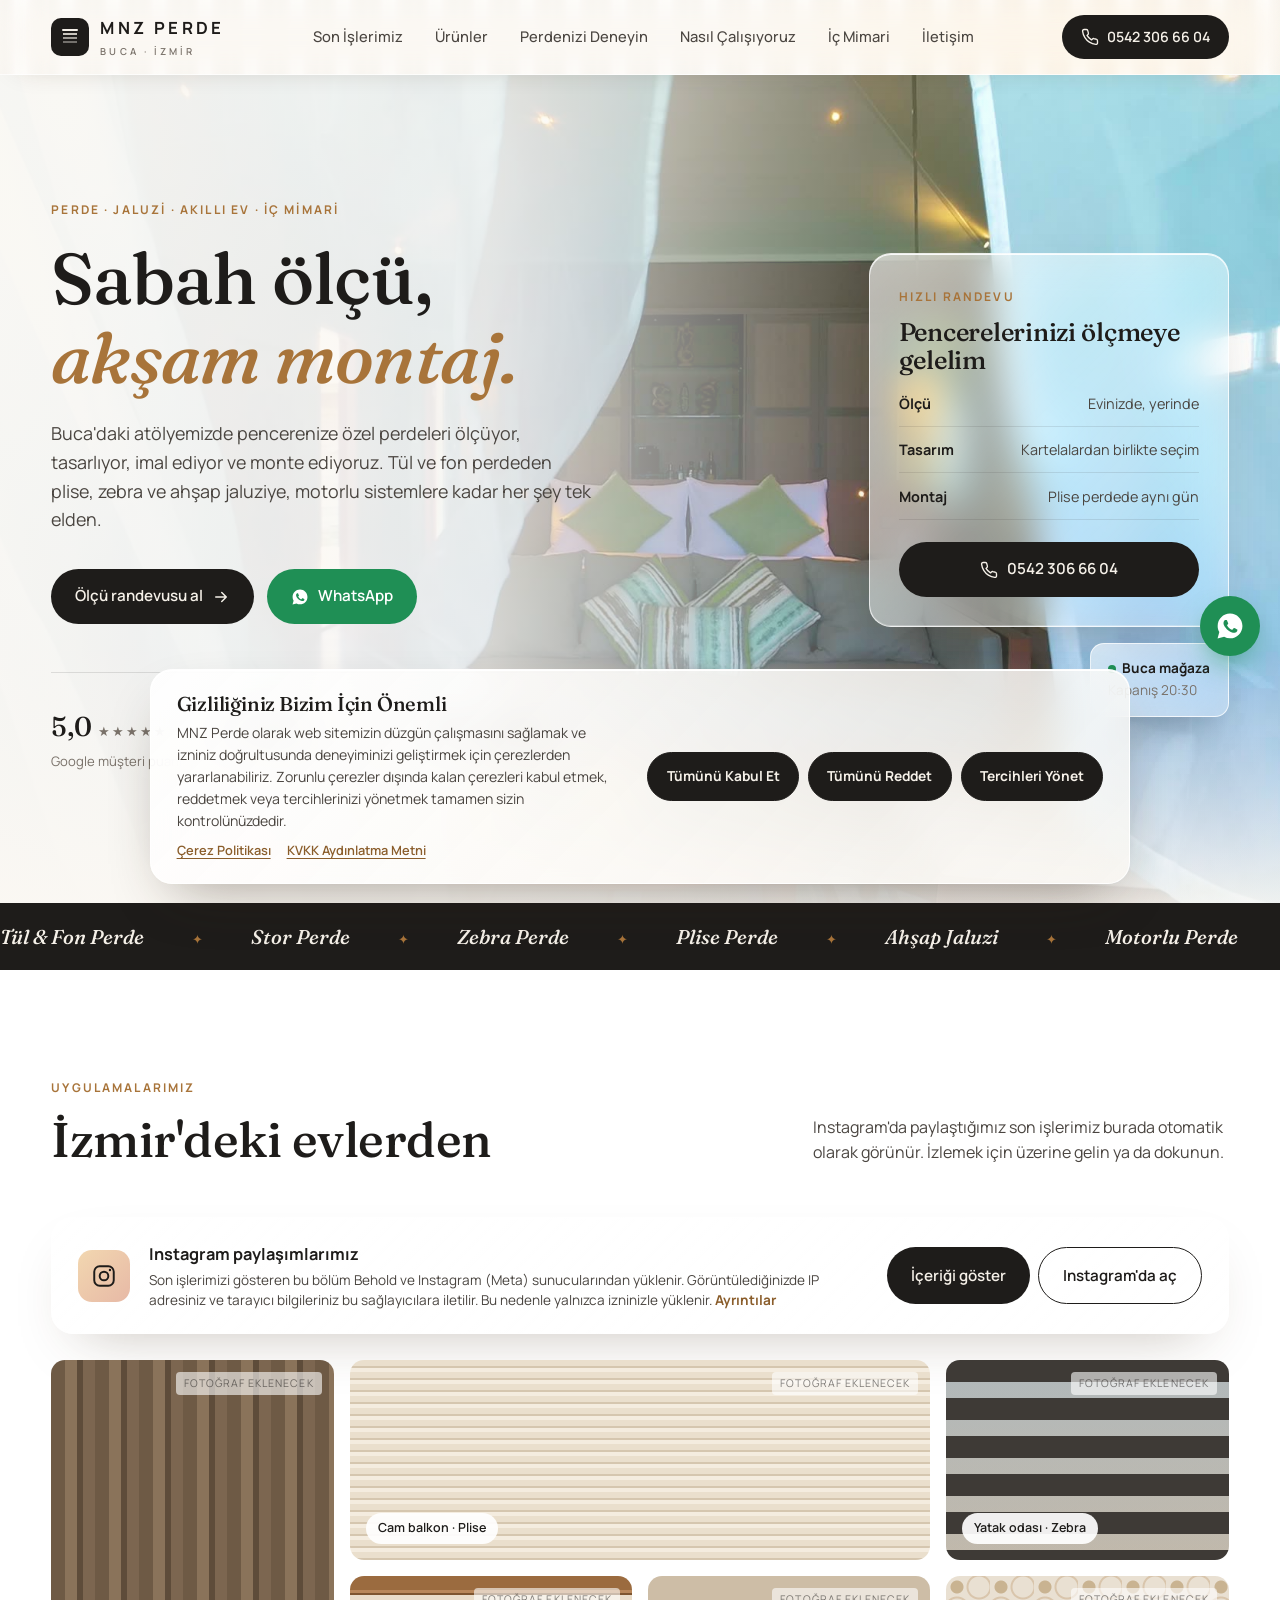
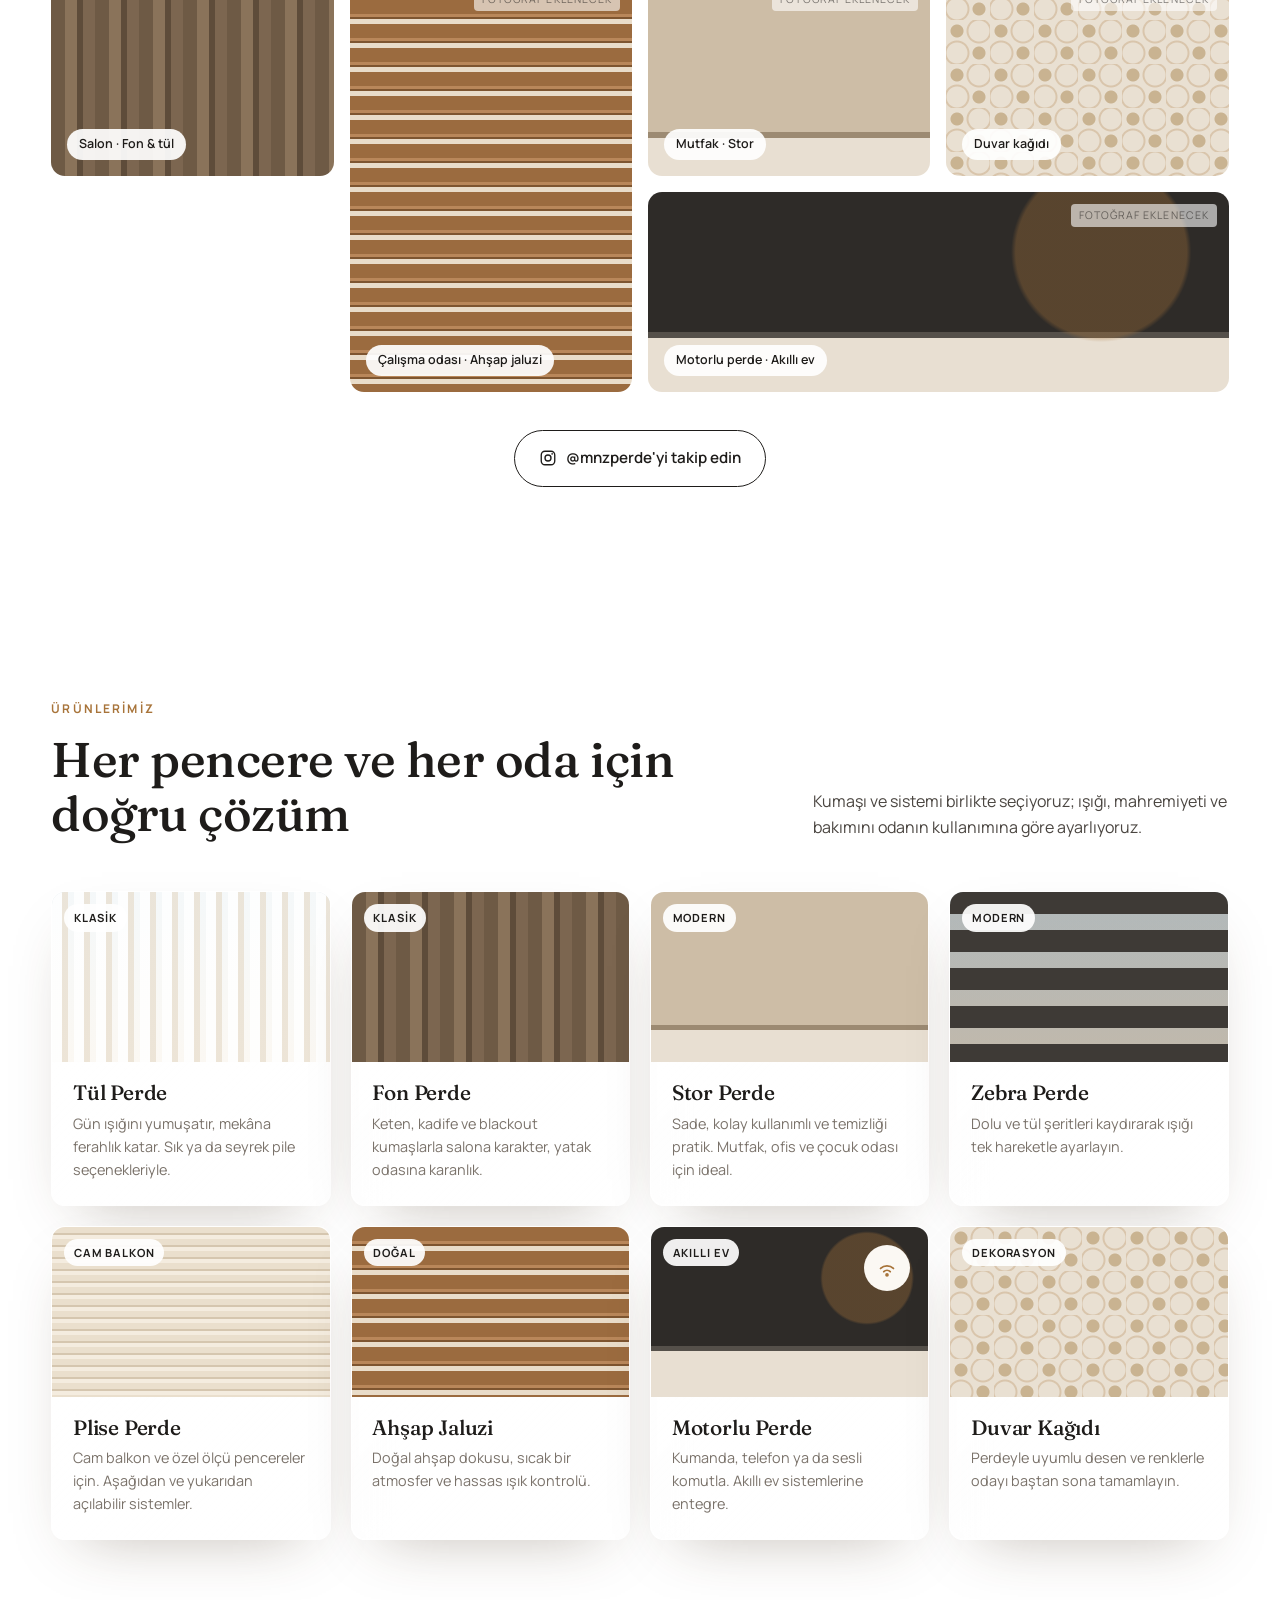
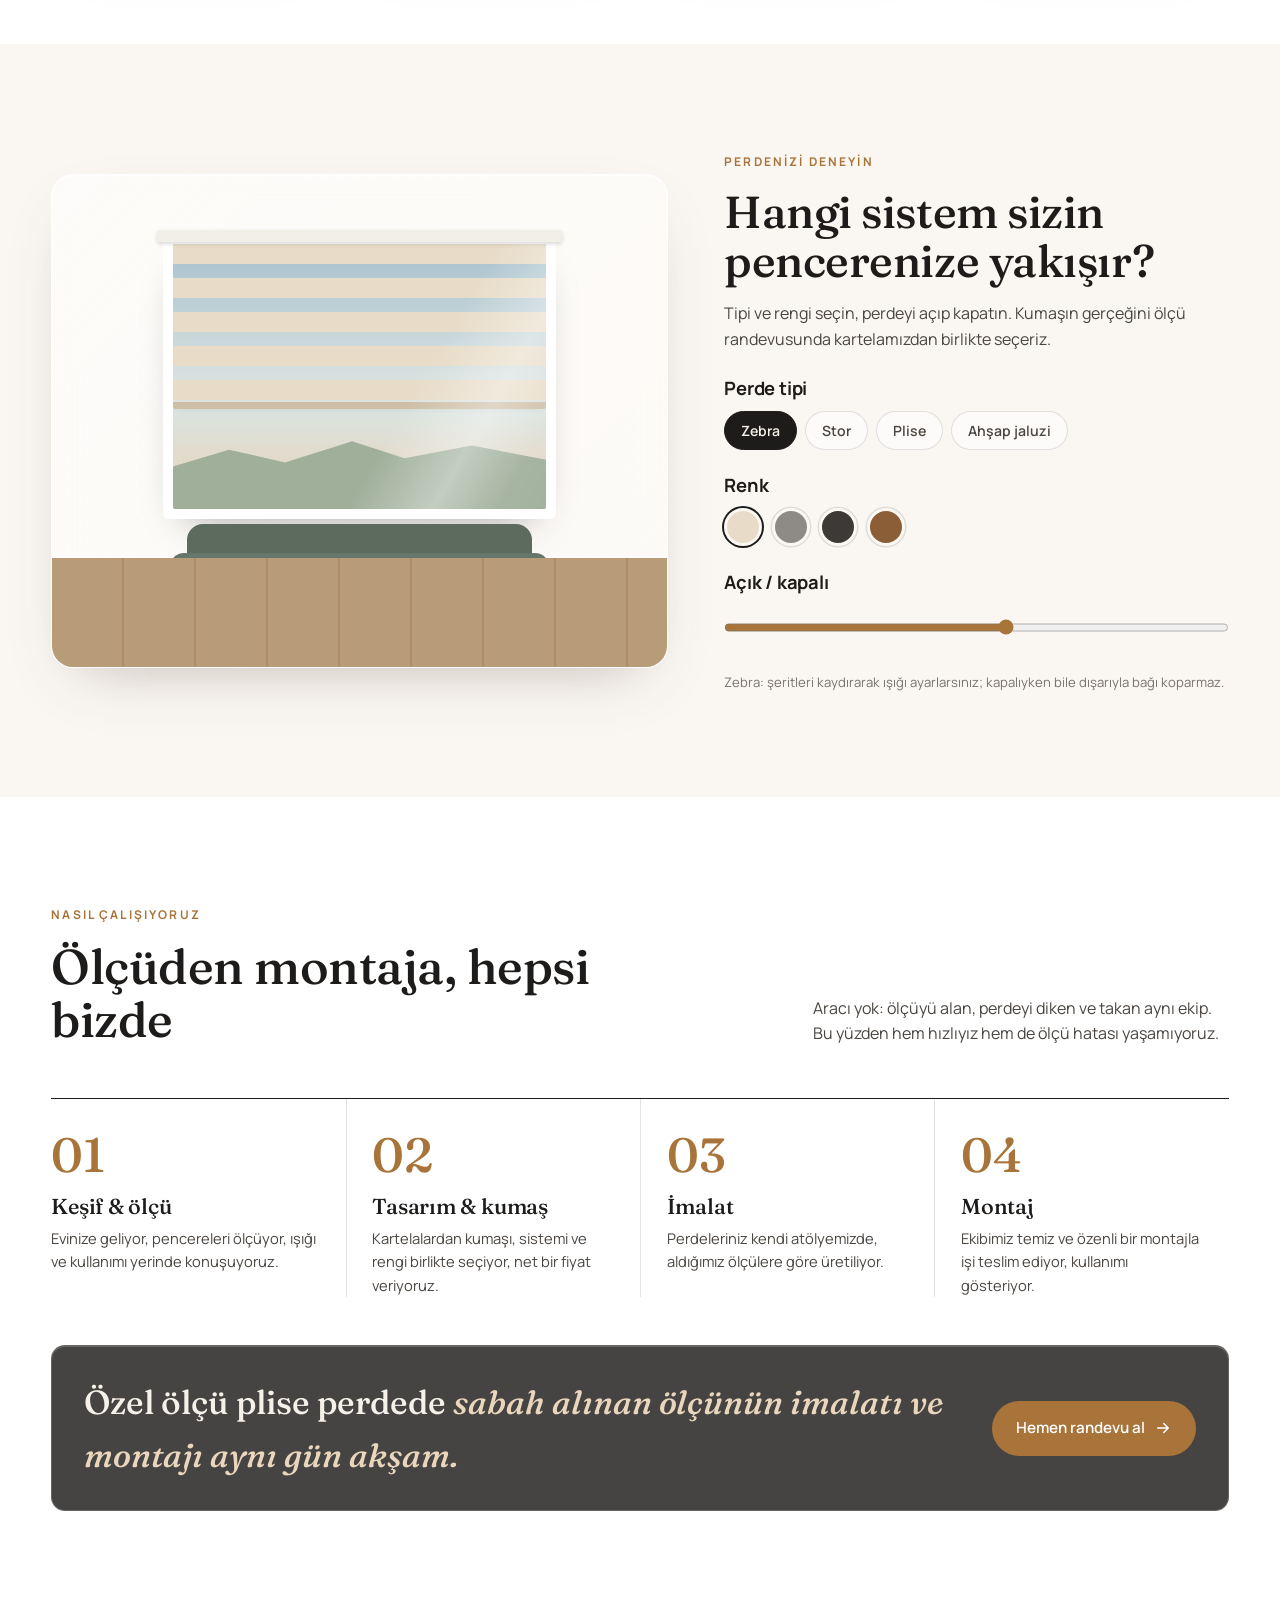
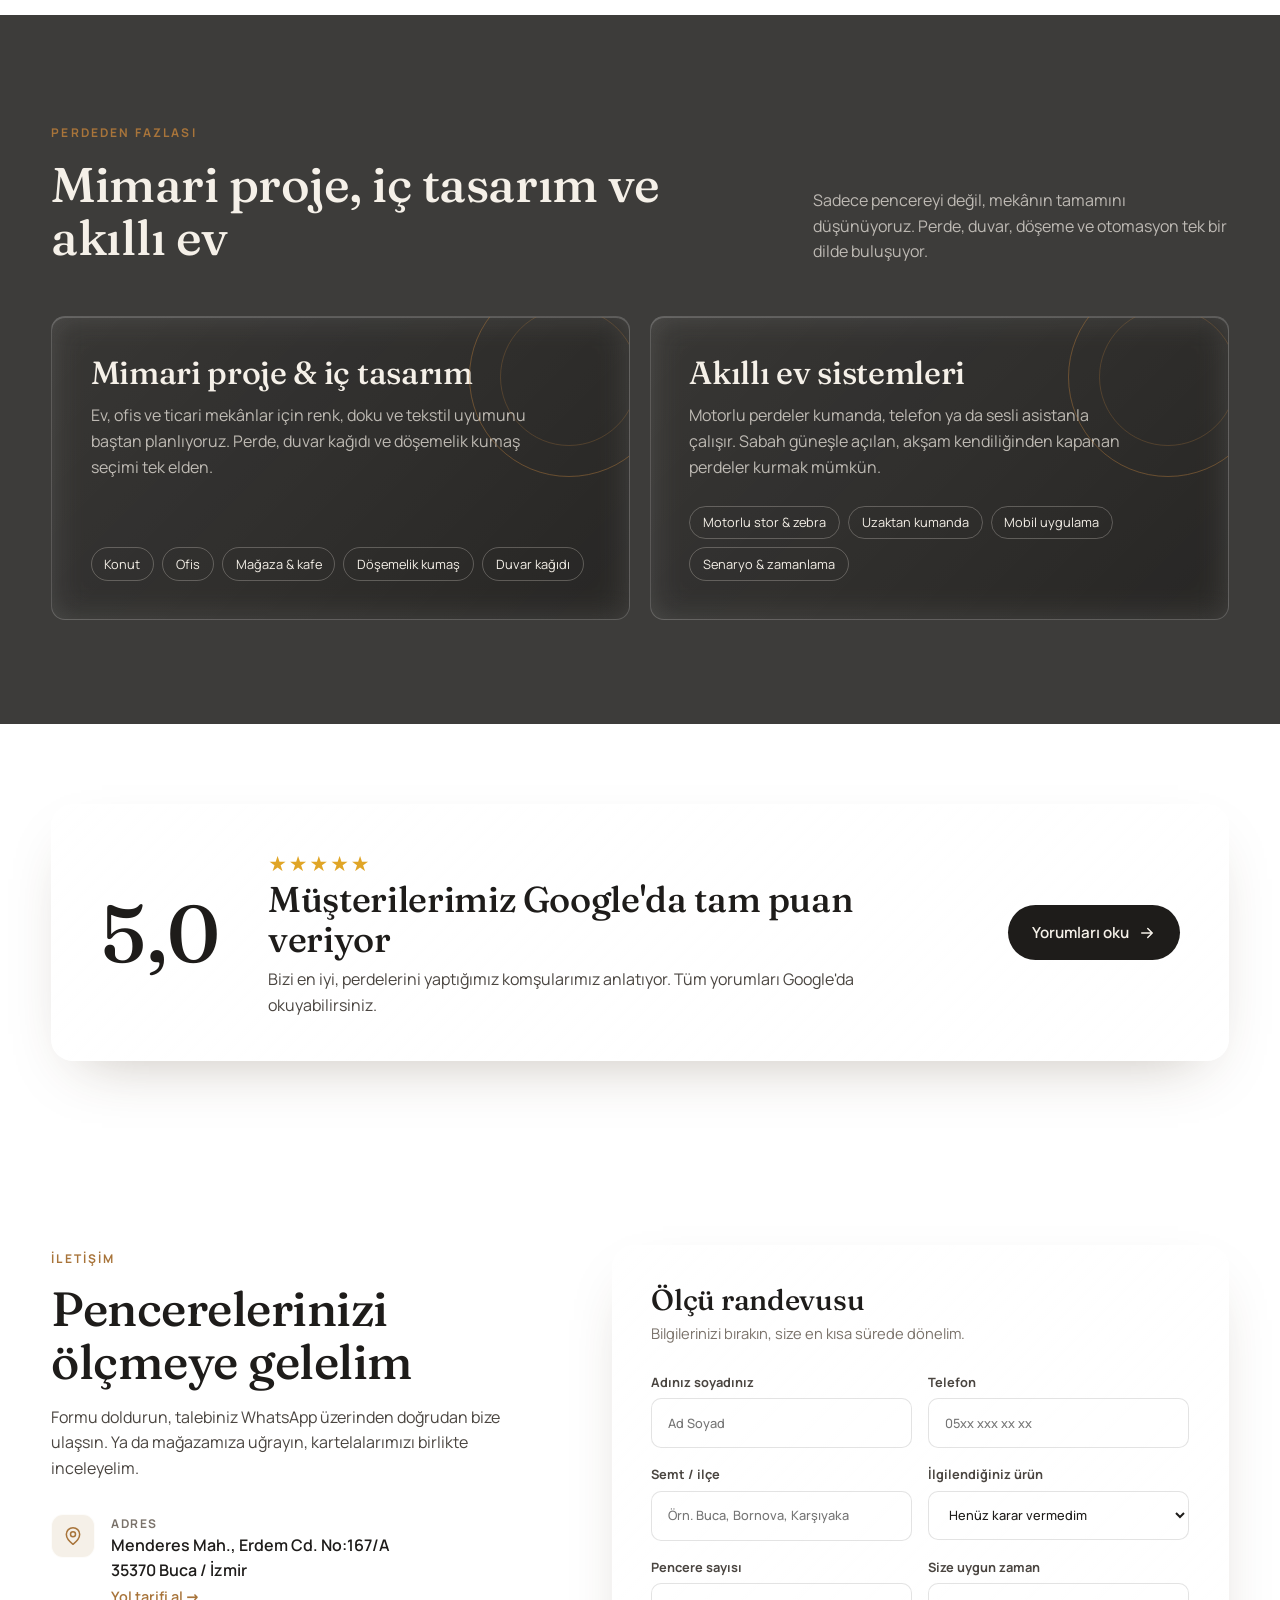
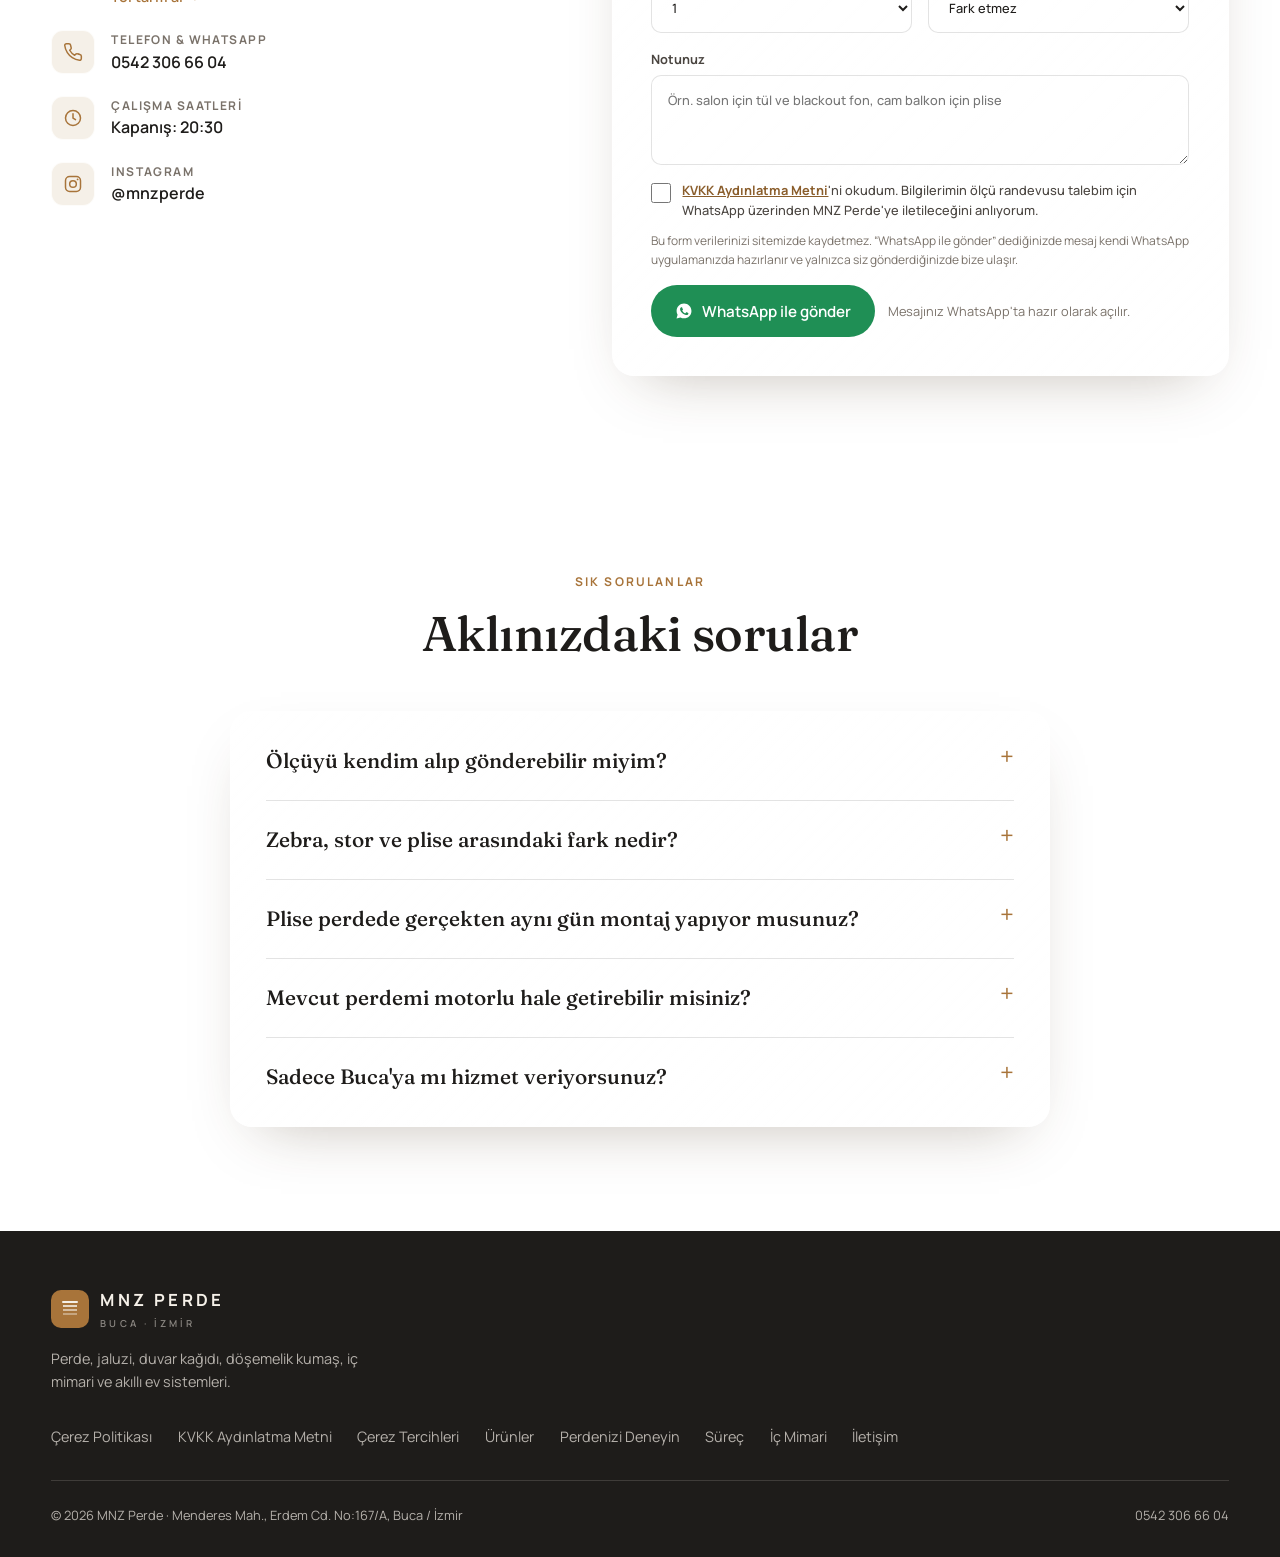
==== commit 8ef65395: "Startseite: Willkommensbild (4 Sekunden) mit Überspringen-Button Co-Authored-By: Claude Opus 5.5 <no" ====
--- a/index.html
+++ b/index.html
@@ -125,6 +125,21 @@
 .hero-side .badge{position:static}
 @media(max-width:920px){.hero-shade{background:linear-gradient(180deg,rgba(251,248,243,.9) 0%,rgba(251,248,243,.78) 55%,rgba(251,248,243,.92) 100%)}.hero-side{align-items:stretch}.quick{width:100%}.hero-side .badge{display:none}}
 
+
+/* KARŞILAMA (4 sn) */
+.intro{position:fixed;inset:0;z-index:120;display:flex;align-items:center;justify-content:center;padding:3vh 4vw;
+  background:radial-gradient(circle at 50% 40%,rgba(255,255,255,.78),rgba(245,240,232,.86));backdrop-filter:blur(14px) saturate(140%);-webkit-backdrop-filter:blur(14px) saturate(140%);
+  opacity:0;transition:opacity .5s ease}
+.intro.show{opacity:1}
+.intro img{max-height:88vh;max-width:min(92vw,620px);width:auto;height:auto;filter:drop-shadow(0 30px 40px rgba(60,40,20,.28));transform:translateY(24px) scale(.97);transition:transform .7s cubic-bezier(.2,.8,.2,1)}
+.intro.show img{transform:none}
+.intro-skip{position:absolute;top:18px;right:18px;border:1px solid rgba(255,255,255,.9);background:rgba(255,255,255,.7);backdrop-filter:blur(10px);border-radius:999px;padding:.6rem 1.1rem;font:inherit;font-weight:700;font-size:.85rem;cursor:pointer;color:var(--ink)}
+.intro-skip:focus-visible{outline:3px solid var(--brass);outline-offset:3px}
+.intro-bar{position:absolute;left:50%;bottom:22px;transform:translateX(-50%);width:min(240px,50vw);height:4px;border-radius:4px;background:rgba(30,28,26,.12);overflow:hidden}
+.intro-bar span{display:block;height:100%;width:0;background:var(--brass)}
+.intro.show .intro-bar span{width:100%;transition:width 4s linear}
+@media(prefers-reduced-motion:reduce){.intro,.intro img{transition:none}.intro.show .intro-bar span{transition:none}}
+
 /* MARQUEE */
 .strip{background:var(--ink);color:var(--linen);overflow:hidden;padding:1.1rem 0;white-space:nowrap}
 .strip-track{display:inline-flex;gap:3rem;animation:mq 30s linear infinite;font-family:var(--serif);font-size:1.25rem;font-style:italic}
@@ -310,6 +325,11 @@
   <symbol id="i-arrow" viewBox="0 0 24 24"><path d="M5 12h14M13 6l6 6-6 6" fill="none" stroke="currentColor" stroke-width="2" stroke-linecap="round" stroke-linejoin="round"/></symbol>
 </svg>
 
+<div class="intro" id="intro" role="dialog" aria-modal="true" aria-label="MNZ Perde'ye hoş geldiniz">
+  <img src="assets/hosgeldiniz.webp" width="842" height="1300" alt="MNZ Perde: MNZ Perde'ye hoş geldiniz! Size en iyi perde seçiminde yardımcı olacağım." decoding="async" fetchpriority="high">
+  <button type="button" class="intro-skip" id="introSkip">Geç ×</button>
+  <div class="intro-bar" aria-hidden="true"><span></span></div>
+</div>
 <header>
   <div class="wrap nav">
     <a href="#top" class="logo">
@@ -586,6 +606,19 @@
 
 <script src="assets/consent.js"></script>
 <script>
+
+/* karşılama görseli: 4 saniye */
+(function(){const el=document.getElementById('intro');if(!el)return;
+  let done=false;const prev=document.activeElement;
+  function close(){if(done)return;done=true;el.classList.remove('show');setTimeout(()=>{el.remove();if(prev&&prev.focus)prev.focus()},500);document.removeEventListener('keydown',key)}
+  function key(e){if(e.key==='Escape')close()}
+  requestAnimationFrame(()=>requestAnimationFrame(()=>el.classList.add('show')));
+  document.getElementById('introSkip').addEventListener('click',close);
+  el.addEventListener('click',e=>{if(e.target===el||e.target.tagName==='IMG')close()});
+  document.addEventListener('keydown',key);
+  try{document.getElementById('introSkip').focus({preventScroll:true})}catch(_){}
+  setTimeout(close,4000);
+})();
 
 /* dalgalanan beyaz tül */
 (function(){
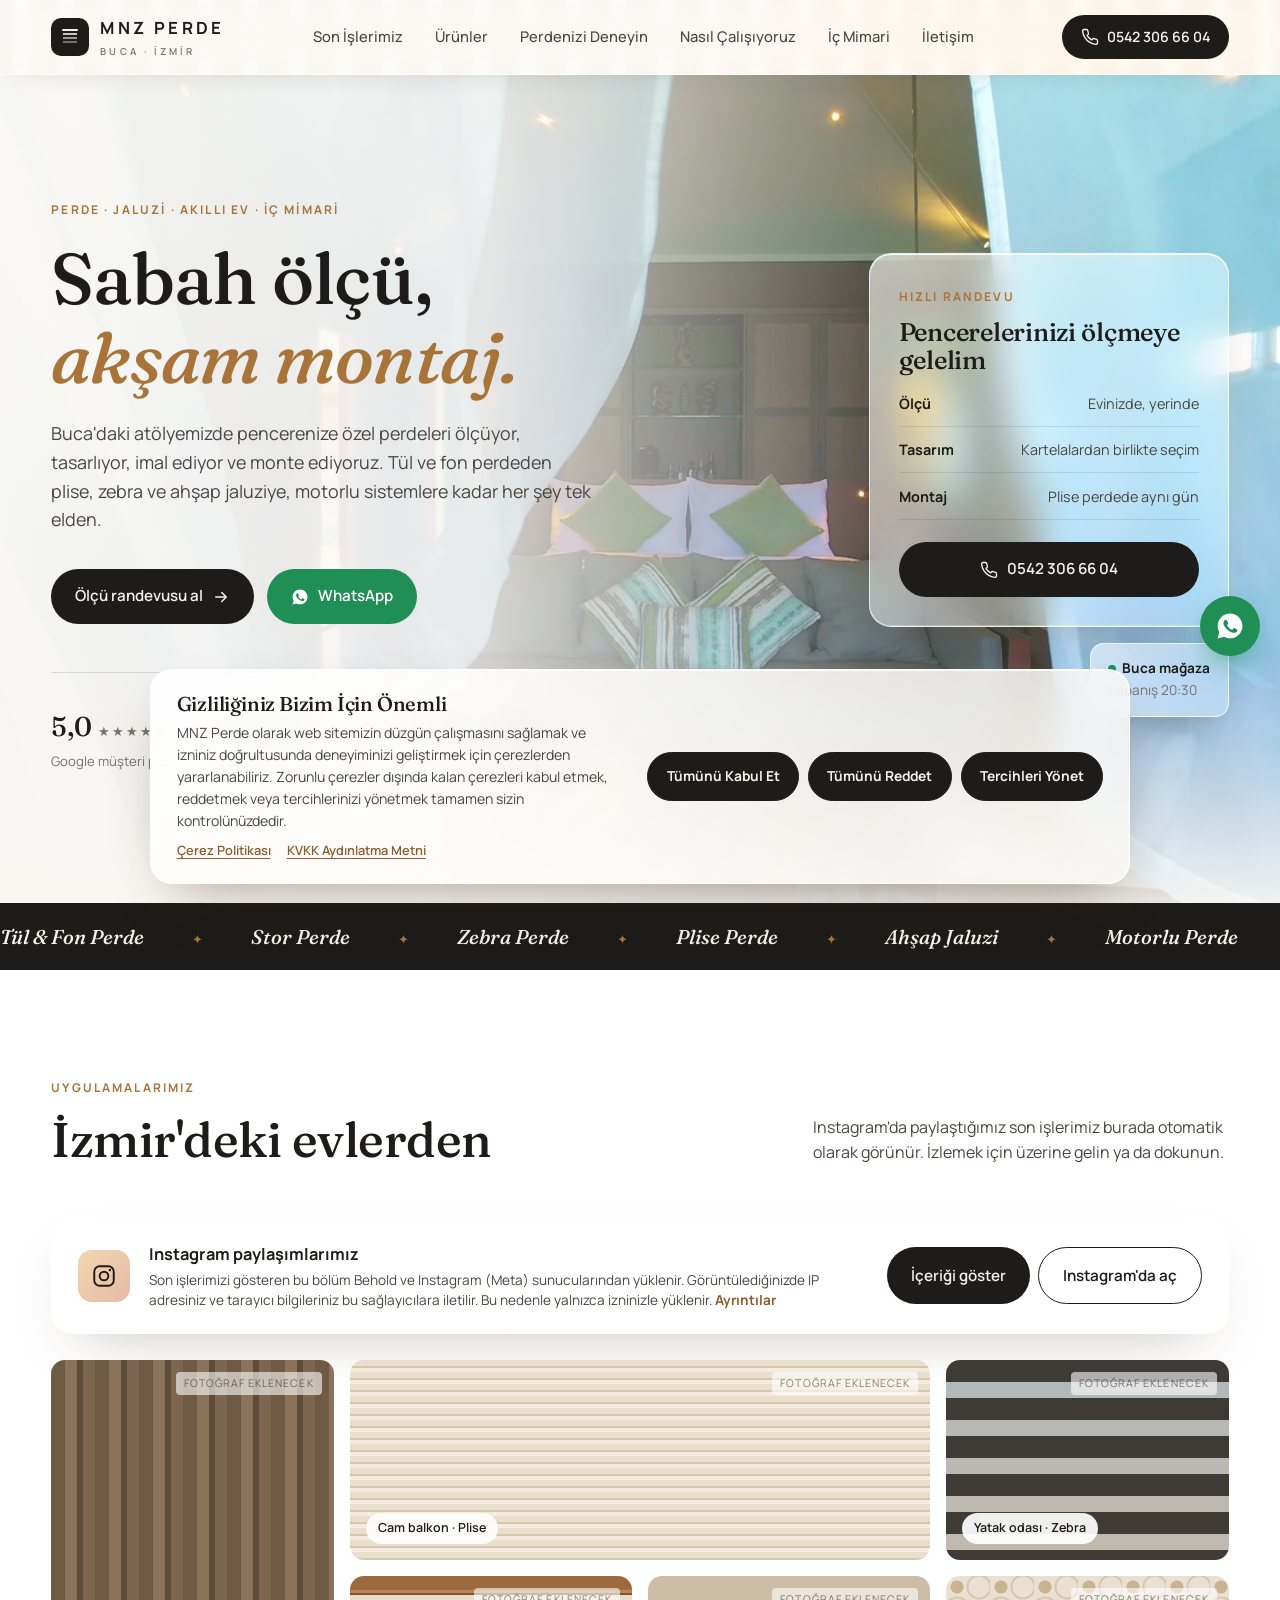
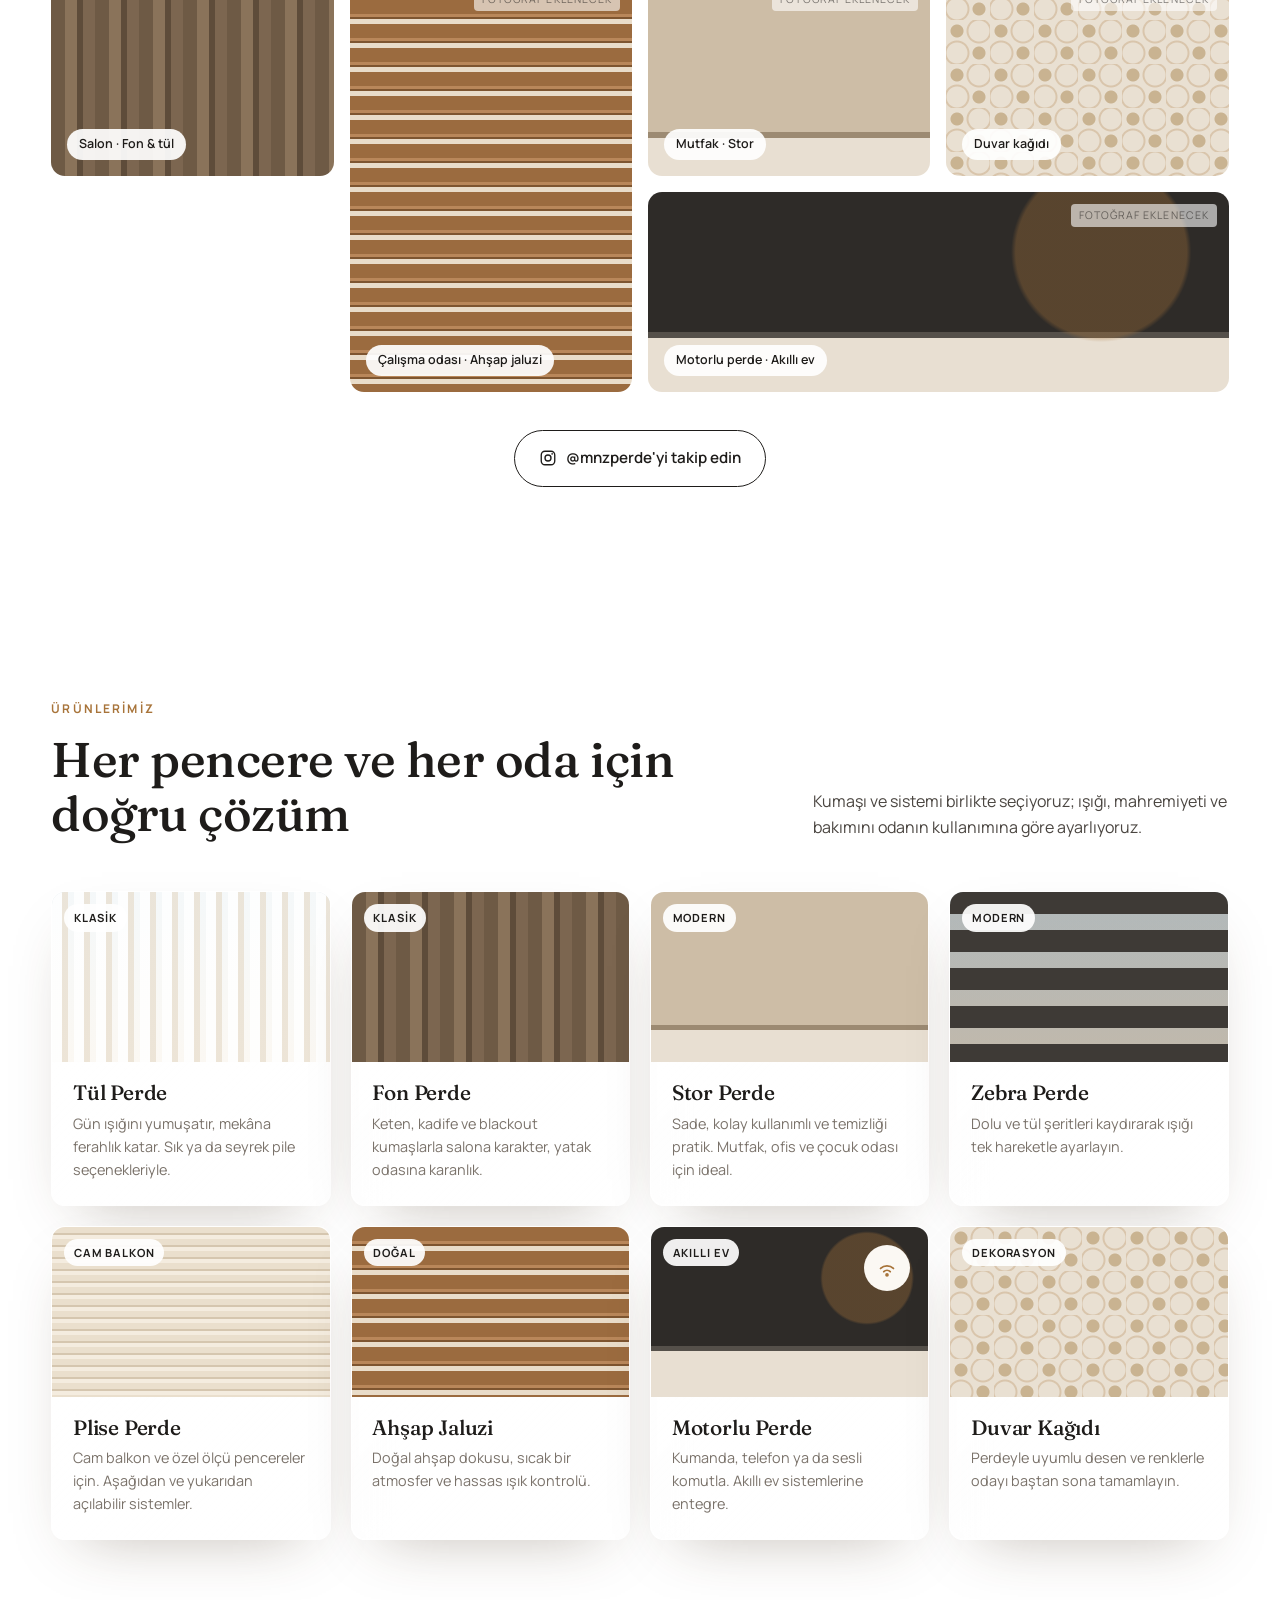
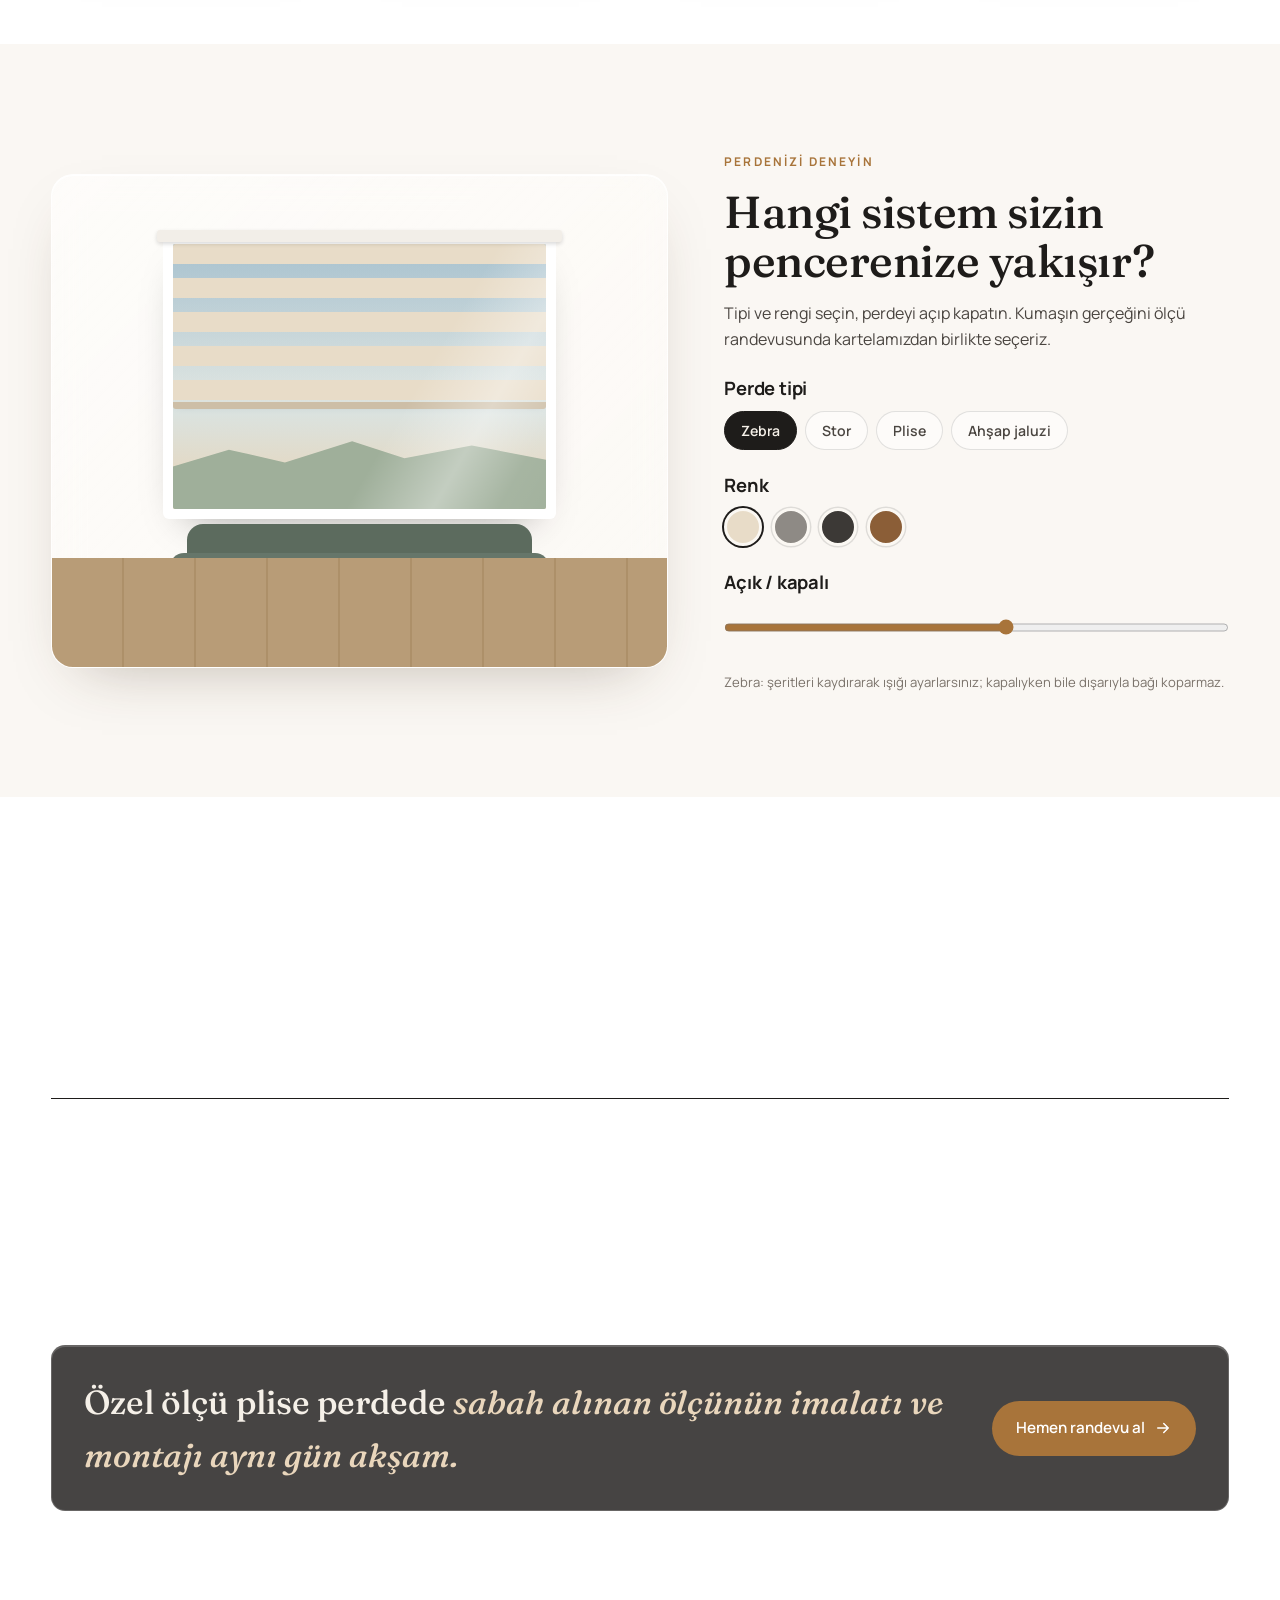
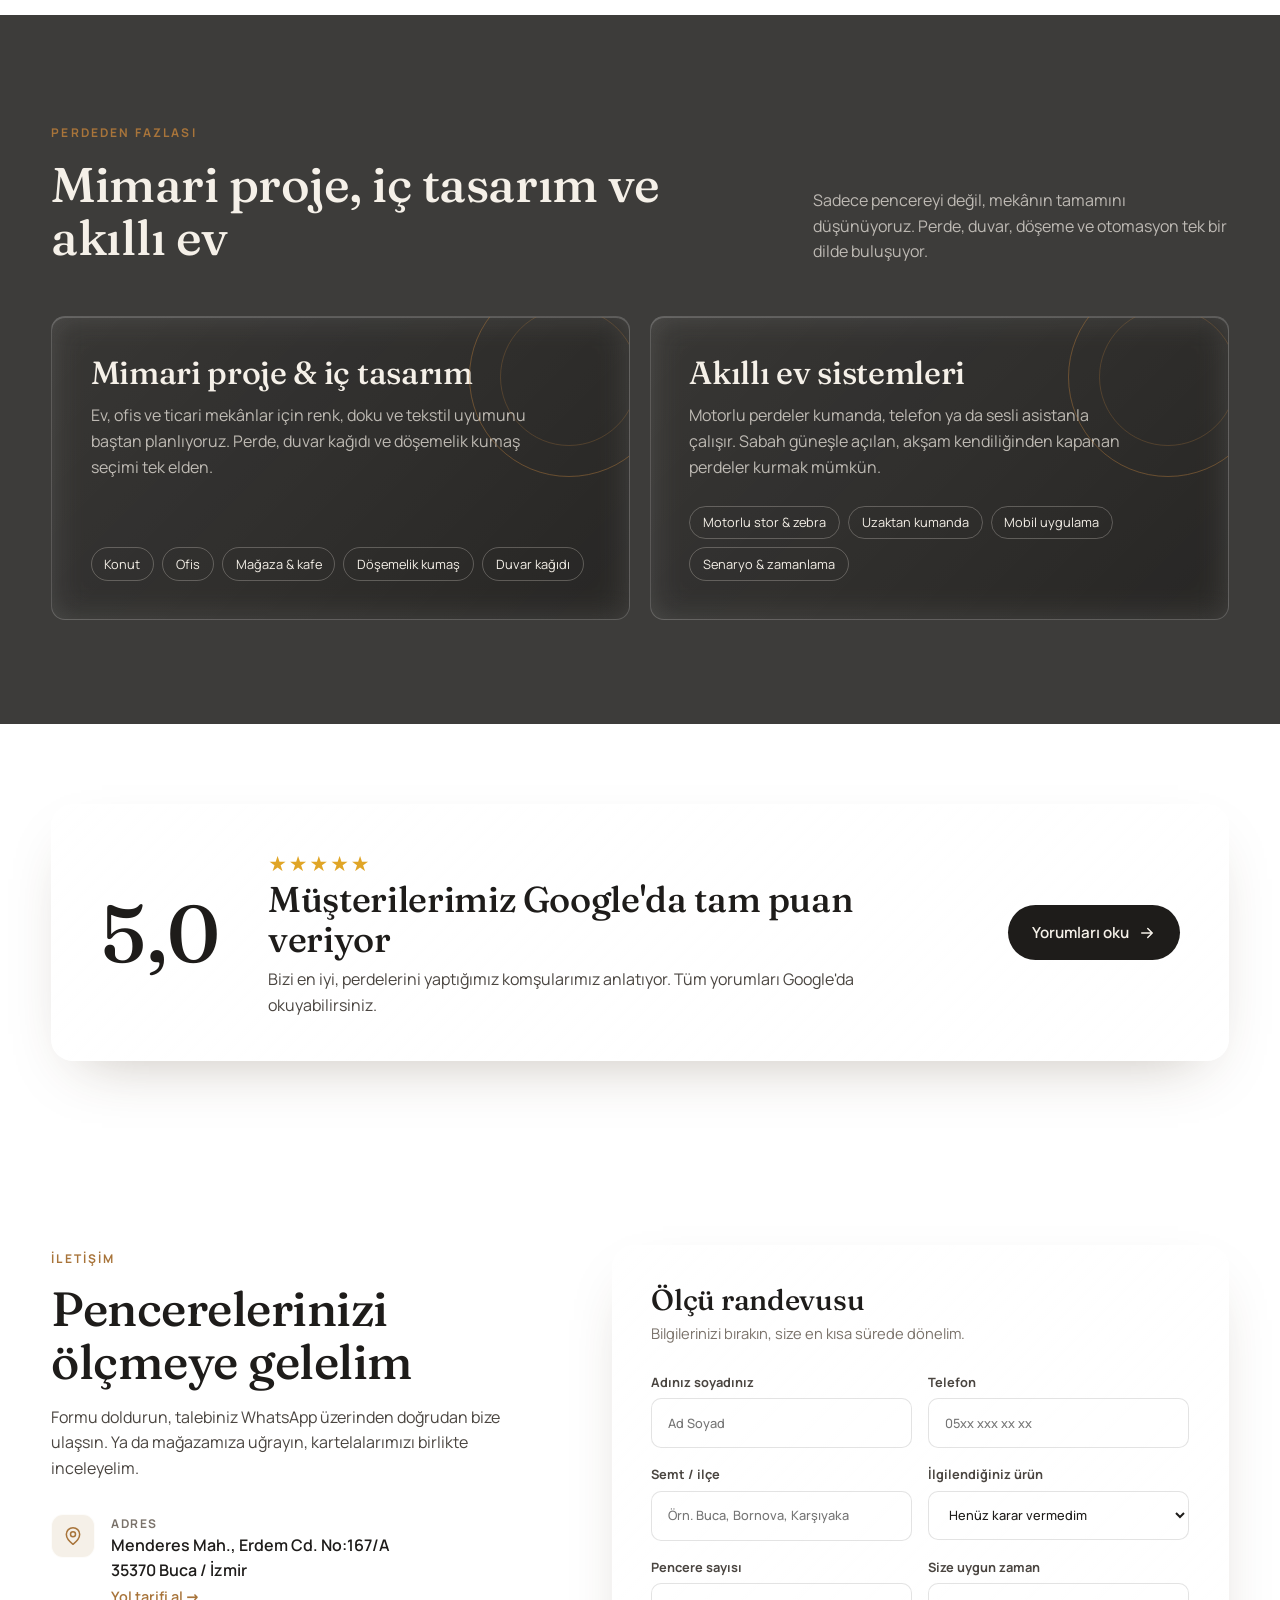
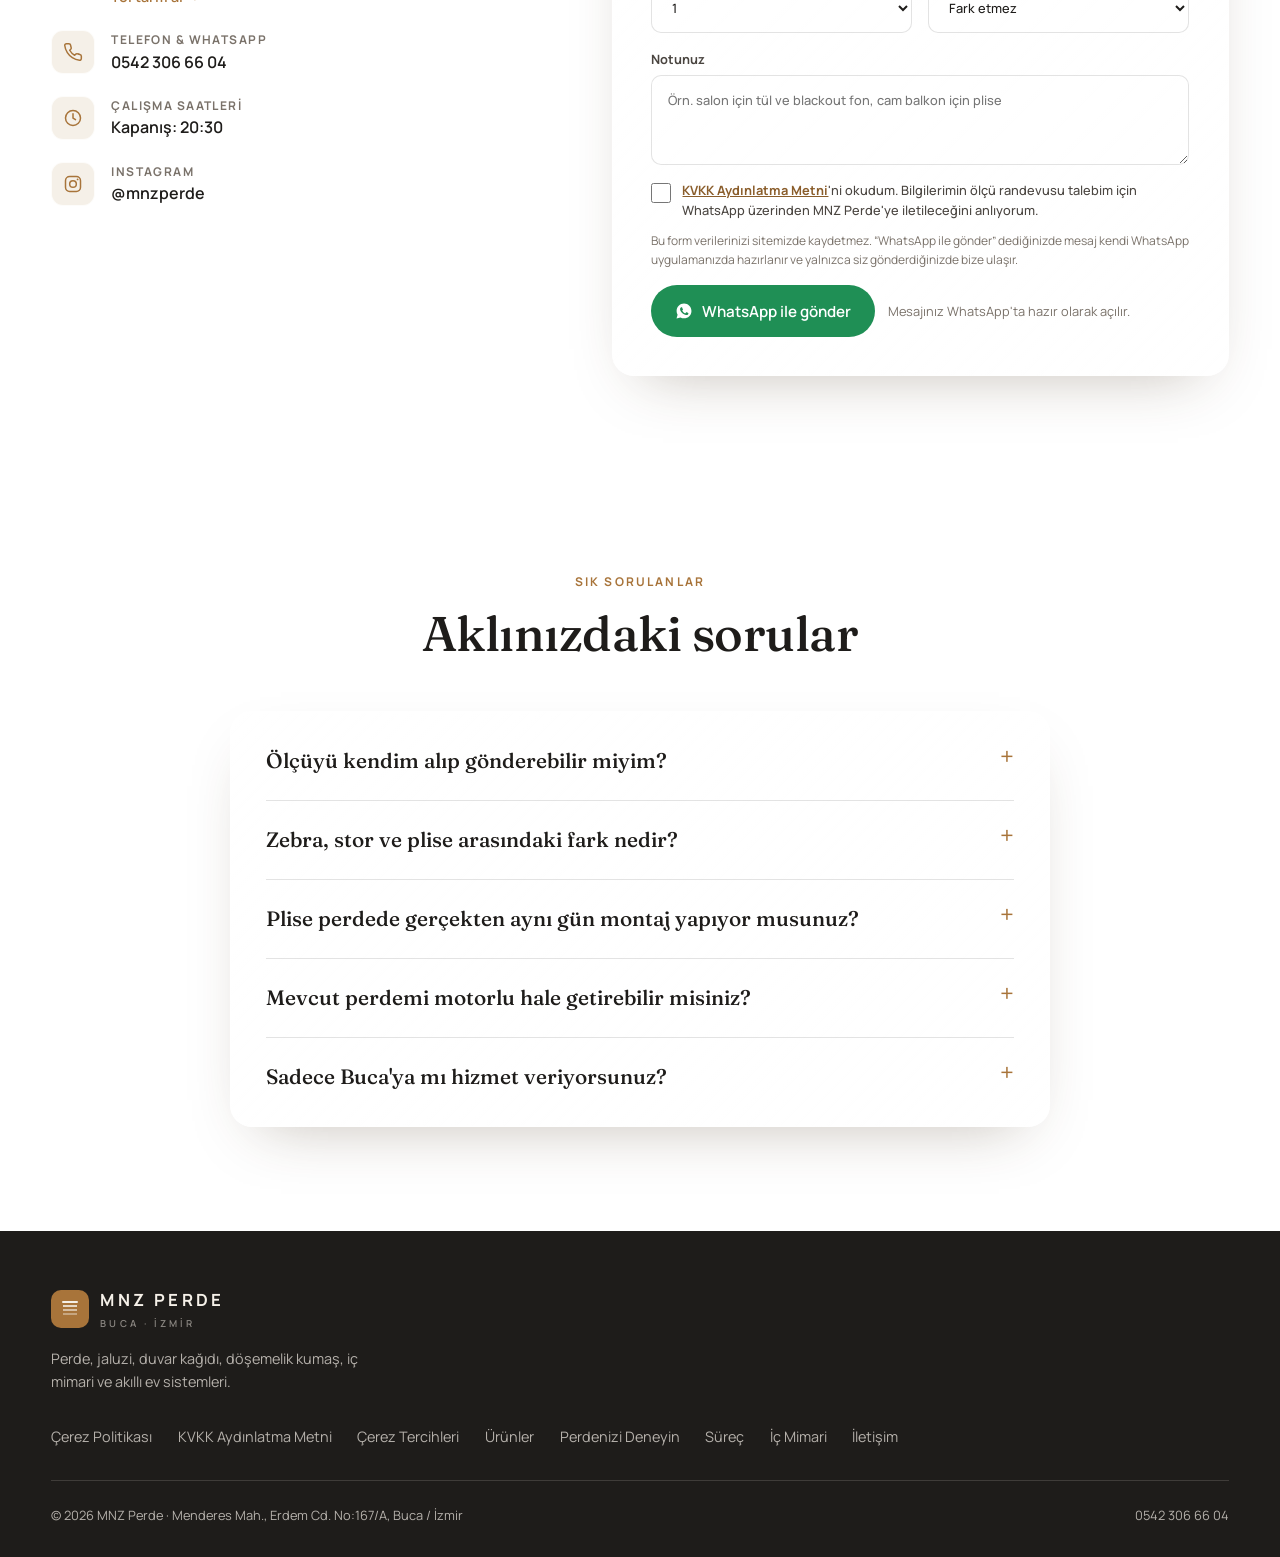
==== commit 79939c8f: "SEO: sitemap.xml, robots.txt, canonical, Open Graph, LocalBusiness-Schema Co-Authored-By: Claude Opu" ====
--- a/index.html
+++ b/index.html
@@ -5,6 +5,22 @@
 <meta name="viewport" content="width=device-width, initial-scale=1">
 <title>MNZ Perde | Buca İzmir – Özel Ölçü Perde, Jaluzi ve Akıllı Ev</title>
 <meta name="description" content="MNZ Perde, Buca İzmir: özel ölçü tül ve fon perde, stor, zebra, plise, ahşap jaluzi, motorlu perde, duvar kağıdı ve döşemelik kumaş. Ölçü, tasarım, imalat ve montaj tek elden.">
+<link rel="canonical" href="https://mnzperde.com/">
+<meta name="robots" content="index,follow">
+<meta property="og:type" content="website">
+<meta property="og:locale" content="tr_TR">
+<meta property="og:site_name" content="MNZ Perde">
+<meta property="og:title" content="MNZ Perde | Buca İzmir – Özel Ölçü Perde, Jaluzi ve Akıllı Ev">
+<meta property="og:description" content="Buca İzmir'de özel ölçü tül ve fon perde, stor, zebra, plise, ahşap jaluzi ve motorlu perde. Ölçü, tasarım, imalat ve montaj tek elden.">
+<meta property="og:url" content="https://mnzperde.com/">
+<meta property="og:image" content="https://mnzperde.com/assets/hero-poster.jpg">
+<meta name="twitter:card" content="summary_large_image">
+<script type="application/ld+json">
+{"@context":"https://schema.org","@type":"HomeGoodsStore","name":"MNZ Perde","url":"https://mnzperde.com/","image":"https://mnzperde.com/assets/hero-poster.jpg","telephone":"+90 542 306 66 04",
+"address":{"@type":"PostalAddress","streetAddress":"Menderes Mah., Erdem Cd. No:167/A","addressLocality":"Buca","addressRegion":"İzmir","postalCode":"35370","addressCountry":"TR"},
+"areaServed":{"@type":"City","name":"İzmir"},"sameAs":["https://www.instagram.com/mnzperde/"],
+"description":"Özel ölçü perde, stor, zebra, plise, ahşap jaluzi, motorlu perde, duvar kağıdı, döşemelik kumaş, iç mimari ve akıllı ev sistemleri."}
+</script>
 <link rel="preload" href="assets/fonts/fraunces-latin-500-normal.woff2" as="font" type="font/woff2" crossorigin>
 <link rel="preload" href="assets/fonts/manrope-latin-400-normal.woff2" as="font" type="font/woff2" crossorigin>
 <link rel="stylesheet" href="assets/fonts.css">
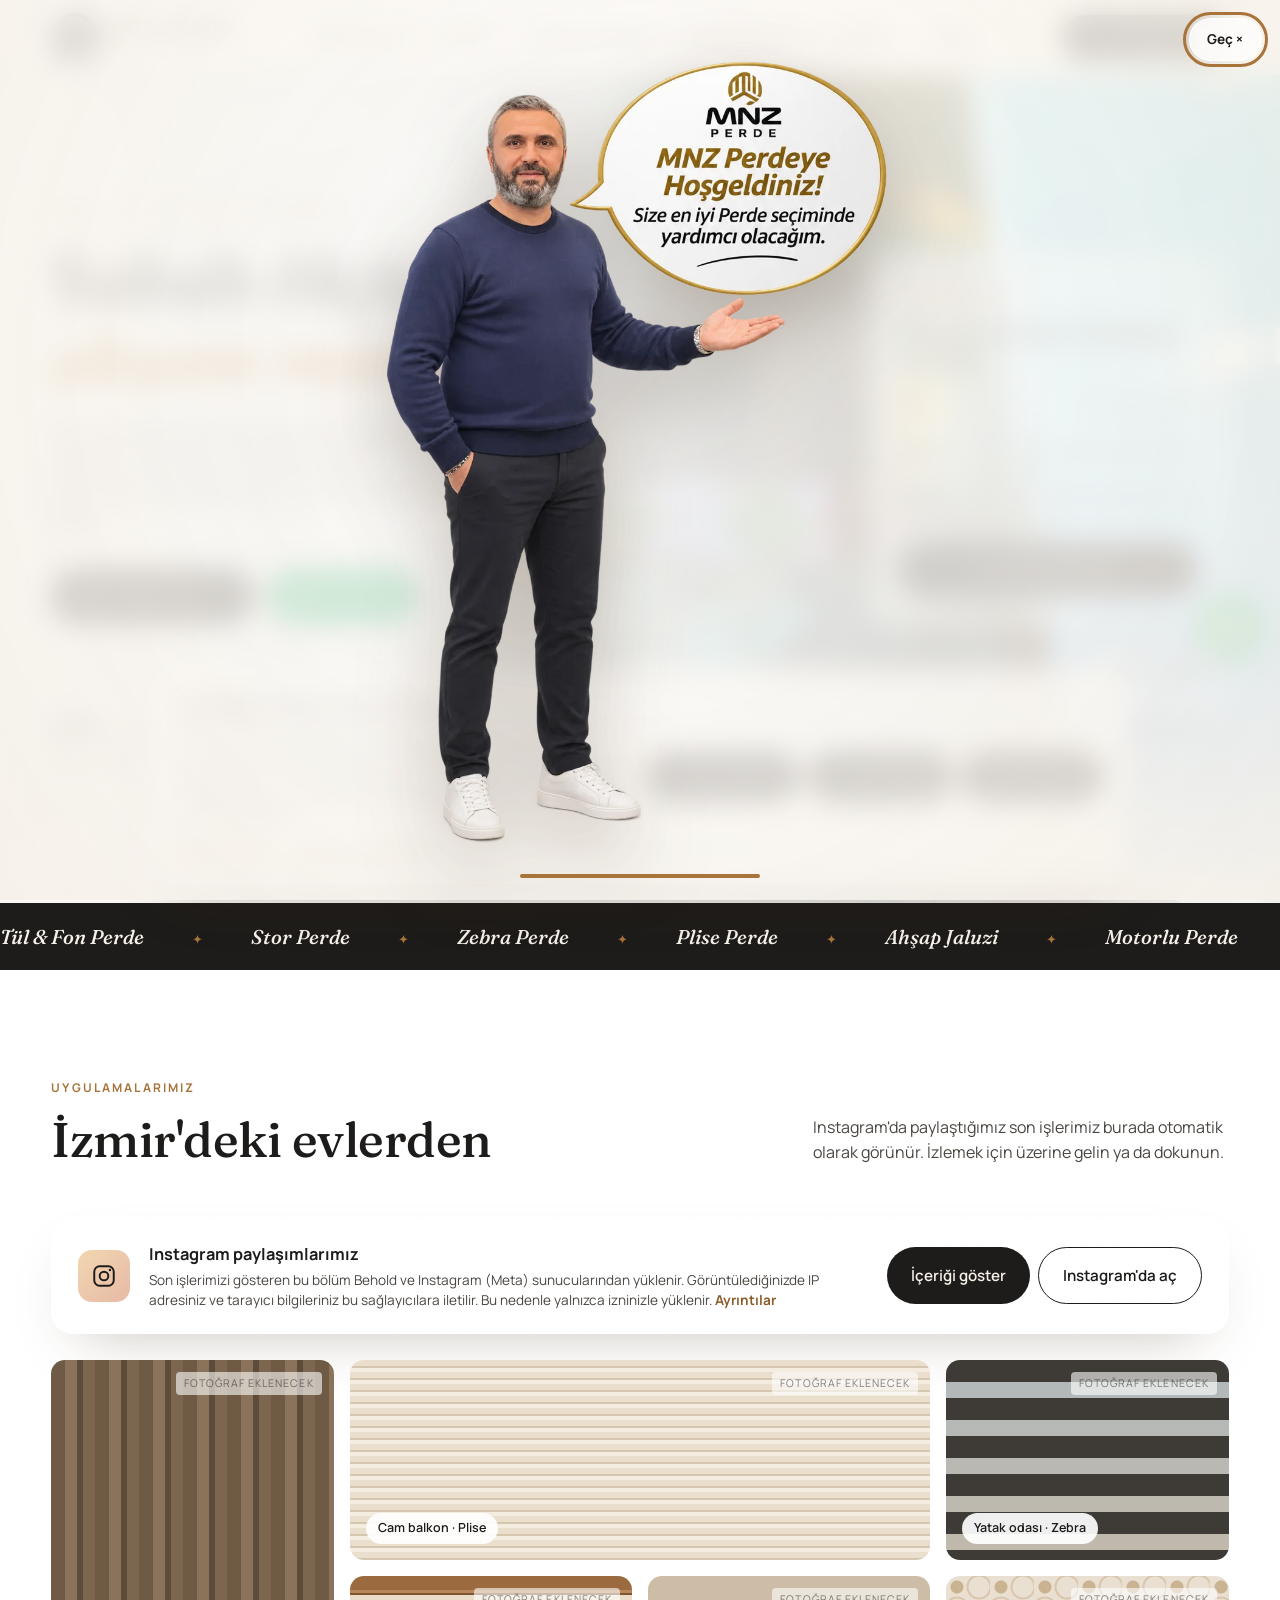
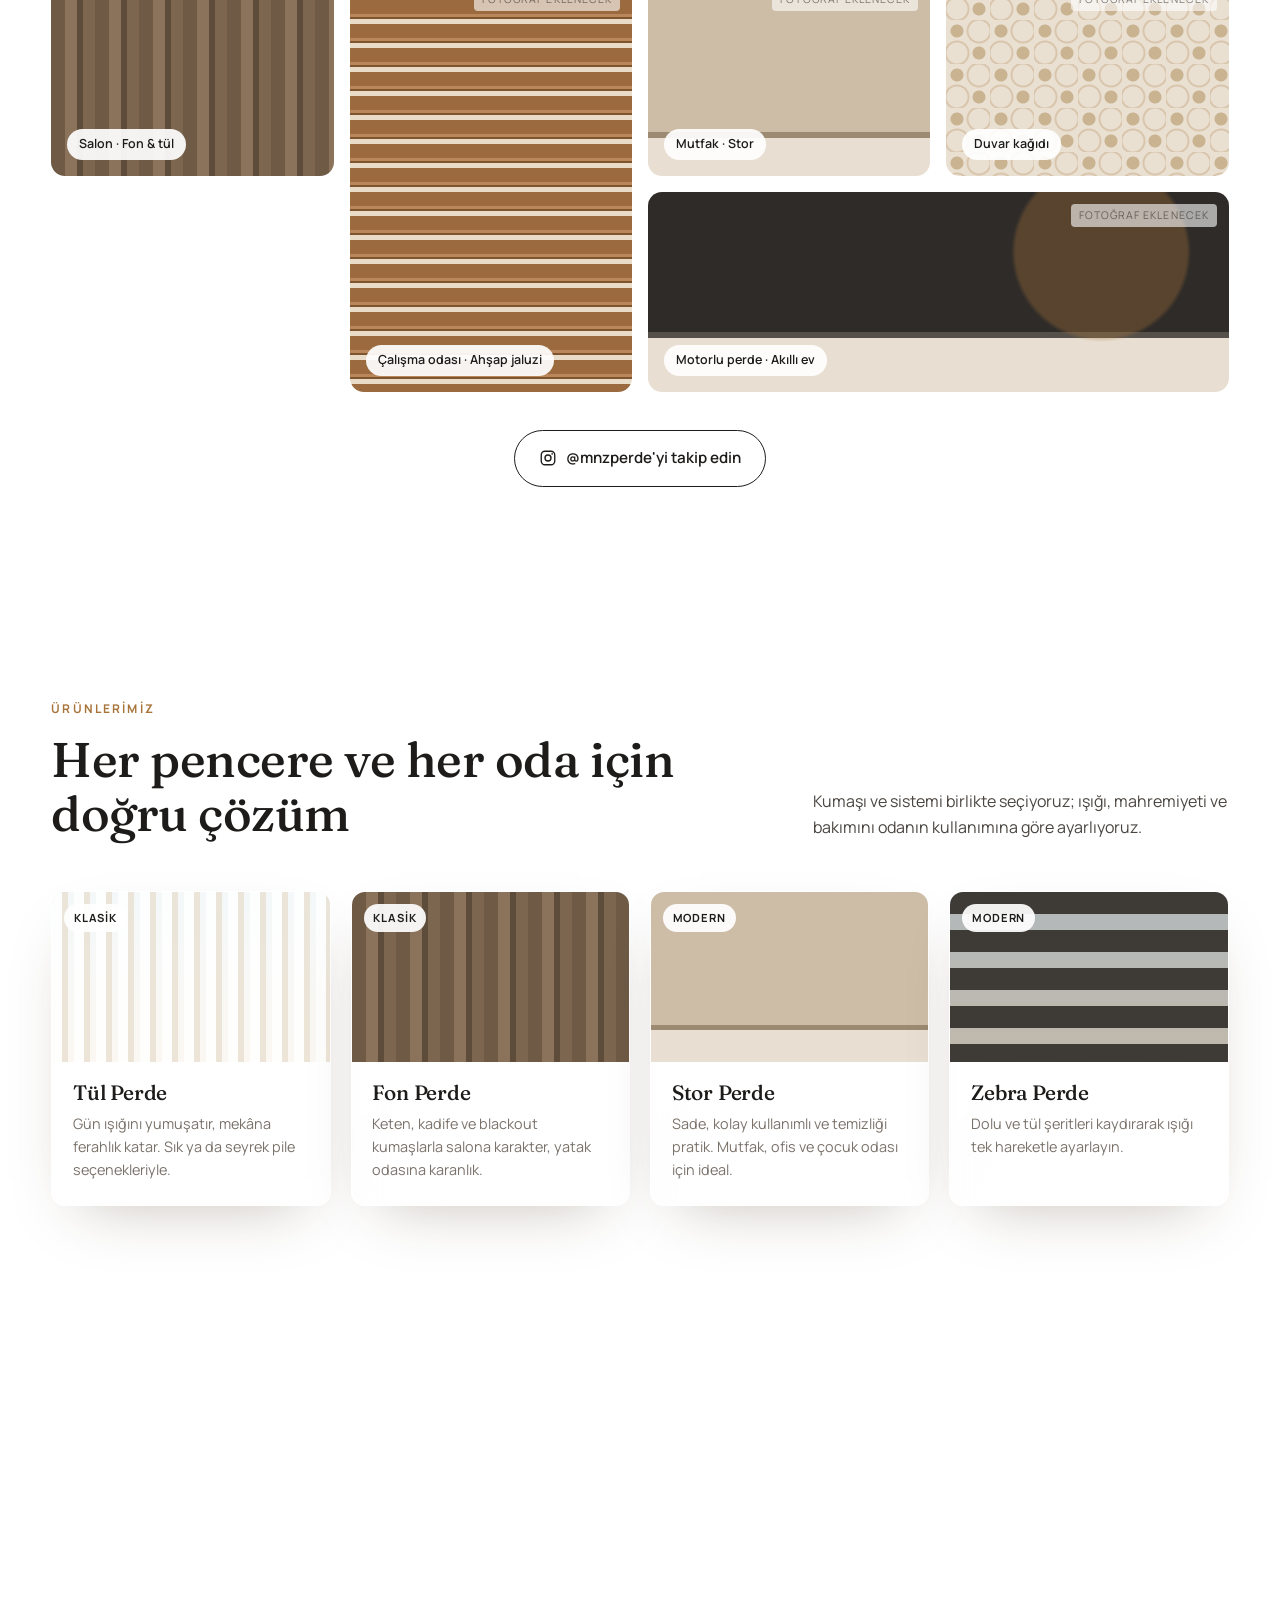
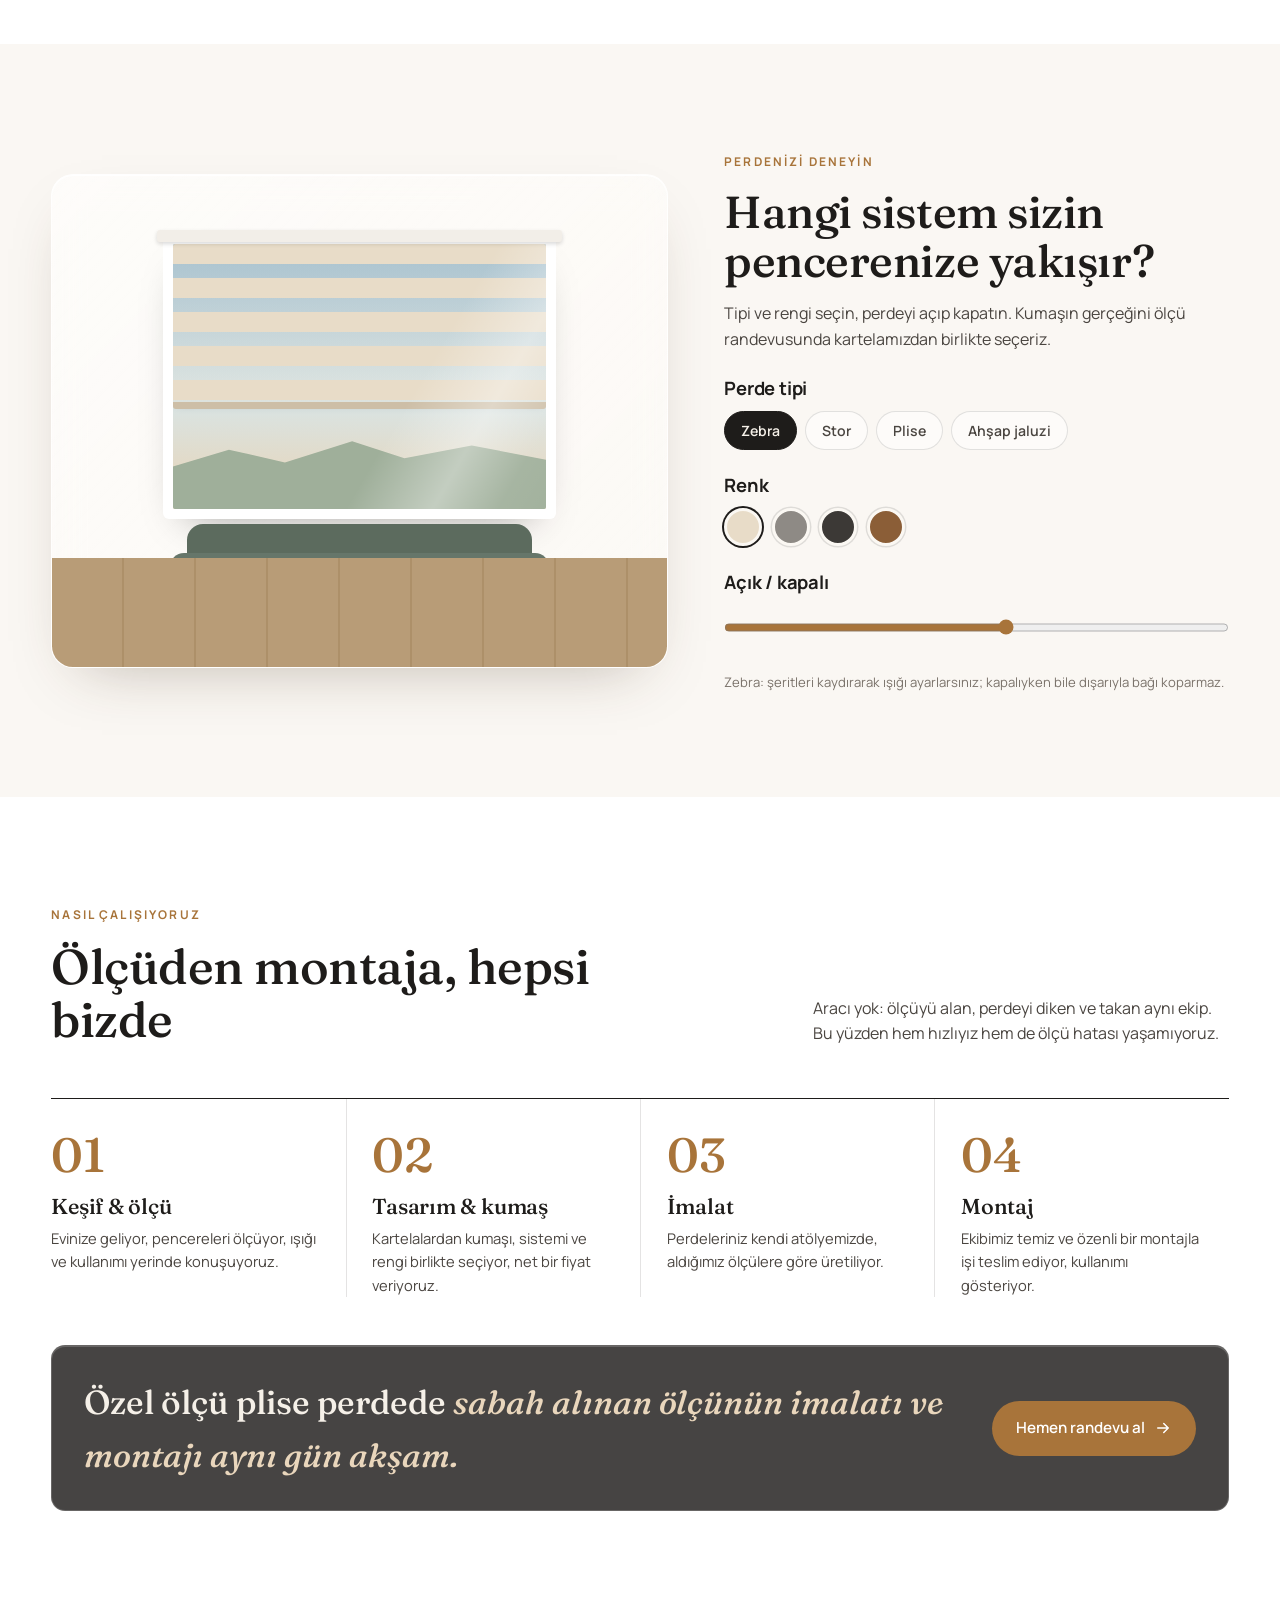
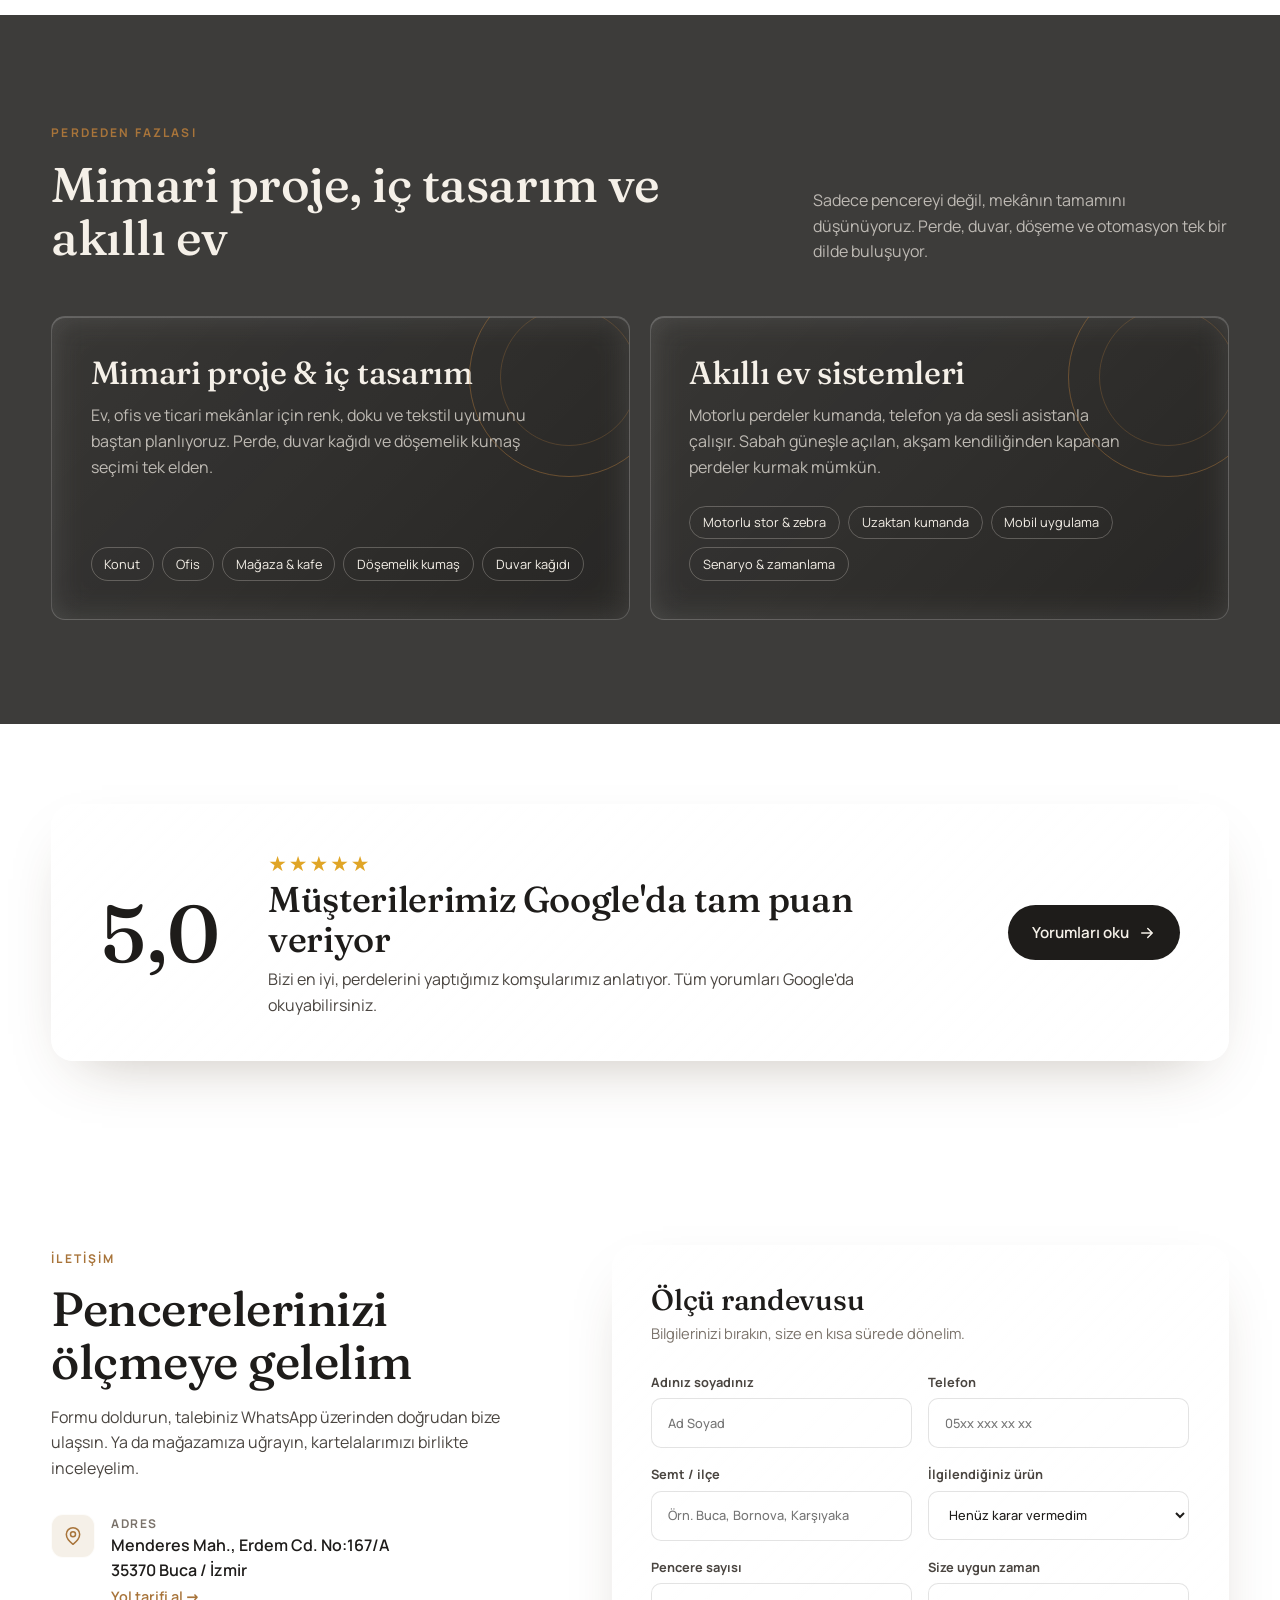
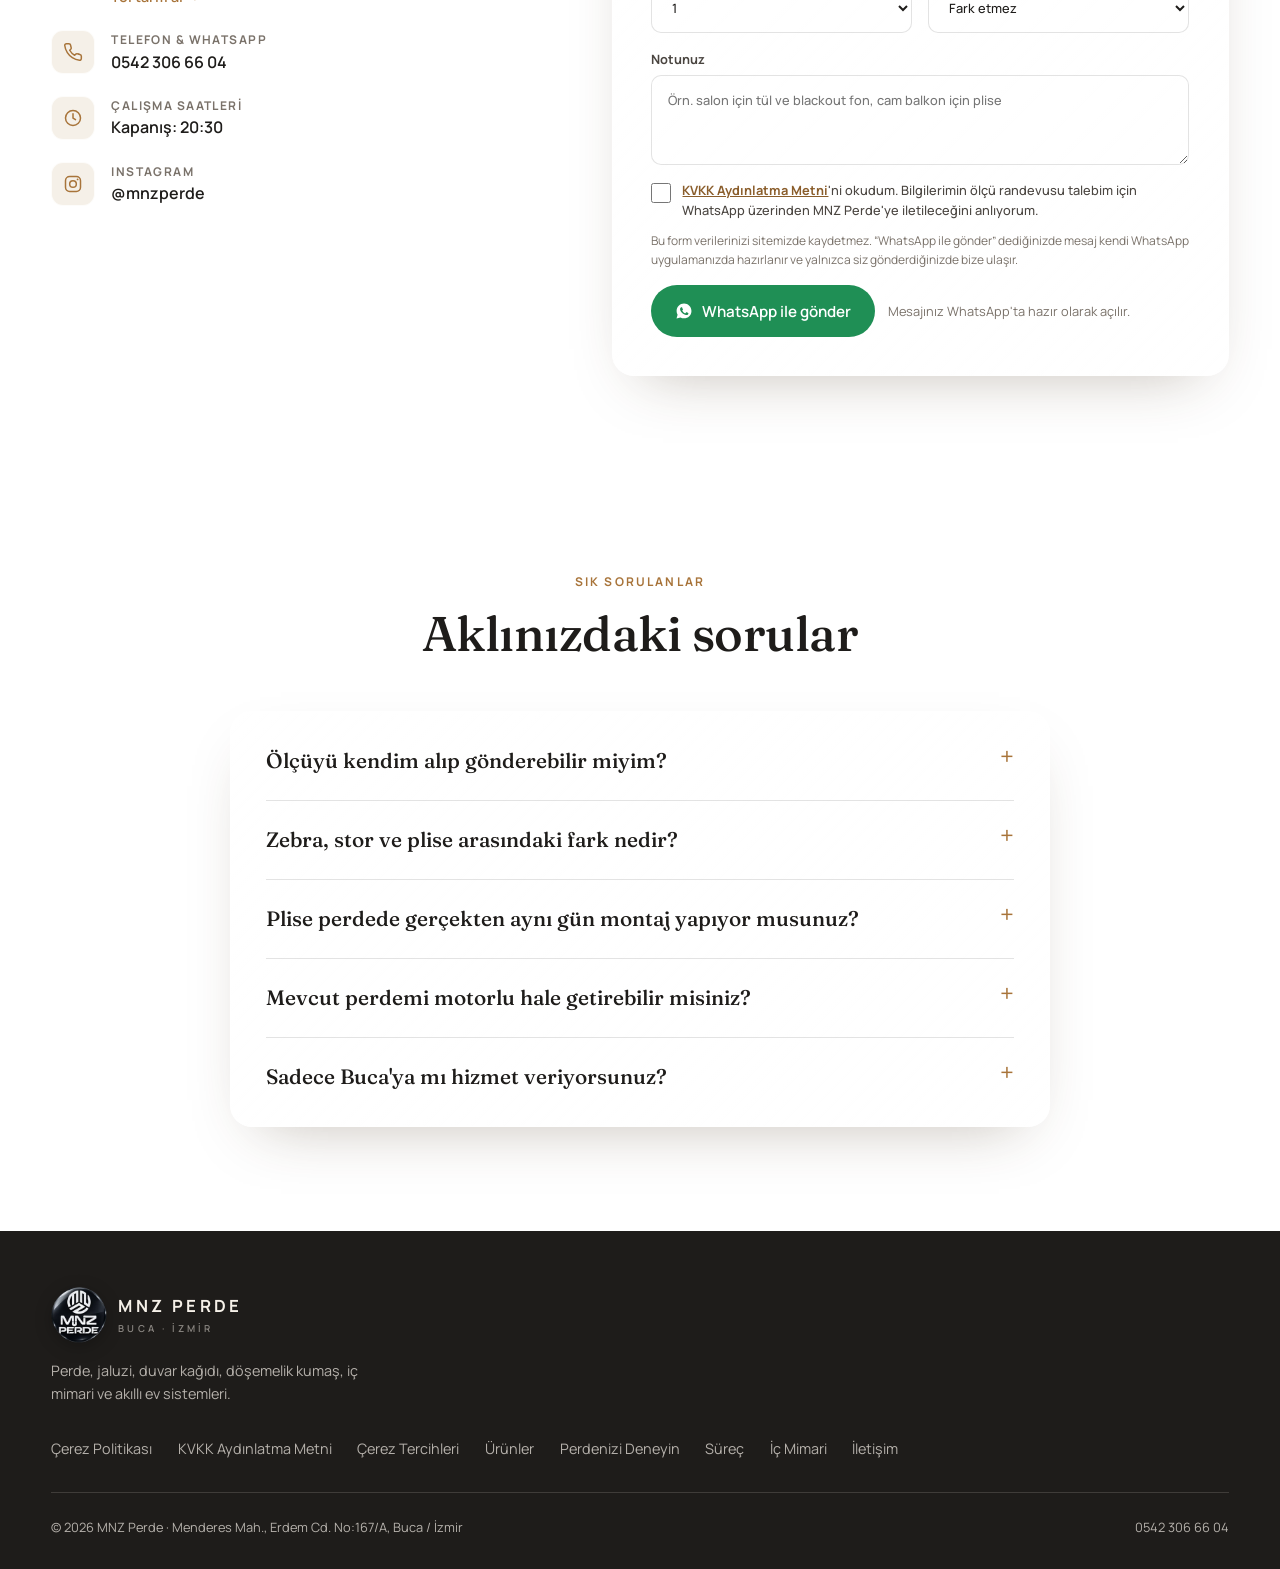
==== commit fa172f64: "Logo im Header/Footer, Favicons (ico/png/apple-touch), Webmanifest, Logo im Schema Co-Authored-By: C" ====
--- a/index.html
+++ b/index.html
@@ -5,6 +5,12 @@
 <meta name="viewport" content="width=device-width, initial-scale=1">
 <title>MNZ Perde | Buca İzmir – Özel Ölçü Perde, Jaluzi ve Akıllı Ev</title>
 <meta name="description" content="MNZ Perde, Buca İzmir: özel ölçü tül ve fon perde, stor, zebra, plise, ahşap jaluzi, motorlu perde, duvar kağıdı ve döşemelik kumaş. Ölçü, tasarım, imalat ve montaj tek elden.">
+<link rel="icon" href="/favicon.ico" sizes="48x48">
+<link rel="icon" type="image/png" sizes="96x96" href="/favicon-96x96.png">
+<link rel="icon" type="image/png" sizes="192x192" href="/favicon-192x192.png">
+<link rel="apple-touch-icon" href="/apple-touch-icon.png">
+<link rel="manifest" href="/site.webmanifest">
+<meta name="theme-color" content="#1E1C1A">
 <link rel="canonical" href="https://mnzperde.com/">
 <meta name="robots" content="index,follow">
 <meta property="og:type" content="website">
@@ -16,7 +22,7 @@
 <meta property="og:image" content="https://mnzperde.com/assets/hero-poster.jpg">
 <meta name="twitter:card" content="summary_large_image">
 <script type="application/ld+json">
-{"@context":"https://schema.org","@type":"HomeGoodsStore","name":"MNZ Perde","url":"https://mnzperde.com/","image":"https://mnzperde.com/assets/hero-poster.jpg","telephone":"+90 542 306 66 04",
+{"@context":"https://schema.org","@type":"HomeGoodsStore","name":"MNZ Perde","url":"https://mnzperde.com/","image":"https://mnzperde.com/assets/hero-poster.jpg","logo":"https://mnzperde.com/assets/logo-512.png","telephone":"+90 542 306 66 04",
 "address":{"@type":"PostalAddress","streetAddress":"Menderes Mah., Erdem Cd. No:167/A","addressLocality":"Buca","addressRegion":"İzmir","postalCode":"35370","addressCountry":"TR"},
 "areaServed":{"@type":"City","name":"İzmir"},"sameAs":["https://www.instagram.com/mnzperde/"],
 "description":"Özel ölçü perde, stor, zebra, plise, ahşap jaluzi, motorlu perde, duvar kağıdı, döşemelik kumaş, iç mimari ve akıllı ev sistemleri."}
@@ -70,7 +76,9 @@
 header{position:sticky;top:0;z-index:50;background:rgba(255,255,255,.45);backdrop-filter:blur(20px) saturate(160%);-webkit-backdrop-filter:blur(20px) saturate(160%);border-bottom:1px solid rgba(255,255,255,.7);box-shadow:0 8px 30px -20px rgba(60,40,20,.3)}
 .nav{display:flex;align-items:center;justify-content:space-between;height:74px}
 .logo{display:flex;align-items:center;gap:.7rem;font-weight:700;letter-spacing:.2em;font-size:1.05rem}
-.logo-mark{width:38px;height:38px;border-radius:10px;background:var(--ink);display:grid;place-items:center}
+.logo-img{width:48px;height:48px;flex:none;filter:drop-shadow(0 4px 8px rgba(0,0,0,.25));transition:transform .4s}
+.logo:hover .logo-img{transform:rotate(-8deg) scale(1.05)}
+@media(max-width:520px){.logo-img{width:42px;height:42px}}
 .logo small{display:block;font-size:.6rem;letter-spacing:.32em;color:var(--muted);font-weight:600;margin-top:2px}
 .nav ul{display:flex;gap:2rem;list-style:none;font-size:.92rem;font-weight:500;color:var(--ink-2)}
 .nav ul a:hover{color:var(--brass)}
@@ -314,7 +322,7 @@
 footer{background:var(--ink);color:rgba(245,240,232,.7);padding:3.5rem 0 2rem;font-size:.9rem}
 .foot{display:flex;justify-content:space-between;gap:2rem;flex-wrap:wrap;padding-bottom:2rem;border-bottom:1px solid rgba(245,240,232,.15)}
 .foot .logo{color:var(--linen)}
-.foot .logo-mark{background:var(--brass)}
+.foot .logo-img{width:56px;height:56px}
 .foot nav{display:flex;gap:1.6rem;flex-wrap:wrap}
 .foot nav a:hover{color:var(--linen)}
 .copy{padding-top:1.5rem;font-size:.8rem;display:flex;justify-content:space-between;flex-wrap:wrap;gap:1rem}
@@ -349,7 +357,7 @@
 <header>
   <div class="wrap nav">
     <a href="#top" class="logo">
-      <span class="logo-mark"><svg width="20" height="20" viewBox="0 0 20 20"><g fill="#F5F0E8"><rect x="2" y="2" width="16" height="2" rx="1"/><rect x="3" y="6" width="14" height="2" opacity=".8"/><rect x="3" y="10" width="14" height="2" opacity=".6"/><rect x="3" y="14" width="14" height="2" opacity=".4"/></g></svg></span>
+      <img class="logo-img" src="assets/logo.webp" width="48" height="48" alt="MNZ Perde logosu">
       <span>MNZ PERDE<small>BUCA · İZMİR</small></span>
     </a>
     <ul id="menu">
@@ -609,7 +617,7 @@
   <div class="wrap">
     <div class="foot">
       <div>
-        <a href="#top" class="logo"><span class="logo-mark"><svg width="20" height="20" viewBox="0 0 20 20"><g fill="#F5F0E8"><rect x="2" y="2" width="16" height="2" rx="1"/><rect x="3" y="6" width="14" height="2" opacity=".8"/><rect x="3" y="10" width="14" height="2" opacity=".6"/><rect x="3" y="14" width="14" height="2" opacity=".4"/></g></svg></span><span>MNZ PERDE<small style="color:rgba(245,240,232,.5)">BUCA · İZMİR</small></span></a>
+        <a href="#top" class="logo"><img class="logo-img" src="assets/logo.webp" width="48" height="48" alt="MNZ Perde logosu"><span>MNZ PERDE<small style="color:rgba(245,240,232,.5)">BUCA · İZMİR</small></span></a>
         <p style="margin-top:1rem;max-width:22rem">Perde, jaluzi, duvar kağıdı, döşemelik kumaş, iç mimari ve akıllı ev sistemleri.</p>
       </div>
       <nav><a href="cerez-politikasi.html">Çerez Politikası</a><a href="kvkk-aydinlatma-metni.html">KVKK Aydınlatma Metni</a><a href="#" data-cc-open role="button">Çerez Tercihleri</a><a href="#urunler">Ürünler</a><a href="#dene">Perdenizi Deneyin</a><a href="#surec">Süreç</a><a href="#ic-mimari">İç Mimari</a><a href="#iletisim">İletişim</a></nav>
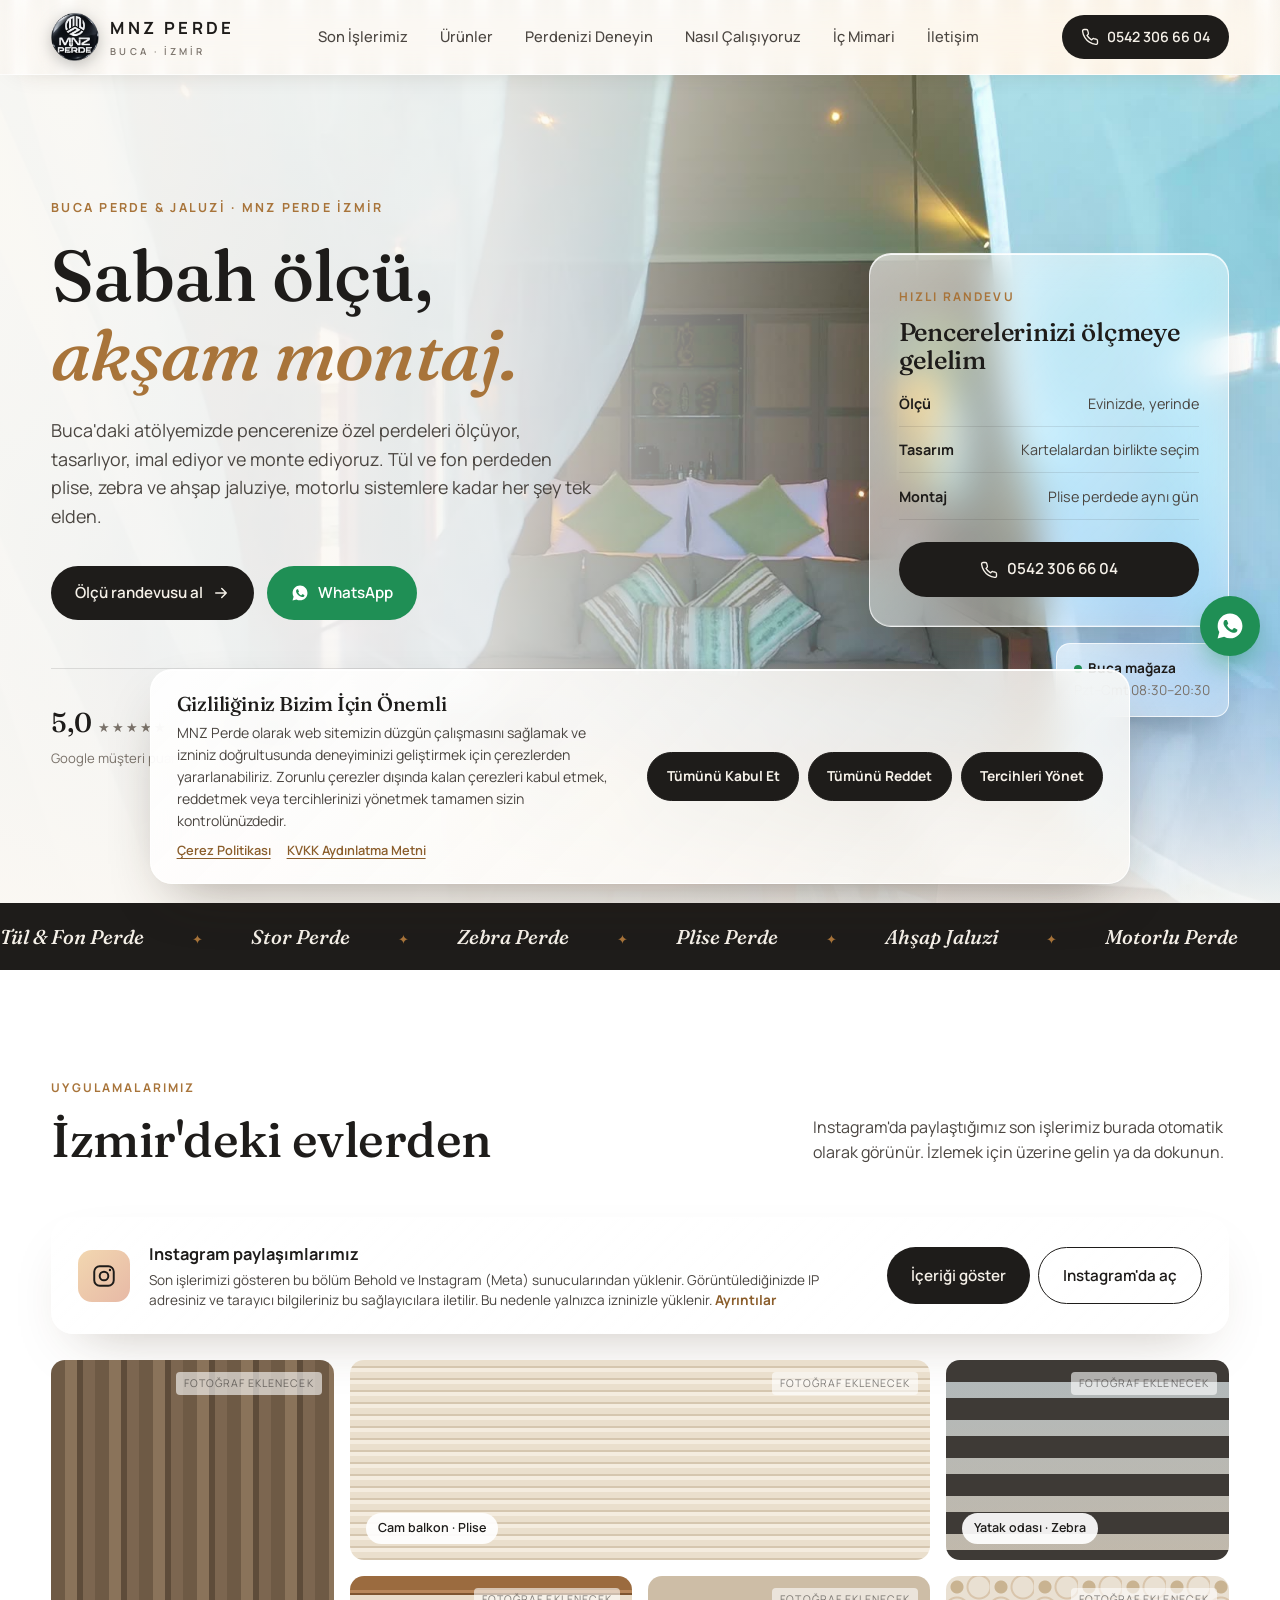
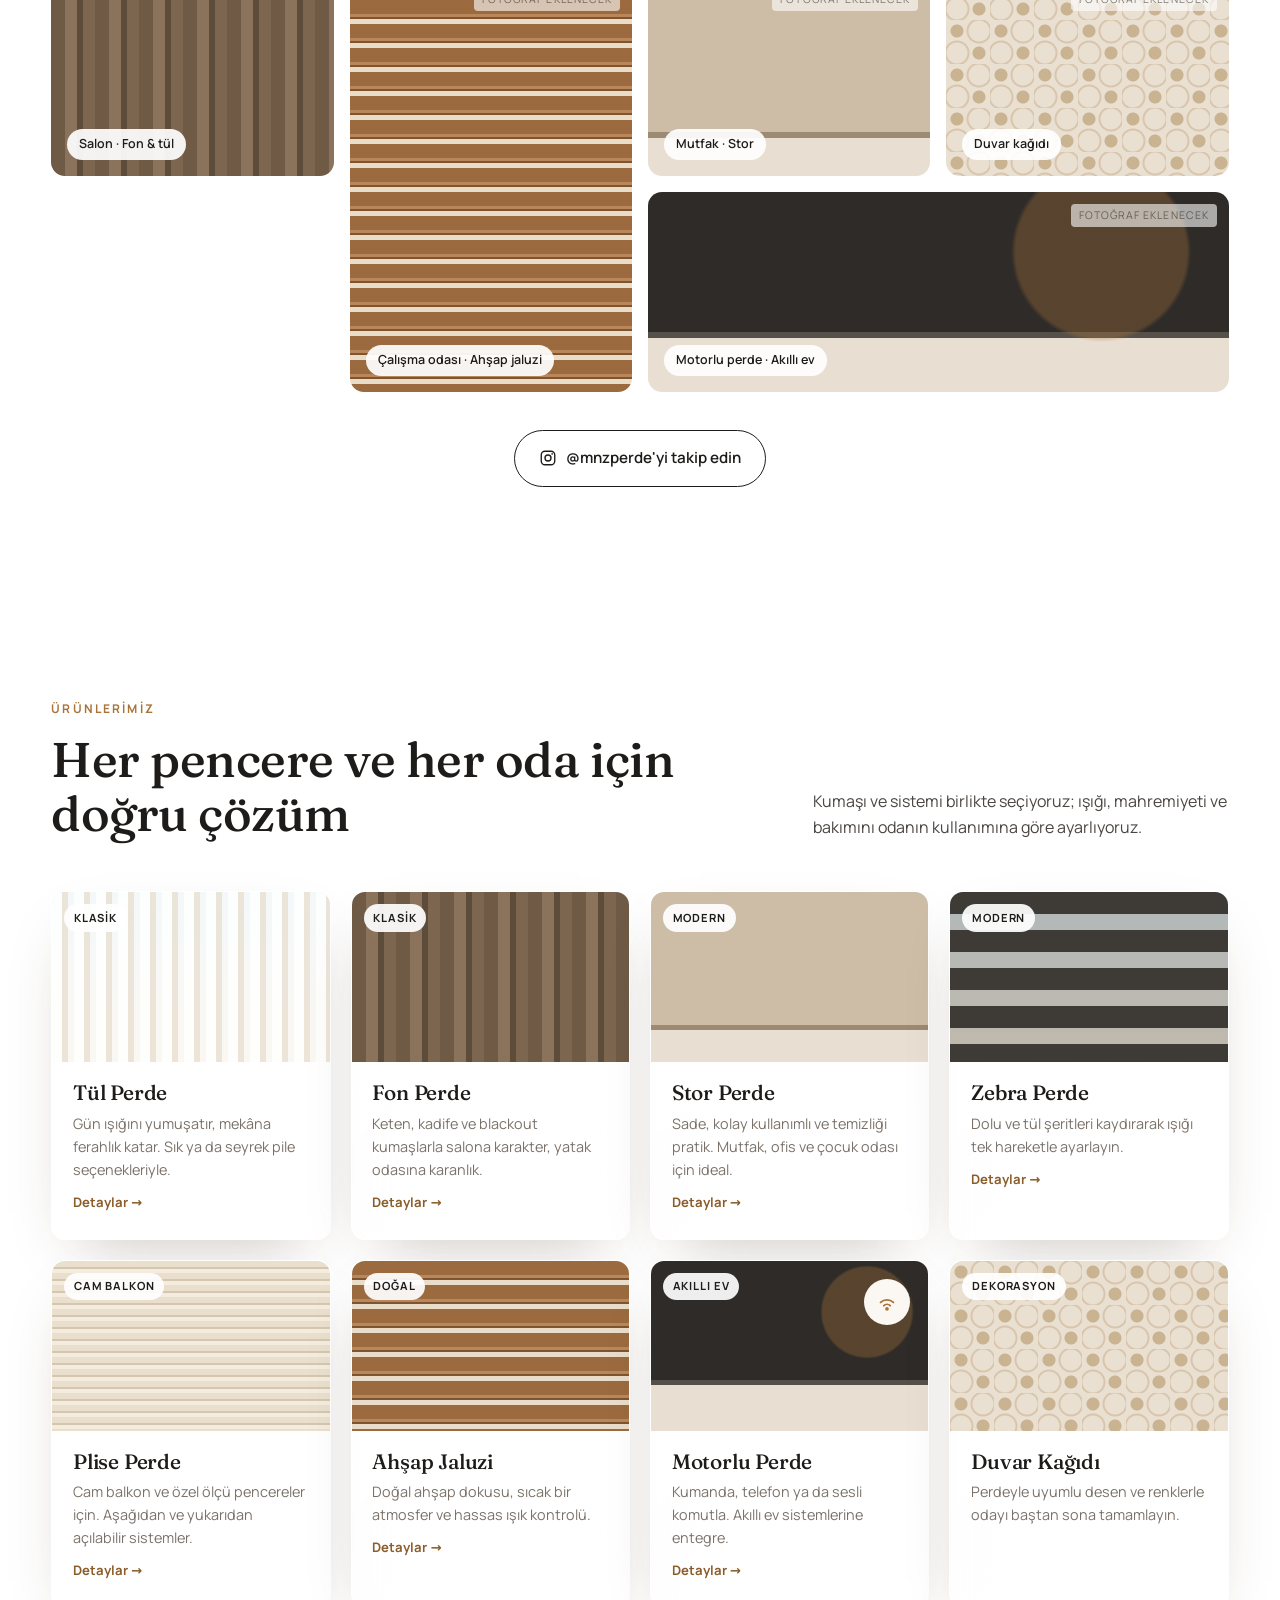
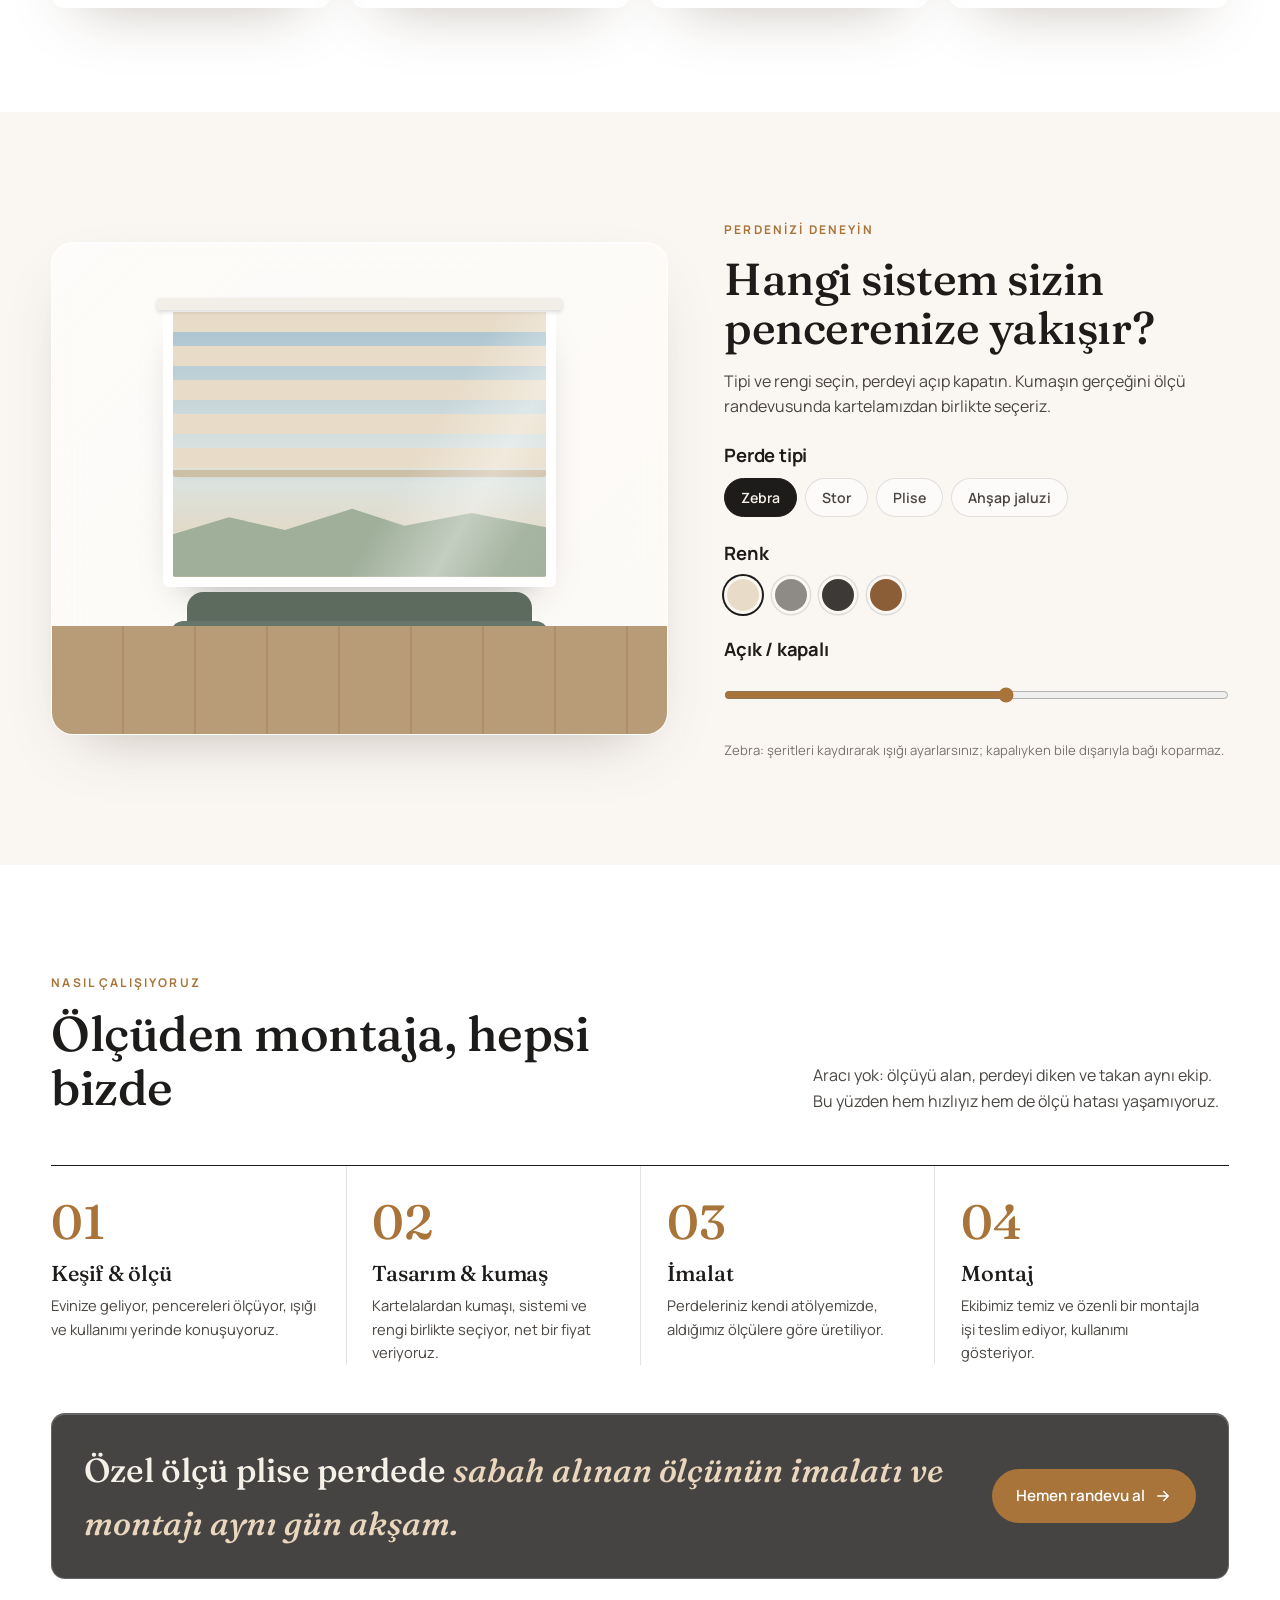
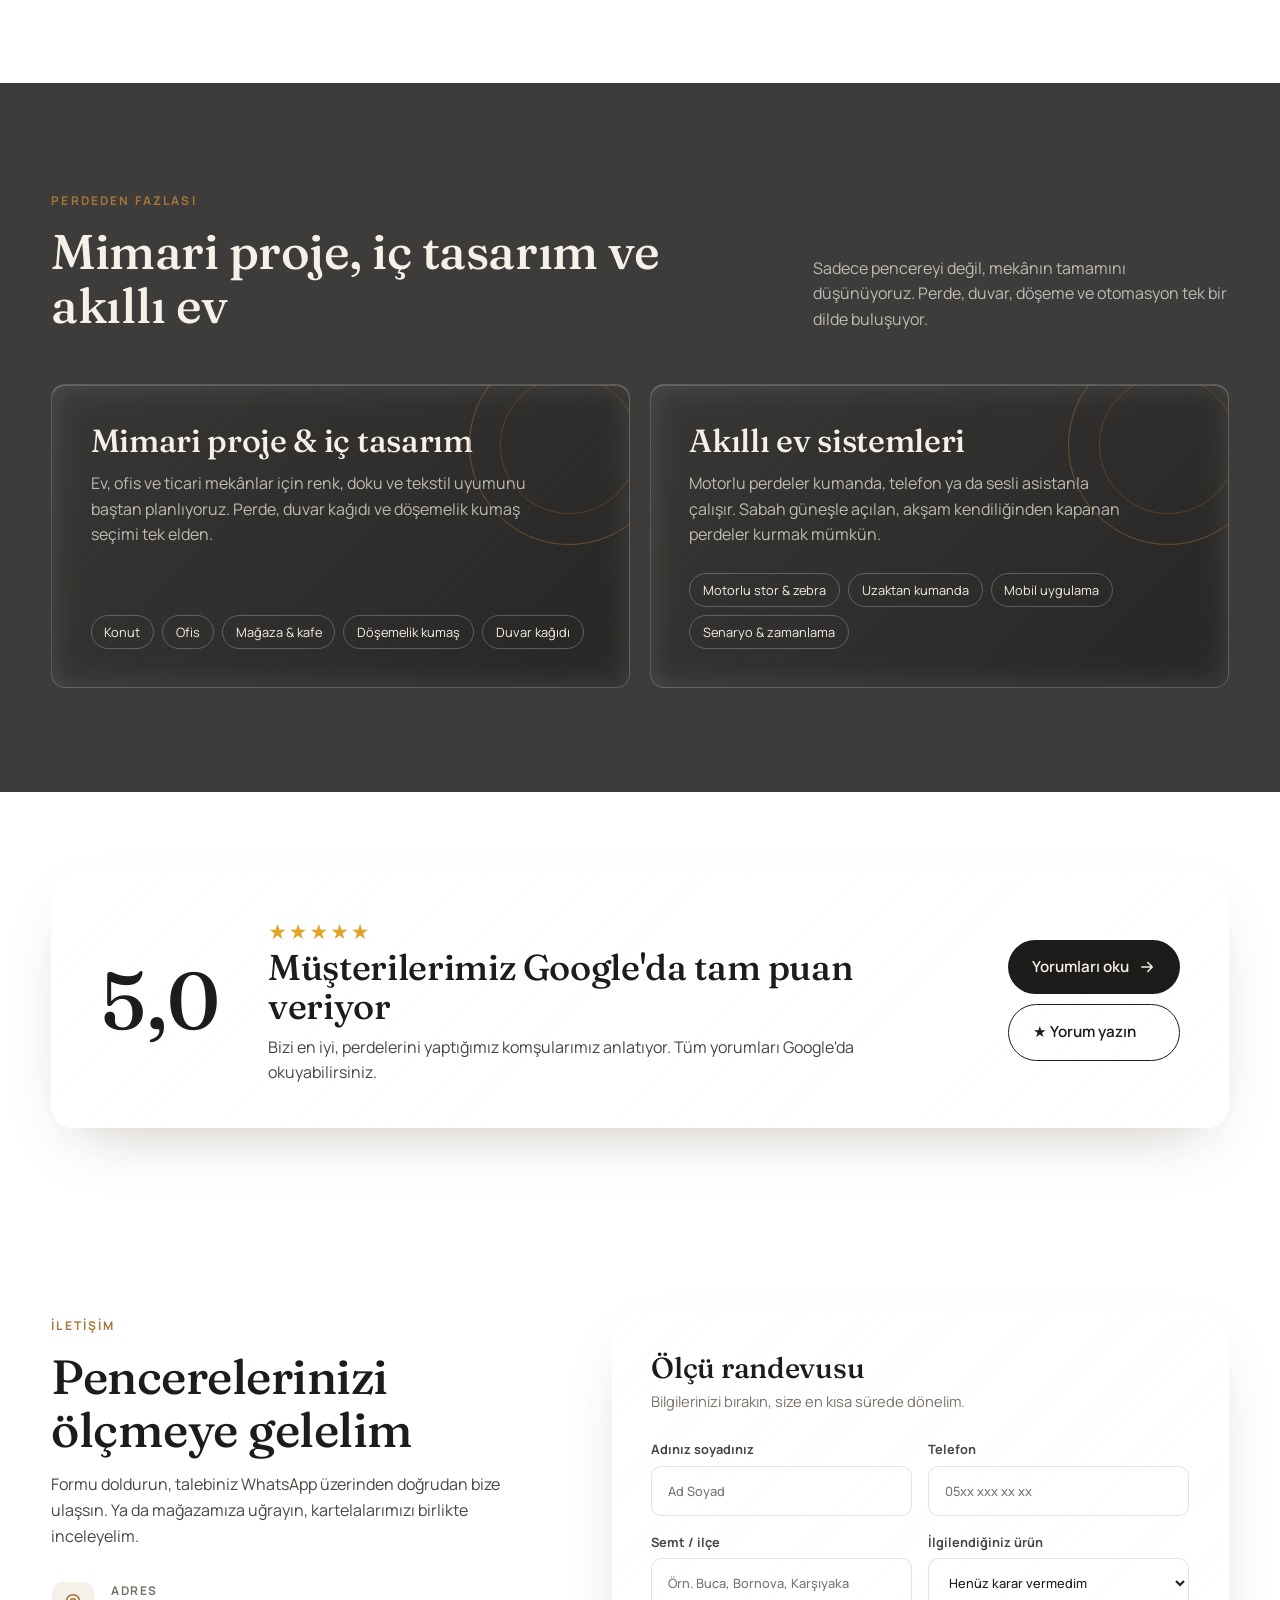
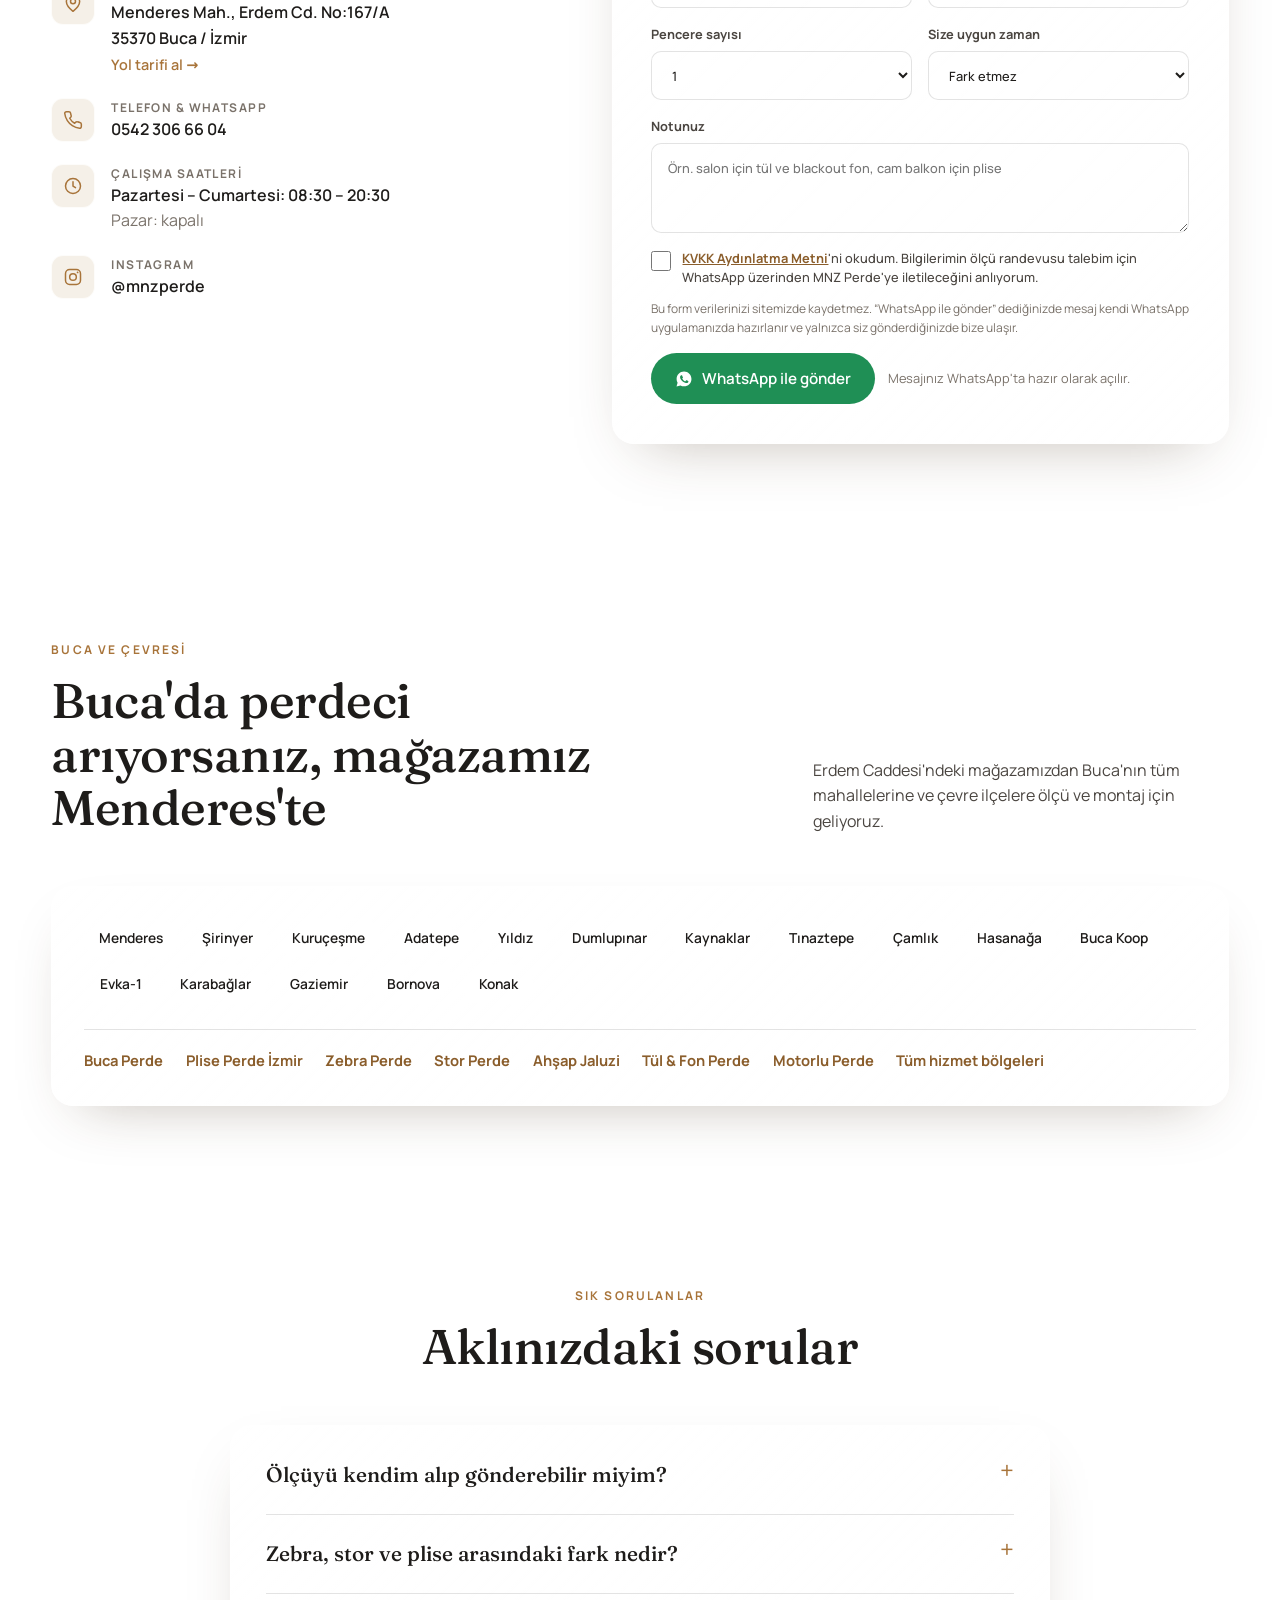
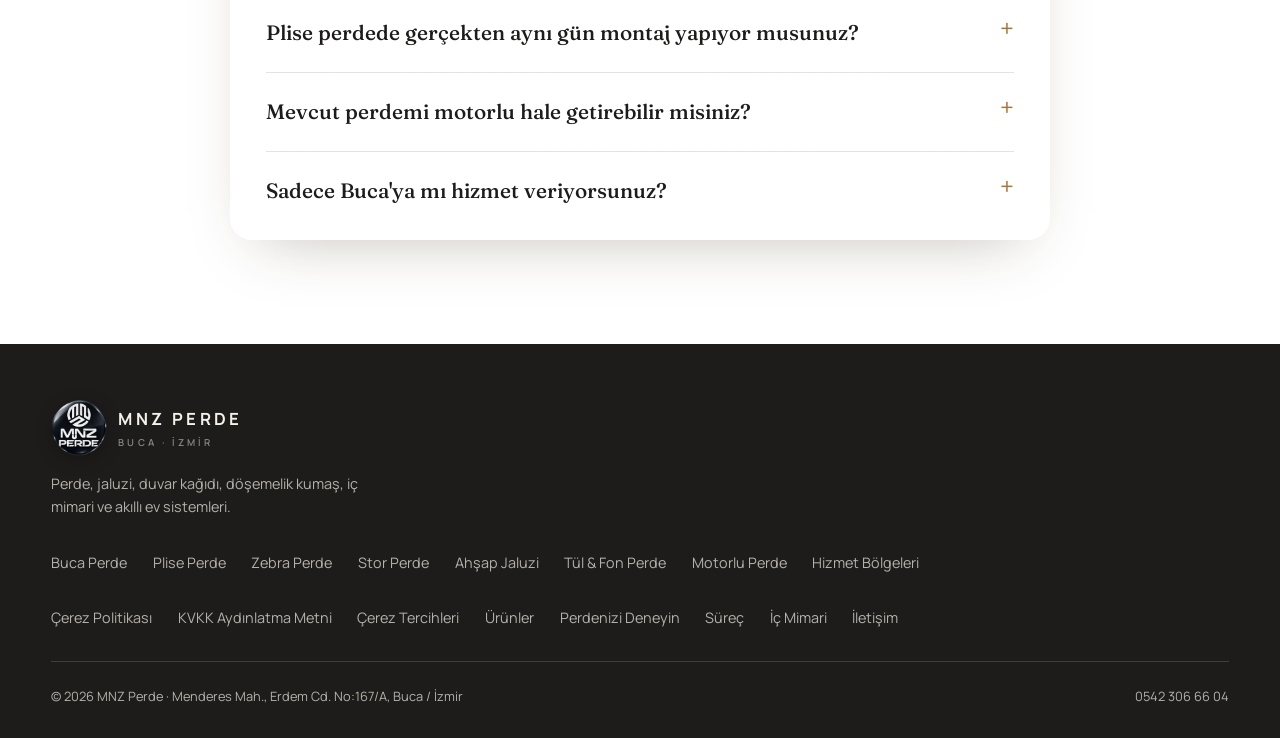
==== commit 74f0dce8: "Lokales SEO: Buca-Landingpage, 6 Leistungsseiten, Hizmet bölgeleri, erweitertes Schema (Geo, Öffnung" ====
--- a/index.html
+++ b/index.html
@@ -3,8 +3,8 @@
 <head>
 <meta charset="UTF-8">
 <meta name="viewport" content="width=device-width, initial-scale=1">
-<title>MNZ Perde | Buca İzmir – Özel Ölçü Perde, Jaluzi ve Akıllı Ev</title>
-<meta name="description" content="MNZ Perde, Buca İzmir: özel ölçü tül ve fon perde, stor, zebra, plise, ahşap jaluzi, motorlu perde, duvar kağıdı ve döşemelik kumaş. Ölçü, tasarım, imalat ve montaj tek elden.">
+<title>Buca Perde | MNZ Perde – Plise, Zebra, Stor Perde ve Jaluzi İzmir</title>
+<meta name="description" content="Buca'da perdeci arıyorsanız: MNZ Perde, Menderes Mah. Erdem Cd. 167/A. Özel ölçü tül ve fon perde, plise (aynı gün montaj), zebra, stor, ahşap jaluzi ve motorlu perde. Ölçü, imalat ve montaj tek elden. ☎ 0542 306 66 04">
 <link rel="icon" href="/favicon.ico" sizes="48x48">
 <link rel="icon" type="image/png" sizes="96x96" href="/favicon-96x96.png">
 <link rel="icon" type="image/png" sizes="192x192" href="/favicon-192x192.png">
@@ -16,16 +16,13 @@
 <meta property="og:type" content="website">
 <meta property="og:locale" content="tr_TR">
 <meta property="og:site_name" content="MNZ Perde">
-<meta property="og:title" content="MNZ Perde | Buca İzmir – Özel Ölçü Perde, Jaluzi ve Akıllı Ev">
+<meta property="og:title" content="Buca Perde | MNZ Perde – Plise, Zebra, Stor Perde ve Jaluzi İzmir">
 <meta property="og:description" content="Buca İzmir'de özel ölçü tül ve fon perde, stor, zebra, plise, ahşap jaluzi ve motorlu perde. Ölçü, tasarım, imalat ve montaj tek elden.">
 <meta property="og:url" content="https://mnzperde.com/">
 <meta property="og:image" content="https://mnzperde.com/assets/hero-poster.jpg">
 <meta name="twitter:card" content="summary_large_image">
 <script type="application/ld+json">
-{"@context":"https://schema.org","@type":"HomeGoodsStore","name":"MNZ Perde","url":"https://mnzperde.com/","image":"https://mnzperde.com/assets/hero-poster.jpg","logo":"https://mnzperde.com/assets/logo-512.png","telephone":"+90 542 306 66 04",
-"address":{"@type":"PostalAddress","streetAddress":"Menderes Mah., Erdem Cd. No:167/A","addressLocality":"Buca","addressRegion":"İzmir","postalCode":"35370","addressCountry":"TR"},
-"areaServed":{"@type":"City","name":"İzmir"},"sameAs":["https://www.instagram.com/mnzperde/"],
-"description":"Özel ölçü perde, stor, zebra, plise, ahşap jaluzi, motorlu perde, duvar kağıdı, döşemelik kumaş, iç mimari ve akıllı ev sistemleri."}
+[{"@context": "https://schema.org", "@type": "HomeGoodsStore", "@id": "https://mnzperde.com/#business", "name": "MNZ Perde", "alternateName": "MNZ Perde Buca", "url": "https://mnzperde.com/", "logo": "https://mnzperde.com/assets/logo-512.png", "image": ["https://mnzperde.com/assets/hero-poster.jpg", "https://mnzperde.com/assets/logo-512.png"], "telephone": "+90 542 306 66 04", "address": {"@type": "PostalAddress", "streetAddress": "Menderes Mah., Erdem Cd. No:167/A", "addressLocality": "Buca", "addressRegion": "İzmir", "postalCode": "35370", "addressCountry": "TR"}, "geo": {"@type": "GeoCoordinates", "latitude": 38.3931358, "longitude": 27.1708602}, "hasMap": "https://www.google.com/maps/place/?q=place_id:ChIJuXHRw0XZuxQRnCc8f793rPI", "openingHoursSpecification": [{"@type": "OpeningHoursSpecification", "dayOfWeek": ["Monday", "Tuesday", "Wednesday", "Thursday", "Friday", "Saturday"], "opens": "08:30", "closes": "20:30"}], "areaServed": [{"@type": "City", "name": "Buca"}, {"@type": "City", "name": "Karabağlar"}, {"@type": "City", "name": "Gaziemir"}, {"@type": "City", "name": "Bornova"}, {"@type": "City", "name": "Konak"}, {"@type": "City", "name": "İzmir"}], "sameAs": ["https://www.instagram.com/mnzperde/"], "description": "Buca'da özel ölçü perde: tül, fon, plise, zebra, stor perde, ahşap jaluzi, motorlu perde, duvar kağıdı, döşemelik kumaş, iç mimari ve akıllı ev sistemleri. Ölçü, imalat ve montaj tek elden.", "hasOfferCatalog": {"@type": "OfferCatalog", "name": "Perde ve jaluzi", "itemListElement": [{"@type": "Offer", "itemOffered": {"@type": "Service", "name": "Plise perde", "url": "https://mnzperde.com/plise-perde/"}}, {"@type": "Offer", "itemOffered": {"@type": "Service", "name": "Zebra perde", "url": "https://mnzperde.com/zebra-perde/"}}, {"@type": "Offer", "itemOffered": {"@type": "Service", "name": "Stor perde", "url": "https://mnzperde.com/stor-perde/"}}, {"@type": "Offer", "itemOffered": {"@type": "Service", "name": "Ahşap jaluzi", "url": "https://mnzperde.com/ahsap-jaluzi/"}}, {"@type": "Offer", "itemOffered": {"@type": "Service", "name": "Tül ve fon perde", "url": "https://mnzperde.com/tul-fon-perde/"}}, {"@type": "Offer", "itemOffered": {"@type": "Service", "name": "Motorlu perde", "url": "https://mnzperde.com/motorlu-perde/"}}]}}, {"@context": "https://schema.org", "@type": "FAQPage", "mainEntity": [{"@type": "Question", "name": "Ölçüyü kendim alıp gönderebilir miyim?", "acceptedAnswer": {"@type": "Answer", "text": "Gönderebilirsiniz, ama özel ölçü sistemlerde (plise, zebra, stor) birkaç milimetrelik hata perdenin çalışmasını etkiler. Bu yüzden ölçüyü yerinde bizim almamızı öneriyoruz; böylece ölçünün sorumluluğu da bizde olur."}}, {"@type": "Question", "name": "Zebra, stor ve plise arasındaki fark nedir?", "acceptedAnswer": {"@type": "Answer", "text": "Stor tek parça kumaştır, aşağı-yukarı sarılır. Zebra, dolu ve tül şeritlerin üst üste kaymasıyla ışığı ayarlar. Plise akordeon gibi katlanır ve hem aşağıdan hem yukarıdan açılabildiği için cam balkonlarda en çok tercih edilen sistemdir."}}, {"@type": "Question", "name": "Plise perdede gerçekten aynı gün montaj yapıyor musunuz?", "acceptedAnswer": {"@type": "Answer", "text": "Evet. Özel ölçü plise perdelerde sabah alınan ölçülerin imalatını ve montajını aynı gün akşam tamamlıyoruz. Yoğunluğa göre tarihi randevuda netleştiriyoruz."}}, {"@type": "Question", "name": "Mevcut perdemi motorlu hale getirebilir misiniz?", "acceptedAnswer": {"@type": "Answer", "text": "Birçok stor ve zebra sistemi motorlu hale getirilebilir, ancak bu pencerenin yapısına ve elektrik bağlantısına bağlıdır. Keşifte yerinde bakıp en doğru çözümü öneriyoruz."}}, {"@type": "Question", "name": "Sadece Buca'ya mı hizmet veriyorsunuz?", "acceptedAnswer": {"@type": "Answer", "text": "Mağazamız Buca'da. Ölçü ve montaj için İzmir'in diğer ilçelerine de geliyoruz; bölgenizi formda belirtmeniz yeterli."}}]}]
 </script>
 <link rel="preload" href="assets/fonts/fraunces-latin-500-normal.woff2" as="font" type="font/woff2" crossorigin>
 <link rel="preload" href="assets/fonts/manrope-latin-400-normal.woff2" as="font" type="font/woff2" crossorigin>
@@ -93,8 +90,8 @@
   background-size:250% 100%;animation:glare 9s ease-in-out infinite}
 @keyframes glare{0%,100%{background-position:100% 0}50%{background-position:0 0}}
 .hero-grid{display:grid;grid-template-columns:1.05fr .95fr;gap:4rem;align-items:center;padding:5.5rem 0 6rem}
-.hero h1{font-size:clamp(2.6rem,5.6vw,4.7rem);margin:1.1rem 0 1.4rem}
-.hero h1 em{font-style:italic;color:var(--brass)}
+.hero .h1-tag{font-family:var(--serif);font-weight:500;line-height:1.1;letter-spacing:-.01em;font-size:clamp(2.6rem,5.6vw,4.7rem);margin:1.1rem 0 1.4rem}
+.hero .h1-tag em{font-style:italic;color:var(--brass)}
 .hero p.lead{font-size:1.12rem;color:var(--ink-2);max-width:34rem}
 .hero-cta{display:flex;flex-wrap:wrap;gap:.8rem;margin-top:2.2rem}
 .trust{display:flex;flex-wrap:wrap;gap:2.2rem;margin-top:3rem;padding-top:2rem;border-top:1px solid var(--line)}
@@ -164,6 +161,15 @@
 .intro.show .intro-bar span{width:100%;transition:width 4s linear}
 @media(prefers-reduced-motion:reduce){.intro,.intro img{transition:none}.intro.show .intro-bar span{transition:none}}
 
+
+/* LOCAL AREA */
+.area{border-radius:22px;padding:2rem}
+.area-list{list-style:none;display:flex;flex-wrap:wrap;gap:.5rem;margin-bottom:1.6rem}
+.area-list li{padding:.45rem .9rem;border-radius:999px;background:rgba(255,255,255,.65);border:1px solid rgba(255,255,255,.9);font-size:.86rem;font-weight:600}
+.area-links{display:flex;flex-wrap:wrap;gap:.4rem 1.4rem;border-top:1px solid var(--line);padding-top:1.2rem}
+.area-links a{font-weight:700;color:var(--brass-d);font-size:.92rem}
+.area-links a:hover{text-decoration:underline}
+
 /* MARQUEE */
 .strip{background:var(--ink);color:var(--linen);overflow:hidden;padding:1.1rem 0;white-space:nowrap}
 .strip-track{display:inline-flex;gap:3rem;animation:mq 30s linear infinite;font-family:var(--serif);font-size:1.25rem;font-style:italic}
@@ -183,6 +189,7 @@
 .card .body{padding:1.25rem 1.3rem 1.5rem}
 .card h3{font-size:1.3rem;margin-bottom:.4rem}
 .card p{font-size:.9rem;color:var(--muted)}
+.card .more{display:inline-block;margin-top:.7rem;font-size:.82rem;font-weight:700;color:var(--brass-d)}
 .tag{position:absolute;top:12px;left:12px;background:rgba(255,255,255,.92);font-size:.7rem;font-weight:700;letter-spacing:.08em;text-transform:uppercase;padding:.3rem .6rem;border-radius:999px}
 .p-tul{background:repeating-linear-gradient(90deg,rgba(255,255,255,.95) 0 10px,rgba(236,228,215,.9) 10px 16px,rgba(255,255,255,.7) 16px 22px),linear-gradient(#DCE7EC,#F2E7D6)}
 .p-fon{background:repeating-linear-gradient(90deg,#6E5A45 0 14px,#8A735A 14px 26px,#5E4C3A 26px 32px,#7C6650 32px 44px)}
@@ -382,8 +389,8 @@
   <div class="hero-shade" aria-hidden="true"></div>
   <div class="wrap hero-grid">
     <div>
-      <span class="eyebrow">Perde · Jaluzi · Akıllı Ev · İç Mimari</span>
-      <h1>Sabah ölçü,<br><em>akşam montaj.</em></h1>
+      <h1 class="eyebrow" style="font-family:var(--sans);font-size:.78rem;line-height:1.5;margin:0">Buca Perde &amp; Jaluzi · MNZ Perde İzmir</h1>
+      <p class="h1-tag" role="doc-subtitle">Sabah ölçü,<br><em>akşam montaj.</em></p>
       <p class="lead">Buca'daki atölyemizde pencerenize özel perdeleri ölçüyor, tasarlıyor, imal ediyor ve monte ediyoruz. Tül ve fon perdeden plise, zebra ve ahşap jaluziye, motorlu sistemlere kadar her şey tek elden.</p>
       <div class="hero-cta">
         <a class="btn btn-dark" href="#iletisim">Ölçü randevusu al <svg><use href="#i-arrow"/></svg></a>
@@ -406,7 +413,7 @@
         </ul>
         <a class="btn btn-dark" href="tel:+905423066604" style="width:100%;justify-content:center"><svg><use href="#i-phone"/></svg> 0542 306 66 04</a>
       </div>
-      <div class="badge glass b2"><span class="dot"></span><b>Buca mağaza</b><br><span style="color:var(--muted)">Kapanış 20:30</span></div>
+      <div class="badge glass b2"><span class="dot"></span><b>Buca mağaza</b><br><span style="color:var(--muted)">Pzt–Cmt 08:30–20:30</span></div>
     </div>
   </div>
 </section>
@@ -453,13 +460,13 @@
       <p>Kumaşı ve sistemi birlikte seçiyoruz; ışığı, mahremiyeti ve bakımını odanın kullanımına göre ayarlıyoruz.</p>
     </div>
     <div class="products">
-      <article class="card glass sheen reveal"><div class="swatch p-tul"><span class="tag">Klasik</span></div><div class="body"><h3>Tül Perde</h3><p>Gün ışığını yumuşatır, mekâna ferahlık katar. Sık ya da seyrek pile seçenekleriyle.</p></div></article>
-      <article class="card glass sheen reveal"><div class="swatch p-fon"><span class="tag">Klasik</span></div><div class="body"><h3>Fon Perde</h3><p>Keten, kadife ve blackout kumaşlarla salona karakter, yatak odasına karanlık.</p></div></article>
-      <article class="card glass sheen reveal"><div class="swatch p-stor"><span class="tag">Modern</span></div><div class="body"><h3>Stor Perde</h3><p>Sade, kolay kullanımlı ve temizliği pratik. Mutfak, ofis ve çocuk odası için ideal.</p></div></article>
-      <article class="card glass sheen reveal"><div class="swatch p-zebra"><span class="tag">Modern</span></div><div class="body"><h3>Zebra Perde</h3><p>Dolu ve tül şeritleri kaydırarak ışığı tek hareketle ayarlayın.</p></div></article>
-      <article class="card glass sheen reveal"><div class="swatch p-plise"><span class="tag">Cam balkon</span></div><div class="body"><h3>Plise Perde</h3><p>Cam balkon ve özel ölçü pencereler için. Aşağıdan ve yukarıdan açılabilir sistemler.</p></div></article>
-      <article class="card glass sheen reveal"><div class="swatch p-jaluzi"><span class="tag">Doğal</span></div><div class="body"><h3>Ahşap Jaluzi</h3><p>Doğal ahşap dokusu, sıcak bir atmosfer ve hassas ışık kontrolü.</p></div></article>
-      <article class="card glass sheen reveal"><div class="swatch p-motor"><span class="motor-ico"><svg width="22" height="22" viewBox="0 0 24 24" fill="none" stroke="#A8743A" stroke-width="2" stroke-linecap="round"><path d="M5 12.5a10 10 0 0 1 14 0M8.5 16a5 5 0 0 1 7 0"/><circle cx="12" cy="19.5" r="1" fill="#A8743A"/></svg></span><span class="tag">Akıllı ev</span></div><div class="body"><h3>Motorlu Perde</h3><p>Kumanda, telefon ya da sesli komutla. Akıllı ev sistemlerine entegre.</p></div></article>
+      <a class="card glass sheen reveal" href="/tul-fon-perde/" aria-label="Tül Perde – detaylı bilgi"><div class="swatch p-tul"><span class="tag">Klasik</span></div><div class="body"><h3>Tül Perde</h3><p>Gün ışığını yumuşatır, mekâna ferahlık katar. Sık ya da seyrek pile seçenekleriyle.</p><span class="more">Detaylar →</span></div></a>
+      <a class="card glass sheen reveal" href="/tul-fon-perde/" aria-label="Fon Perde – detaylı bilgi"><div class="swatch p-fon"><span class="tag">Klasik</span></div><div class="body"><h3>Fon Perde</h3><p>Keten, kadife ve blackout kumaşlarla salona karakter, yatak odasına karanlık.</p><span class="more">Detaylar →</span></div></a>
+      <a class="card glass sheen reveal" href="/stor-perde/" aria-label="Stor Perde – detaylı bilgi"><div class="swatch p-stor"><span class="tag">Modern</span></div><div class="body"><h3>Stor Perde</h3><p>Sade, kolay kullanımlı ve temizliği pratik. Mutfak, ofis ve çocuk odası için ideal.</p><span class="more">Detaylar →</span></div></a>
+      <a class="card glass sheen reveal" href="/zebra-perde/" aria-label="Zebra Perde – detaylı bilgi"><div class="swatch p-zebra"><span class="tag">Modern</span></div><div class="body"><h3>Zebra Perde</h3><p>Dolu ve tül şeritleri kaydırarak ışığı tek hareketle ayarlayın.</p><span class="more">Detaylar →</span></div></a>
+      <a class="card glass sheen reveal" href="/plise-perde/" aria-label="Plise Perde – detaylı bilgi"><div class="swatch p-plise"><span class="tag">Cam balkon</span></div><div class="body"><h3>Plise Perde</h3><p>Cam balkon ve özel ölçü pencereler için. Aşağıdan ve yukarıdan açılabilir sistemler.</p><span class="more">Detaylar →</span></div></a>
+      <a class="card glass sheen reveal" href="/ahsap-jaluzi/" aria-label="Ahşap Jaluzi – detaylı bilgi"><div class="swatch p-jaluzi"><span class="tag">Doğal</span></div><div class="body"><h3>Ahşap Jaluzi</h3><p>Doğal ahşap dokusu, sıcak bir atmosfer ve hassas ışık kontrolü.</p><span class="more">Detaylar →</span></div></a>
+      <a class="card glass sheen reveal" href="/motorlu-perde/" aria-label="Motorlu Perde – detaylı bilgi"><div class="swatch p-motor"><span class="motor-ico"><svg width="22" height="22" viewBox="0 0 24 24" fill="none" stroke="#A8743A" stroke-width="2" stroke-linecap="round"><path d="M5 12.5a10 10 0 0 1 14 0M8.5 16a5 5 0 0 1 7 0"/><circle cx="12" cy="19.5" r="1" fill="#A8743A"/></svg></span><span class="tag">Akıllı ev</span></div><div class="body"><h3>Motorlu Perde</h3><p>Kumanda, telefon ya da sesli komutla. Akıllı ev sistemlerine entegre.</p><span class="more">Detaylar →</span></div></a>
       <article class="card glass sheen reveal"><div class="swatch p-duvar"><span class="tag">Dekorasyon</span></div><div class="body"><h3>Duvar Kağıdı</h3><p>Perdeyle uyumlu desen ve renklerle odayı baştan sona tamamlayın.</p></div></article>
     </div>
   </div>
@@ -545,7 +552,7 @@
     <div class="rev glass sheen reveal">
       <div class="score">5,0</div>
       <div><span class="stars" style="font-size:1.3rem">★★★★★</span><h2>Müşterilerimiz Google'da tam puan veriyor</h2><p>Bizi en iyi, perdelerini yaptığımız komşularımız anlatıyor. Tüm yorumları Google'da okuyabilirsiniz.</p></div>
-      <a class="btn btn-dark" href="https://www.google.com/maps/search/?api=1&query=MNZ+Perde+Erdem+Cd+167+Buca+%C4%B0zmir" target="_blank" rel="noopener">Yorumları oku <svg><use href="#i-arrow"/></svg></a>
+      <div style="display:flex;flex-direction:column;gap:.6rem"><a class="btn btn-dark" href="https://www.google.com/maps/place/?q=place_id:ChIJuXHRw0XZuxQRnCc8f793rPI" target="_blank" rel="noopener">Yorumları oku <svg><use href="#i-arrow"/></svg></a><a class="btn btn-line" href="https://search.google.com/local/writereview?placeid=ChIJuXHRw0XZuxQRnCc8f793rPI" target="_blank" rel="noopener">★ Yorum yazın</a></div>
     </div>
   </div>
 </section>
@@ -560,7 +567,7 @@
       <ul class="info-list">
         <li><span class="ic"><svg><use href="#i-pin"/></svg></span><div><small>Adres</small><b>Menderes Mah., Erdem Cd. No:167/A<br>35370 Buca / İzmir</b><br><a href="https://www.google.com/maps/dir/?api=1&destination=MNZ+Perde+Erdem+Cd+167+Buca+%C4%B0zmir" target="_blank" rel="noopener" style="color:var(--brass);font-weight:600;font-size:.9rem">Yol tarifi al →</a></div></li>
         <li><span class="ic"><svg><use href="#i-phone"/></svg></span><div><small>Telefon &amp; WhatsApp</small><a href="tel:+905423066604"><b>0542 306 66 04</b></a></div></li>
-        <li><span class="ic"><svg><use href="#i-clock"/></svg></span><div><small>Çalışma saatleri</small><b>Kapanış: 20:30</b></div></li>
+        <li><span class="ic"><svg><use href="#i-clock"/></svg></span><div><small>Çalışma saatleri</small><b>Pazartesi – Cumartesi: 08:30 – 20:30</b><br><span style="color:var(--muted)">Pazar: kapalı</span></div></li>
         <li><span class="ic"><svg><use href="#i-ig"/></svg></span><div><small>Instagram</small><a href="https://www.instagram.com/mnzperde/" target="_blank" rel="noopener"><b>@mnzperde</b></a></div></li>
       </ul>
     </div>
@@ -595,6 +602,24 @@
       </div>
       <a id="wa-out" href="#" target="_blank" rel="noopener" style="display:none;margin-top:1rem;font-weight:700;color:#1F8F55">WhatsApp açılmadıysa buraya dokunun →</a>
     </form>
+  </div>
+</section>
+
+<!-- LOCAL -->
+<section id="buca" style="padding:5.5rem 0">
+  <div class="wrap">
+    <div class="sec-head reveal">
+      <div><span class="eyebrow">Buca ve çevresi</span><h2>Buca'da perdeci arıyorsanız, mağazamız Menderes'te</h2></div>
+      <p>Erdem Caddesi'ndeki mağazamızdan Buca'nın tüm mahallelerine ve çevre ilçelere ölçü ve montaj için geliyoruz.</p>
+    </div>
+    <div class="area glass reveal">
+      <ul class="area-list">
+        <li>Menderes</li><li>Şirinyer</li><li>Kuruçeşme</li><li>Adatepe</li><li>Yıldız</li><li>Dumlupınar</li><li>Kaynaklar</li><li>Tınaztepe</li><li>Çamlık</li><li>Hasanağa</li><li>Buca Koop</li><li>Evka-1</li><li>Karabağlar</li><li>Gaziemir</li><li>Bornova</li><li>Konak</li>
+      </ul>
+      <div class="area-links">
+        <a href="/buca-perde/">Buca Perde</a><a href="/plise-perde/">Plise Perde İzmir</a><a href="/zebra-perde/">Zebra Perde</a><a href="/stor-perde/">Stor Perde</a><a href="/ahsap-jaluzi/">Ahşap Jaluzi</a><a href="/tul-fon-perde/">Tül &amp; Fon Perde</a><a href="/motorlu-perde/">Motorlu Perde</a><a href="/hizmet-bolgeleri/">Tüm hizmet bölgeleri</a>
+      </div>
+    </div>
   </div>
 </section>
 
@@ -620,6 +645,7 @@
         <a href="#top" class="logo"><img class="logo-img" src="assets/logo.webp" width="48" height="48" alt="MNZ Perde logosu"><span>MNZ PERDE<small style="color:rgba(245,240,232,.5)">BUCA · İZMİR</small></span></a>
         <p style="margin-top:1rem;max-width:22rem">Perde, jaluzi, duvar kağıdı, döşemelik kumaş, iç mimari ve akıllı ev sistemleri.</p>
       </div>
+      <nav aria-label="Hizmetler"><a href="/buca-perde/">Buca Perde</a><a href="/plise-perde/">Plise Perde</a><a href="/zebra-perde/">Zebra Perde</a><a href="/stor-perde/">Stor Perde</a><a href="/ahsap-jaluzi/">Ahşap Jaluzi</a><a href="/tul-fon-perde/">Tül &amp; Fon Perde</a><a href="/motorlu-perde/">Motorlu Perde</a><a href="/hizmet-bolgeleri/">Hizmet Bölgeleri</a></nav>
       <nav><a href="cerez-politikasi.html">Çerez Politikası</a><a href="kvkk-aydinlatma-metni.html">KVKK Aydınlatma Metni</a><a href="#" data-cc-open role="button">Çerez Tercihleri</a><a href="#urunler">Ürünler</a><a href="#dene">Perdenizi Deneyin</a><a href="#surec">Süreç</a><a href="#ic-mimari">İç Mimari</a><a href="#iletisim">İletişim</a></nav>
     </div>
     <div class="copy"><span>© <span id="yr"></span> MNZ Perde · Menderes Mah., Erdem Cd. No:167/A, Buca / İzmir</span><span>0542 306 66 04</span></div>
@@ -633,6 +659,7 @@
 
 /* karşılama görseli: 4 saniye */
 (function(){const el=document.getElementById('intro');if(!el)return;
+  if(/(google|bing|yandex|duckduckgo|yahoo)\./i.test(document.referrer)){el.remove();return}
   let done=false;const prev=document.activeElement;
   function close(){if(done)return;done=true;el.classList.remove('show');setTimeout(()=>{el.remove();if(prev&&prev.focus)prev.focus()},500);document.removeEventListener('keydown',key)}
   function key(e){if(e.key==='Escape')close()}
